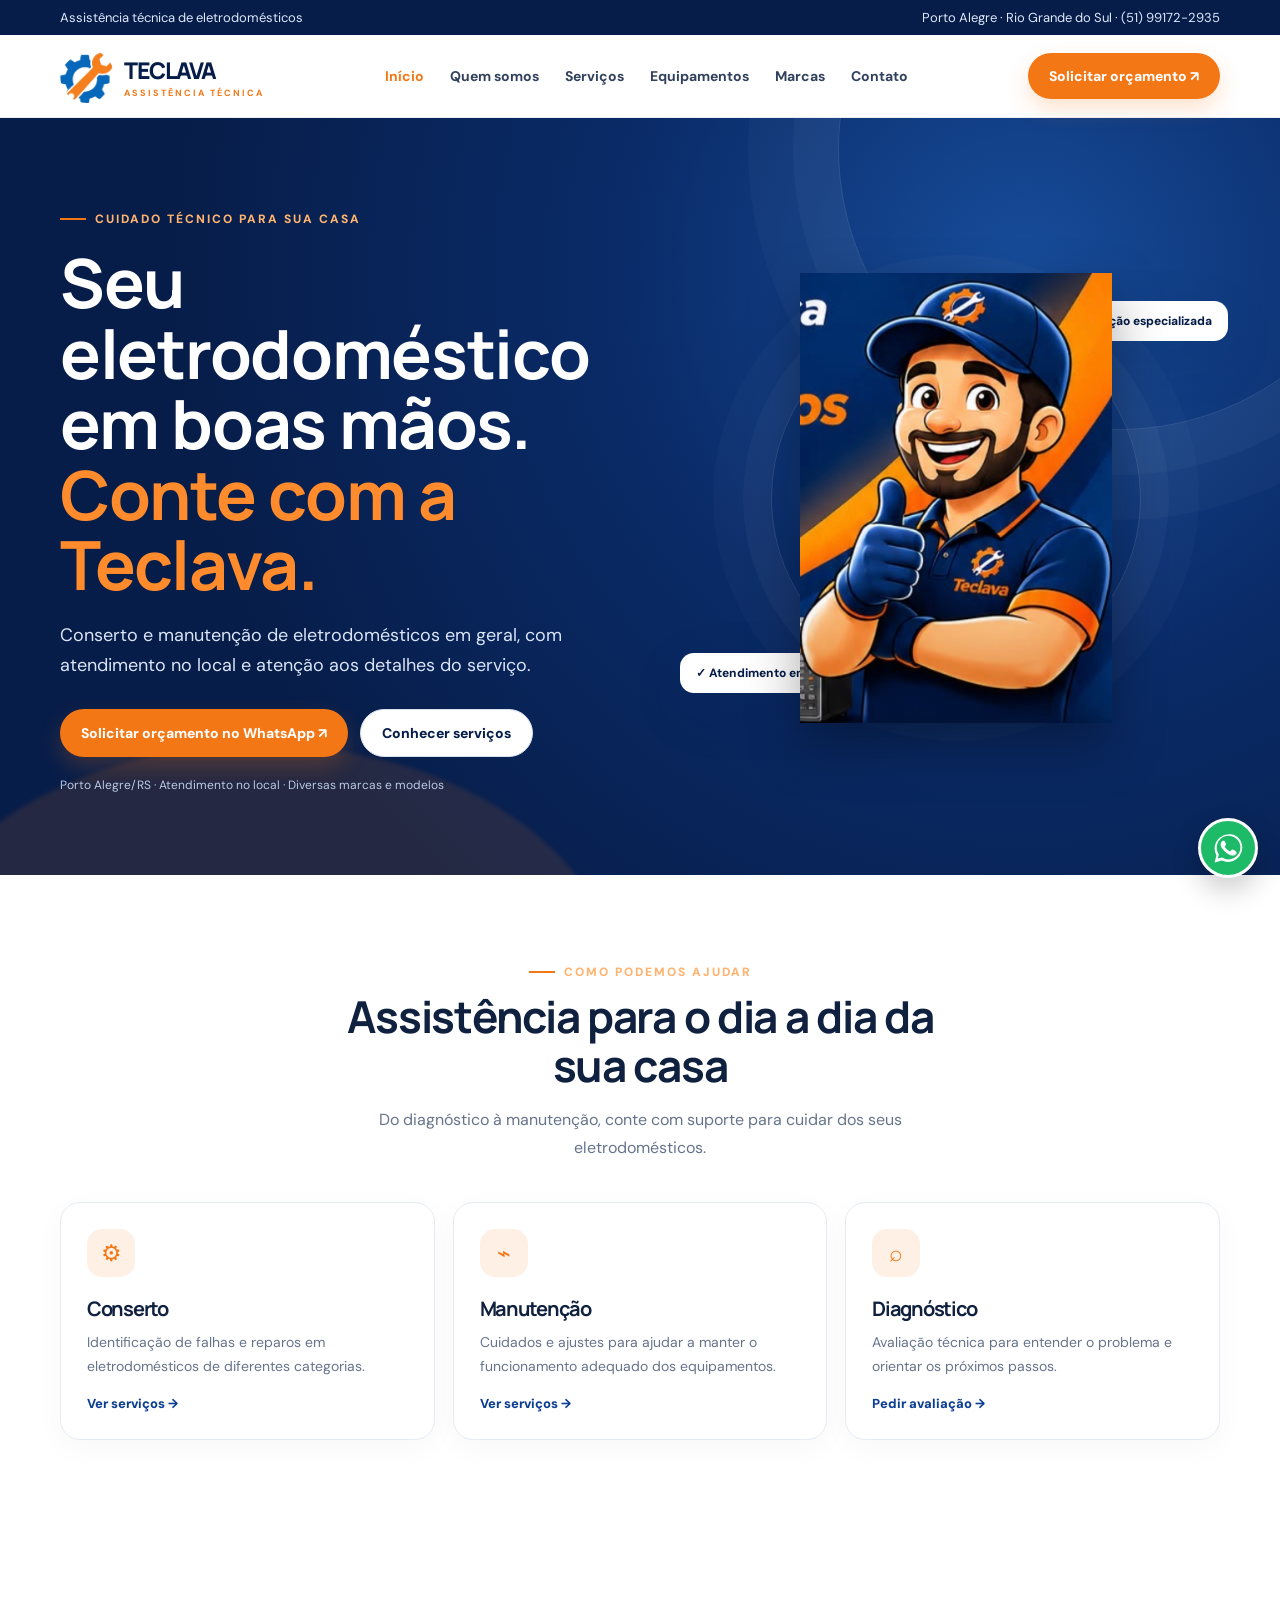
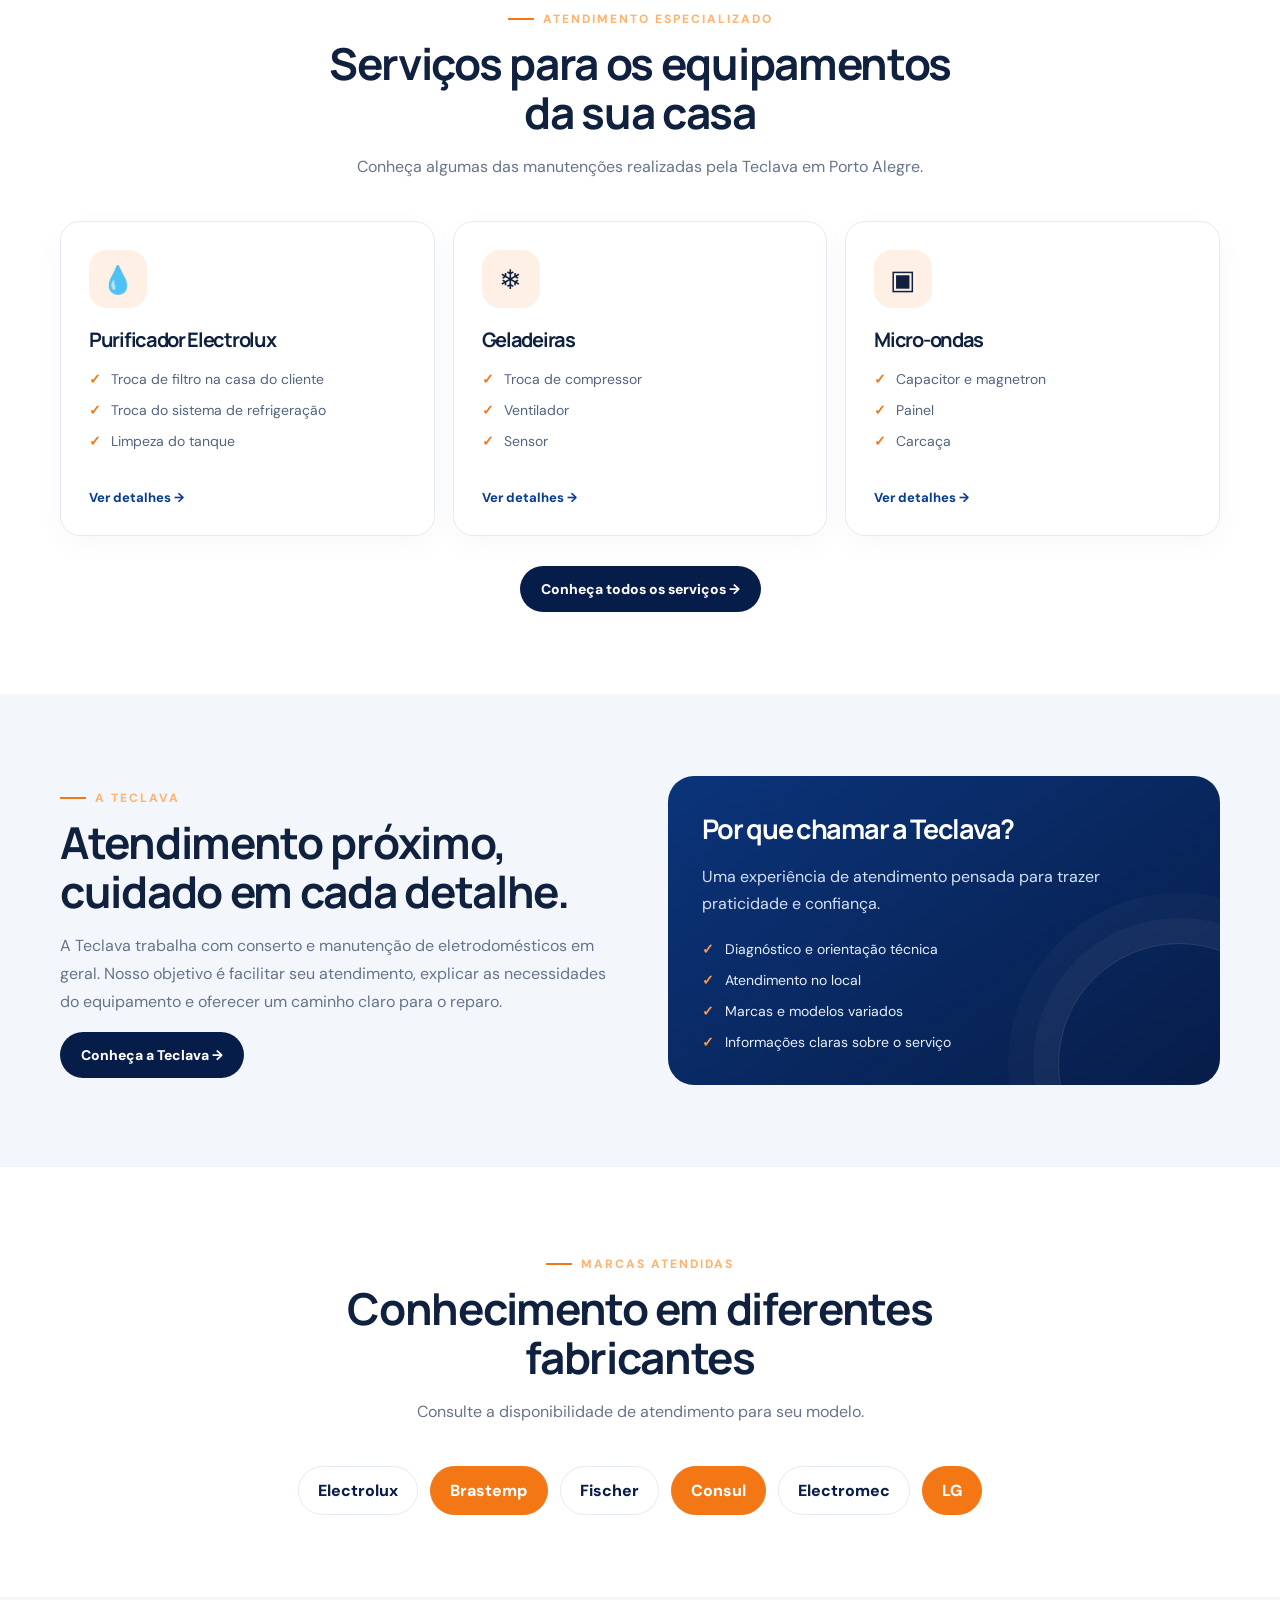
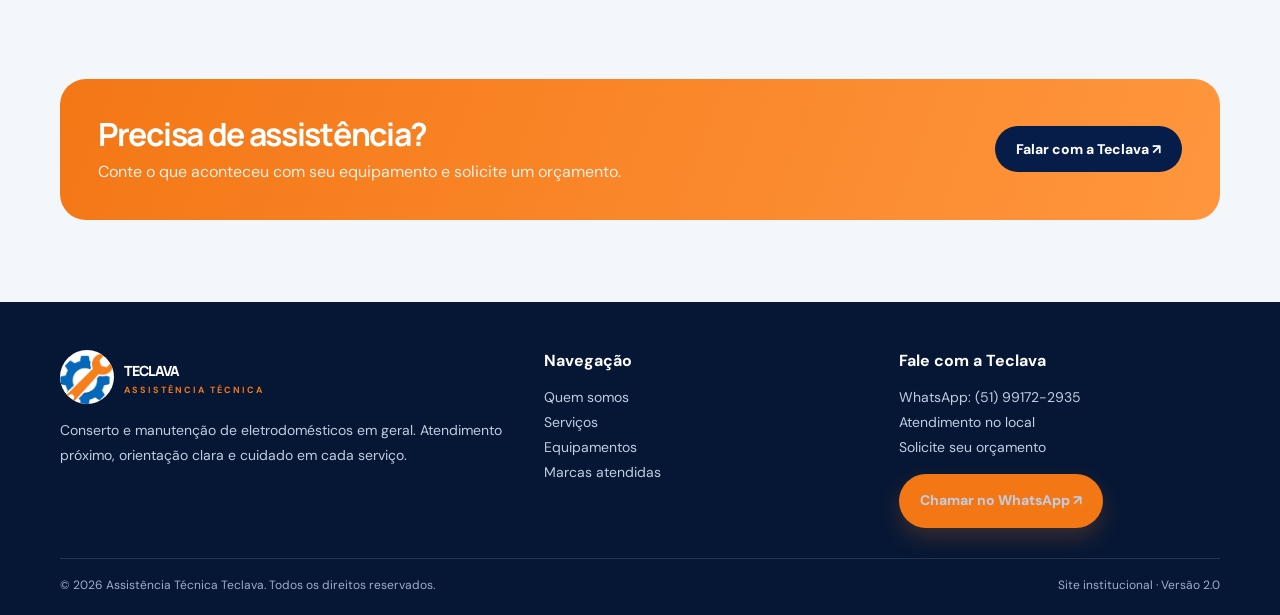
==== index.html @ 66a86588 "Atualização Teclava 2.0 - Identidade visual e melhorias" ====
<!doctype html><html lang="pt-BR"><head><meta charset="utf-8"><meta name="viewport" content="width=device-width, initial-scale=1"><meta name="description" content="Assistência Técnica Teclava: conserto e manutenção de eletrodomésticos. Solicite orçamento pelo WhatsApp."><title>Início | Assistência Técnica Teclava</title><link rel="stylesheet" href="assets/style.css"></head><body><div class="topbar"><div class="container"><span>Assistência técnica de eletrodomésticos</span><span>Porto Alegre · Rio Grande do Sul · (51) 99172-2935</span></div></div>
<header><div class="container nav"><a class="brand" href="index.html"><span class="brandmark"><img src="assets/teclava-simbolo.png" alt=""></span><span>TECLAVA<small>ASSISTÊNCIA TÉCNICA</small></span></a><nav class="links"><a class="active" href="index.html">Início</a><a class="" href="sobre.html">Quem somos</a><a class="" href="servicos.html">Serviços</a><a class="" href="equipamentos.html">Equipamentos</a><a class="" href="marcas.html">Marcas</a><a class="" href="contato.html">Contato</a></nav><a class="btn btn-orange" href="contato.html">Solicitar orçamento ↗</a><button class="menu-toggle" aria-label="Abrir menu">☰</button></div></header>
<main><section class="hero"><div class="container hero-grid"><div><span class="eyebrow">Cuidado técnico para sua casa</span><h1>Seu eletrodoméstico em boas mãos. <span>Conte com a Teclava.</span></h1><p>Conserto e manutenção de eletrodomésticos em geral, com atendimento no local e atenção aos detalhes do serviço.</p><div class="hero-actions"><a class="btn btn-orange" href="https://wa.me/5551991722935?text=Ol%C3%A1%21%20Quero%20solicitar%20um%20or%C3%A7amento." target="_blank">Solicitar orçamento no WhatsApp ↗</a><a class="btn btn-outline" href="servicos.html">Conhecer serviços</a></div><div class="hero-note">Porto Alegre/RS · Atendimento no local · Diversas marcas e modelos</div></div><div class="hero-art hero-mascot"><div class="mascot-glow"></div><img class="mascot-image" src="assets/mascote-teclava.png" alt="Mascote da Assistência Técnica Teclava sorrindo e fazendo sinal de positivo"><div class="floating-tag tag-one">⚙ Manutenção especializada</div><div class="floating-tag tag-two">✓ Atendimento em Porto Alegre/RS</div></div></div></section>
<section class="section"><div class="container"><div class="section-head center"><span class="eyebrow">Como podemos ajudar</span><h2>Assistência para o dia a dia da sua casa</h2><p>Do diagnóstico à manutenção, conte com suporte para cuidar dos seus eletrodomésticos.</p></div><div class="cards"><article class="card"><div class="card-icon">⚙</div><h3>Conserto</h3><p>Identificação de falhas e reparos em eletrodomésticos de diferentes categorias.</p><a class="card-link" href="servicos.html">Ver serviços →</a></article><article class="card"><div class="card-icon">⌁</div><h3>Manutenção</h3><p>Cuidados e ajustes para ajudar a manter o funcionamento adequado dos equipamentos.</p><a class="card-link" href="servicos.html">Ver serviços →</a></article><article class="card"><div class="card-icon">⌕</div><h3>Diagnóstico</h3><p>Avaliação técnica para entender o problema e orientar os próximos passos.</p><a class="card-link" href="contato.html">Pedir avaliação →</a></article></div></div></section>
<section class="section service-preview"><div class="container"><div class="section-head center"><span class="eyebrow">Atendimento especializado</span><h2>Serviços para os equipamentos da sua casa</h2><p>Conheça algumas das manutenções realizadas pela Teclava em Porto Alegre.</p></div><div class="cards service-cards"><article class="card service-card"><div class="service-symbol">💧</div><h3>Purificador Electrolux</h3><ul class="service-list"><li>Troca de filtro na casa do cliente</li><li>Troca do sistema de refrigeração</li><li>Limpeza do tanque</li></ul><a class="card-link" href="servicos.html#purificadores">Ver detalhes →</a></article><article class="card service-card"><div class="service-symbol">❄</div><h3>Geladeiras</h3><ul class="service-list"><li>Troca de compressor</li><li>Ventilador</li><li>Sensor</li></ul><a class="card-link" href="servicos.html#geladeiras">Ver detalhes →</a></article><article class="card service-card"><div class="service-symbol">▣</div><h3>Micro-ondas</h3><ul class="service-list"><li>Capacitor e magnetron</li><li>Painel</li><li>Carcaça</li></ul><a class="card-link" href="servicos.html#microondas">Ver detalhes →</a></article></div><div class="center-action"><a class="btn btn-blue" href="servicos.html">Conheça todos os serviços →</a></div></div></section>
<section class="section section-soft"><div class="container split"><div><span class="eyebrow">A Teclava</span><h2>Atendimento próximo, cuidado em cada detalhe.</h2><p class="lead">A Teclava trabalha com conserto e manutenção de eletrodomésticos em geral. Nosso objetivo é facilitar seu atendimento, explicar as necessidades do equipamento e oferecer um caminho claro para o reparo.</p><a class="btn btn-blue" href="sobre.html">Conheça a Teclava →</a></div><div class="feature-panel"><h3>Por que chamar a Teclava?</h3><p>Uma experiência de atendimento pensada para trazer praticidade e confiança.</p><ul class="check-list"><li><b>✓</b> Diagnóstico e orientação técnica</li><li><b>✓</b> Atendimento no local</li><li><b>✓</b> Marcas e modelos variados</li><li><b>✓</b> Informações claras sobre o serviço</li></ul></div></div></section>
<section class="section"><div class="container"><div class="section-head center"><span class="eyebrow">Marcas atendidas</span><h2>Conhecimento em diferentes fabricantes</h2><p>Consulte a disponibilidade de atendimento para seu modelo.</p></div><div class="brands"><span class="brand-pill">Electrolux</span><span class="brand-pill">Brastemp</span><span class="brand-pill">Fischer</span><span class="brand-pill">Consul</span><span class="brand-pill">Electromec</span><span class="brand-pill">LG</span></div></div></section>
<section class="section section-soft"><div class="container"><div class="cta"><div><h2>Precisa de assistência?</h2><p>Conte o que aconteceu com seu equipamento e solicite um orçamento.</p></div><a class="btn" href="https://wa.me/5551991722935?text=Ol%C3%A1%21%20Gostaria%20de%20solicitar%20um%20or%C3%A7amento." target="_blank">Falar com a Teclava ↗</a></div></div></section></main><footer><div class="container"><div class="footer-grid"><div><a class="brand" href="index.html" style="color:#fff"><span class="brandmark"><img src="assets/teclava-simbolo.png" alt=""></span><span>TECLAVA<small>ASSISTÊNCIA TÉCNICA</small></span></a><p>Conserto e manutenção de eletrodomésticos em geral. Atendimento próximo, orientação clara e cuidado em cada serviço.</p></div><div><h4>Navegação</h4><p><a href="sobre.html">Quem somos</a><br><a href="servicos.html">Serviços</a><br><a href="equipamentos.html">Equipamentos</a><br><a href="marcas.html">Marcas atendidas</a></p></div><div><h4>Fale com a Teclava</h4><p>WhatsApp: (51) 99172-2935<br>Atendimento no local<br>Solicite seu orçamento</p><a class="btn btn-orange" href="https://wa.me/5551991722935?text=Ol%C3%A1%21%20Gostaria%20de%20solicitar%20um%20or%C3%A7amento." target="_blank">Chamar no WhatsApp ↗</a></div></div><div class="footer-bottom"><span>© 2026 Assistência Técnica Teclava. Todos os direitos reservados.</span><span>Site institucional · Versão 2.0</span></div></div></footer><a class="whatsapp" aria-label="WhatsApp" href="https://wa.me/5551991722935?text=Ol%C3%A1%21%20Gostaria%20de%20solicitar%20um%20or%C3%A7amento." target="_blank"><svg viewBox="0 0 24 24" aria-hidden="true"><path fill="currentColor" d="M20.5 3.5A11.8 11.8 0 0 0 2 17.7L.5 23.5l6-1.6A11.8 11.8 0 0 0 20.5 3.5ZM12 21a9.8 9.8 0 0 1-5-1.4l-.4-.2-3.5.9.9-3.4-.2-.4A9.8 9.8 0 1 1 12 21Zm5.4-7.3c-.3-.2-1.7-.9-2-.9s-.5-.2-.7.2-.8.9-1 1.1-.4.2-.7.1a8 8 0 0 1-2.4-1.5 9 9 0 0 1-1.6-2c-.2-.3 0-.5.1-.6l.5-.6c.2-.2.2-.4.3-.6.1-.2 0-.4 0-.6s-.7-1.7-1-2.3c-.2-.5-.5-.5-.7-.5h-.6c-.2 0-.6.1-.9.4s-1.2 1.2-1.2 2.8 1.2 3.2 1.4 3.4c.2.2 2.4 3.7 5.8 5 .8.3 1.4.5 1.9.6.8.2 1.5.2 2 .1.6-.1 1.7-.7 1.9-1.4.2-.7.2-1.3.2-1.4s-.2-.2-.5-.4Z"/></svg></a><script src="assets/site.js"></script></body></html>
---- assets/style.css ----
@import url('https://fonts.googleapis.com/css2?family=DM+Sans:wght@400;500;600;700;800&family=Manrope:wght@400;500;600;700;800&display=swap');
:root{--navy:#071d49;--blue:#0b3d91;--orange:#f47716;--ink:#10213f;--muted:#66748b;--pale:#f3f7fc;--line:#e5ebf3;--white:#fff;--shadow:0 18px 55px rgba(7,29,73,.12)}
*{box-sizing:border-box}html{scroll-behavior:smooth}body{margin:0;font-family:'DM Sans',sans-serif;color:var(--ink);background:#fff}a{text-decoration:none;color:inherit}.container{width:min(1160px,calc(100% - 40px));margin:auto}
.topbar{background:var(--navy);color:#dce7fb;font-size:13px;padding:9px 0}.topbar .container{display:flex;justify-content:space-between;gap:16px;flex-wrap:wrap}
header{position:sticky;top:0;z-index:20;background:rgba(255,255,255,.94);backdrop-filter:blur(14px);border-bottom:1px solid rgba(229,235,243,.8)}
.nav{height:82px;display:flex;align-items:center;justify-content:space-between;gap:24px}.brand{display:flex;align-items:center;gap:12px;font-family:Manrope,sans-serif;font-weight:800;color:var(--navy);font-size:23px;letter-spacing:-1px}.brand small{display:block;font:700 9px 'DM Sans';letter-spacing:2px;color:var(--orange);margin-top:1px}.brandmark{width:46px;height:46px;border-radius:15px;background:linear-gradient(145deg,var(--orange),#ff9b37);display:grid;place-items:center;color:#fff;box-shadow:0 8px 20px #f4771640}.brandmark svg{width:29px}.links{display:flex;align-items:center;gap:26px;font-size:14px;font-weight:700;color:#31415d}.links a:hover,.links a.active{color:var(--orange)}.btn{display:inline-flex;align-items:center;justify-content:center;gap:9px;border:0;border-radius:999px;padding:14px 21px;font-weight:800;font-size:14px;cursor:pointer;transition:.2s}.btn:hover{transform:translateY(-2px);filter:brightness(1.04)}.btn-orange{background:var(--orange);color:#fff;box-shadow:0 10px 22px #f4771635}.btn-blue{background:var(--navy);color:#fff}.btn-outline{border:1px solid #d7e0ed;color:var(--navy);background:#fff}.menu-toggle{display:none;background:none;border:0;font-size:26px;color:var(--navy)}
.hero{position:relative;overflow:hidden;background:radial-gradient(circle at 80% 20%,#174c9a 0,#0a2b68 34%,#071d49 72%);color:#fff;padding:86px 0 82px}.hero:before{content:"";position:absolute;width:560px;height:560px;border:1px solid #ffffff20;border-radius:50%;right:-120px;top:-250px;box-shadow:0 0 0 45px #ffffff08,0 0 0 90px #ffffff06}.hero:after{content:"";position:absolute;left:-100px;bottom:-370px;width:720px;height:500px;border-radius:50%;background:var(--orange);opacity:.12;filter:blur(2px)}.hero-grid{display:grid;grid-template-columns:1.05fr .95fr;gap:48px;align-items:center;position:relative;z-index:1}.eyebrow{display:inline-flex;align-items:center;gap:9px;color:#ffb36f;font-size:12px;font-weight:800;letter-spacing:2px;text-transform:uppercase}.eyebrow:before{content:"";width:26px;height:2px;background:var(--orange)}h1,h2,h3{font-family:Manrope,sans-serif;letter-spacing:-1.3px}h1{font-size:clamp(42px,5.3vw,68px);line-height:1.04;margin:20px 0}.hero h1 span{color:#ff8b2c}.hero p{font-size:18px;line-height:1.7;color:#d9e4f7;max-width:560px}.hero-actions{display:flex;gap:12px;flex-wrap:wrap;margin-top:28px}.hero-note{font-size:12px;color:#b9c9e4;margin-top:20px}.hero-art{min-height:370px;position:relative;display:grid;place-items:center}.orb{width:min(390px,90%);aspect-ratio:1;border-radius:50%;background:linear-gradient(145deg,#174b91,#092354);border:1px solid #ffffff30;box-shadow:inset 0 0 60px #ffffff12,0 35px 80px #0005;display:grid;place-items:center;position:relative}.orb:before{content:"";position:absolute;inset:22px;border:1px solid #ffffff25;border-radius:50%}.appliance-stack{display:flex;align-items:end;gap:12px;z-index:1}.machine,.fridge,.micro{border:2px solid #dce8f6;background:linear-gradient(110deg,#aabbd0,#f4f7fa 40%,#71849b);box-shadow:0 18px 28px #0005;position:relative}.machine{width:116px;height:172px;border-radius:12px}.machine:before{content:"";position:absolute;width:74px;height:74px;border-radius:50%;border:9px solid #73849b;box-shadow:inset 0 0 0 5px #d8e3ef;background:radial-gradient(circle,#182b45,#53677e);left:12px;top:55px}.machine:after{content:"";position:absolute;left:12px;right:12px;top:15px;height:15px;border-radius:3px;background:#253955}.fridge{width:105px;height:220px;border-radius:10px;background:linear-gradient(90deg,#254b7d,#9db8d5,#315b8d)}.fridge:before{content:"";position:absolute;left:0;right:0;top:42%;height:3px;background:#d9e6f5}.fridge:after{content:"";position:absolute;right:12px;top:18px;width:4px;height:70px;background:#e2eaf4;border-radius:5px;box-shadow:0 103px 0 #e2eaf4}.micro{width:128px;height:104px;border-radius:9px;background:linear-gradient(110deg,#627b98,#e6edf5,#8498af);margin-bottom:3px}.micro:before{content:"";position:absolute;left:10px;top:12px;width:77px;height:77px;border-radius:5px;background:#24364d;box-shadow:inset 0 0 0 2px #b6c6d8}.micro:after{content:"";position:absolute;right:10px;top:15px;width:22px;height:70px;background:repeating-linear-gradient(#526a84 0 5px,#c2d1e1 5px 8px);border-radius:3px}.floating-tag{position:absolute;background:#fff;color:var(--navy);padding:12px 16px;border-radius:14px;box-shadow:var(--shadow);font-size:12px;font-weight:800}.tag-one{top:35px;right:0}.tag-two{bottom:35px;left:0}.section{padding:82px 0}.section-soft{background:var(--pale)}.section-head{max-width:650px;margin-bottom:36px}.section-head.center{text-align:center;margin:0 auto 40px}.section h2{font-size:clamp(30px,4vw,44px);line-height:1.12;margin:12px 0}.section-head p,.lead{color:var(--muted);font-size:16px;line-height:1.75}.cards{display:grid;grid-template-columns:repeat(3,1fr);gap:18px}.card{padding:26px;border:1px solid var(--line);border-radius:20px;background:#fff;box-shadow:0 8px 30px #071d4908}.card-icon{width:48px;height:48px;border-radius:15px;background:#fff0e5;color:var(--orange);display:grid;place-items:center;font-size:23px;margin-bottom:18px}.card h3{font-size:20px;margin:0 0 9px}.card p{color:var(--muted);font-size:14px;line-height:1.65;margin:0}.card-link{display:inline-block;margin-top:17px;color:var(--blue);font-weight:800;font-size:13px}.split{display:grid;grid-template-columns:1fr 1fr;gap:55px;align-items:center}.feature-panel{background:linear-gradient(145deg,#0b347a,#071d49);color:#fff;padding:34px;border-radius:26px;position:relative;overflow:hidden}.feature-panel:after{content:"";position:absolute;width:240px;height:240px;border:1px solid #ffffff22;border-radius:50%;right:-80px;bottom:-100px;box-shadow:0 0 0 25px #ffffff08,0 0 0 50px #ffffff06}.feature-panel h3{font-size:27px;margin:0 0 12px}.feature-panel p{color:#d5e1f3;line-height:1.7}.check-list{list-style:none;padding:0;margin:22px 0 0;display:grid;gap:13px}.check-list li{display:flex;gap:11px;align-items:flex-start;color:#e7eef9;font-size:14px}.check-list b{color:#ff9a48}.brands{display:flex;gap:12px;flex-wrap:wrap;justify-content:center}.brand-pill{padding:13px 19px;border-radius:999px;background:#fff;border:1px solid var(--line);font-weight:800;color:var(--navy)}.brand-pill:nth-child(even){background:var(--orange);color:#fff;border-color:var(--orange)}.cta{background:linear-gradient(110deg,#f47716,#ff963d);color:#fff;border-radius:26px;padding:38px;display:flex;align-items:center;justify-content:space-between;gap:24px}.cta h2{font-size:32px;margin:0 0 8px}.cta p{margin:0;color:#fff0e3}.cta .btn{background:var(--navy);color:#fff;white-space:nowrap}
.page-hero{background:linear-gradient(115deg,#071d49,#0b3d91);color:#fff;padding:62px 0}.page-hero h1{font-size:48px;margin:12px 0}.page-hero p{color:#d8e5f7;max-width:680px;line-height:1.7}.crumb{color:#ffb36f;font-size:12px;font-weight:800;letter-spacing:1.5px;text-transform:uppercase}
.form-grid{display:grid;grid-template-columns:1fr 1fr;gap:14px}.field{display:grid;gap:7px}.field.full{grid-column:1/-1}.field label{font-size:13px;font-weight:800;color:#34445f}.field input,.field select,.field textarea{width:100%;border:1px solid #dce4ef;border-radius:12px;padding:14px;font:inherit;color:var(--ink);background:#fff}.field textarea{min-height:125px;resize:vertical}.contact-grid{display:grid;grid-template-columns:.8fr 1.2fr;gap:28px}.contact-box{padding:26px;border-radius:20px;background:var(--navy);color:#fff}.contact-box p{color:#d5e1f3;line-height:1.7}.contact-line{padding:13px 0;border-bottom:1px solid #ffffff20;font-weight:700}
footer{background:#061735;color:#fff;padding:48px 0 22px}.footer-grid{display:grid;grid-template-columns:1.4fr 1fr 1fr;gap:35px}.footer-grid p,.footer-grid a{color:#c0cde1;font-size:14px;line-height:1.8}.footer-grid h4{margin:0 0 12px}.footer-bottom{border-top:1px solid #ffffff20;margin-top:30px;padding-top:18px;color:#9eafc9;font-size:12px;display:flex;justify-content:space-between;gap:15px;flex-wrap:wrap}
.whatsapp{position:fixed;right:22px;bottom:22px;z-index:30;width:60px;height:60px;border-radius:50%;display:grid;place-items:center;background:#1dbb68;color:#fff;font-size:26px;box-shadow:0 12px 28px #0003;border:3px solid #fff}.notice{font-size:12px;color:#7a879a;line-height:1.5;margin-top:12px}
@media(max-width:900px){.links{display:none;position:absolute;top:82px;left:0;right:0;background:#fff;padding:20px 24px;box-shadow:var(--shadow);flex-direction:column;align-items:flex-start}.links.open{display:flex}.menu-toggle{display:block}.nav>.btn{display:none}.hero-grid,.split,.contact-grid{grid-template-columns:1fr}.hero{padding:62px 0}.hero-art{min-height:300px}.cards{grid-template-columns:repeat(2,1fr)}.footer-grid{grid-template-columns:1fr 1fr}}
@media(max-width:600px){.container{width:min(100% - 30px,1160px)}.topbar .container{justify-content:center;text-align:center}.hero h1{font-size:43px}.hero p{font-size:16px}.hero-art{min-height:270px}.machine{width:90px;height:145px}.machine:before{width:58px;height:58px;left:10px;top:50px}.fridge{width:82px;height:185px}.micro{width:102px;height:88px}.cards{grid-template-columns:1fr}.section{padding:62px 0}.page-hero h1{font-size:38px}.cta{padding:27px;display:block}.cta .btn{margin-top:20px}.form-grid{grid-template-columns:1fr}.field.full{grid-column:auto}.footer-grid{grid-template-columns:1fr}.floating-tag{font-size:10px;padding:9px 11px}}

/* Teclava 2.0 — identidade oficial e experiência responsiva */
.brandmark{background:#fff;border-radius:50%;box-shadow:none;width:54px;height:54px;overflow:hidden;flex:0 0 54px}.brandmark img{width:100%;height:100%;object-fit:contain}.brand{gap:10px}.hero-mascot{min-height:430px}.mascot-glow{position:absolute;width:370px;height:370px;border-radius:50%;background:radial-gradient(circle,#ffffff20,transparent 68%);border:1px solid #ffffff22;box-shadow:0 0 0 28px #ffffff08,0 0 0 58px #ffffff05}.mascot-image{position:relative;z-index:1;width:min(100%,390px);height:450px;object-fit:contain;object-position:center bottom;filter:drop-shadow(0 22px 26px #0005);border-radius:18px}.hero-mascot .tag-one{top:28px;right:-8px}.hero-mascot .tag-two{bottom:30px;left:-12px}.service-preview{background:#fff}.service-cards{align-items:stretch}.service-card{padding:28px}.service-symbol,.detail-icon{width:58px;height:58px;border-radius:18px;background:#fff0e5;display:grid;place-items:center;font-size:27px;margin-bottom:18px}.service-list{padding:0;margin:16px 0 20px;list-style:none;display:grid;gap:10px}.service-list li{position:relative;padding-left:22px;color:#53647e;font-size:14px;line-height:1.5}.service-list li:before{content:'✓';position:absolute;left:0;color:var(--orange);font-weight:900}.center-action{text-align:center;margin-top:30px}.service-detail-grid{display:grid;gap:22px}.detail-card{display:grid;grid-template-columns:90px 1fr;gap:22px;padding:30px;border:1px solid var(--line);border-radius:24px;background:#fff;box-shadow:0 12px 35px #071d4908;scroll-margin-top:110px}.detail-icon{width:76px;height:76px;font-size:34px;margin:0}.detail-kicker{font-size:11px;letter-spacing:1.8px;text-transform:uppercase;color:var(--orange);font-weight:800}.detail-card h2{font-size:28px;margin:7px 0}.detail-card p{color:var(--muted);line-height:1.7;margin:0}.detail-card .btn{margin-top:4px}.mascot-about{display:grid;grid-template-columns:1fr 340px;align-items:center;gap:35px}.mascot-about img{width:100%;max-height:430px;object-fit:contain;border-radius:22px}.center{text-align:center}
html{scroll-padding-top:105px}section[id]{scroll-margin-top:110px}
.whatsapp svg{width:29px;height:29px}
@media(max-width:900px){.hero-mascot{min-height:350px}.mascot-image{height:390px;width:min(100%,340px)}.mascot-about{grid-template-columns:1fr 260px}.detail-card{grid-template-columns:70px 1fr}.detail-icon{width:64px;height:64px}}
@media(max-width:600px){.brandmark{width:46px;height:46px;flex-basis:46px}.hero-mascot{min-height:330px;margin-top:18px}.mascot-glow{width:270px;height:270px}.mascot-image{height:340px;width:100%;object-position:center bottom}.hero-mascot .tag-one{right:0;top:8px}.hero-mascot .tag-two{left:0;bottom:8px}.detail-card{grid-template-columns:1fr;padding:23px}.detail-icon{margin-bottom:0}.detail-card h2{font-size:25px}.mascot-about{grid-template-columns:1fr}.mascot-about img{max-height:360px;max-width:300px;margin:auto}.topbar{font-size:11px}.topbar .container{gap:4px}.links{top:82px}}
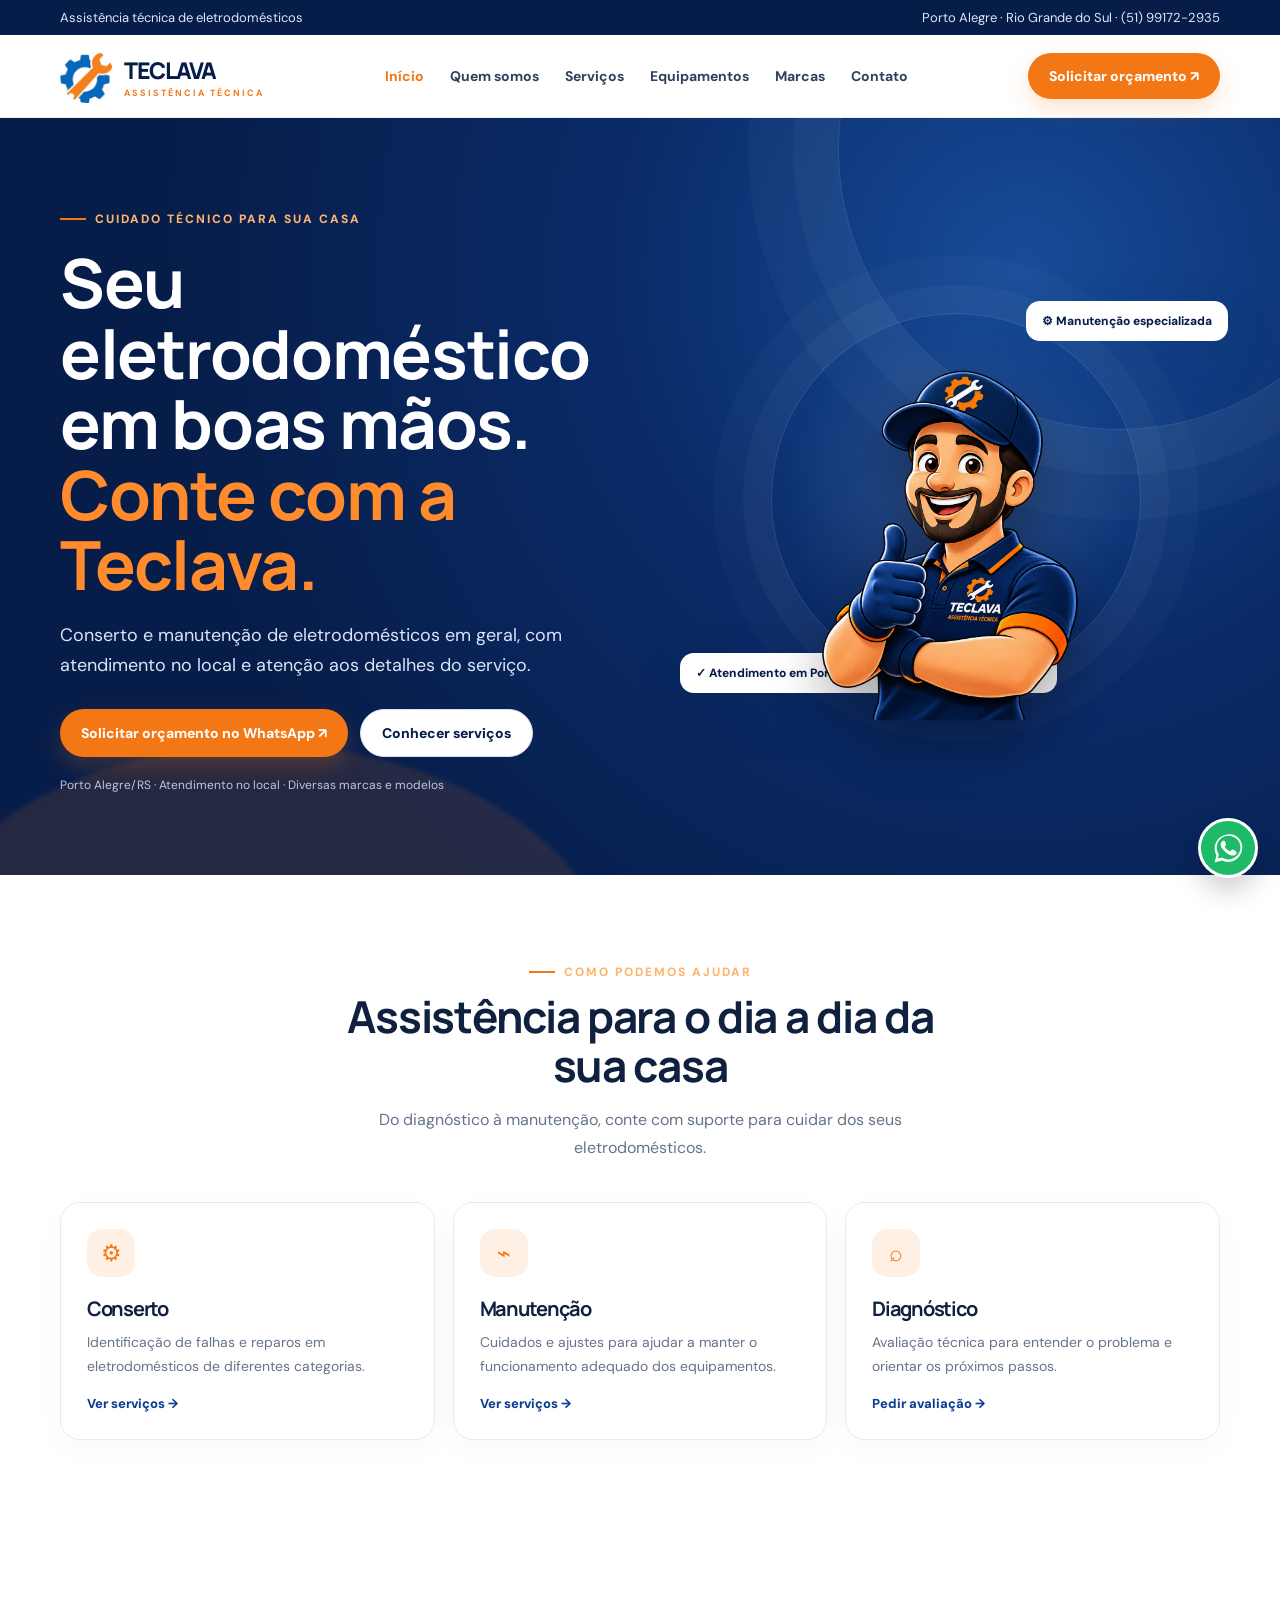
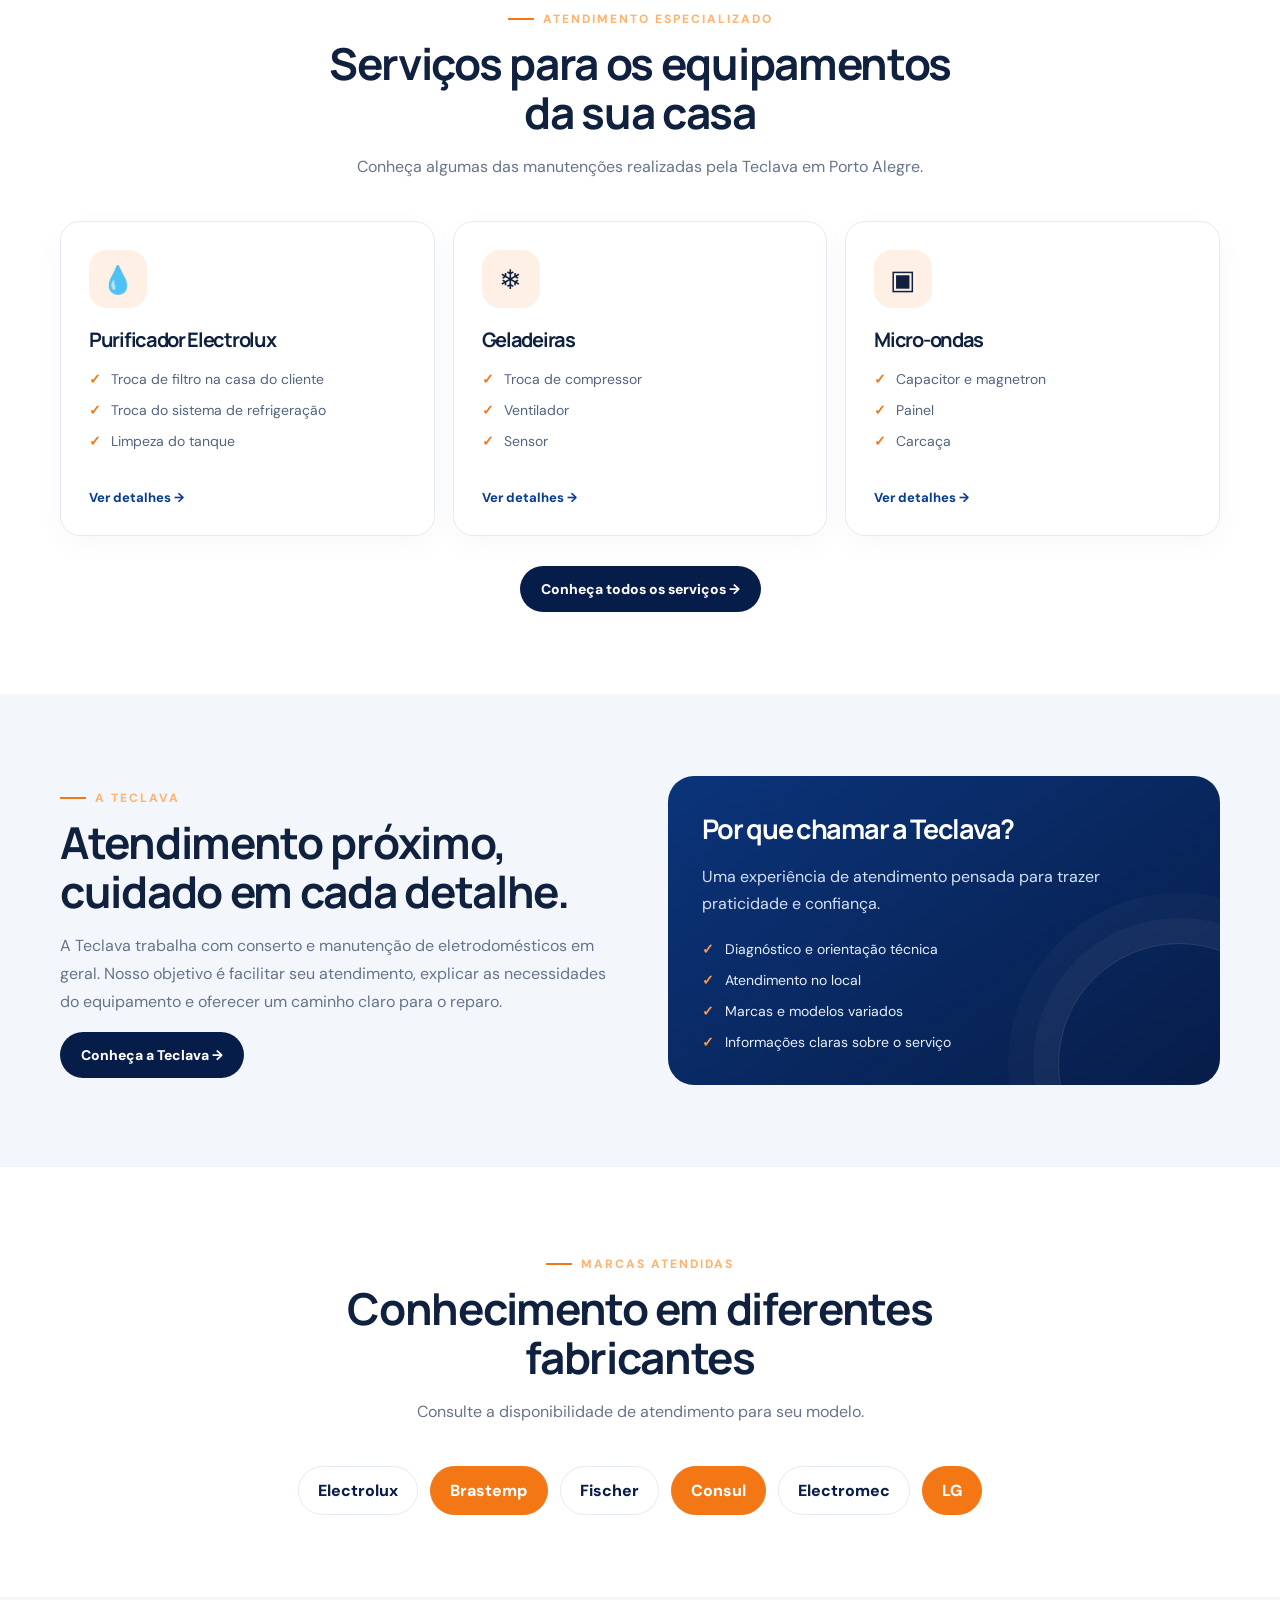
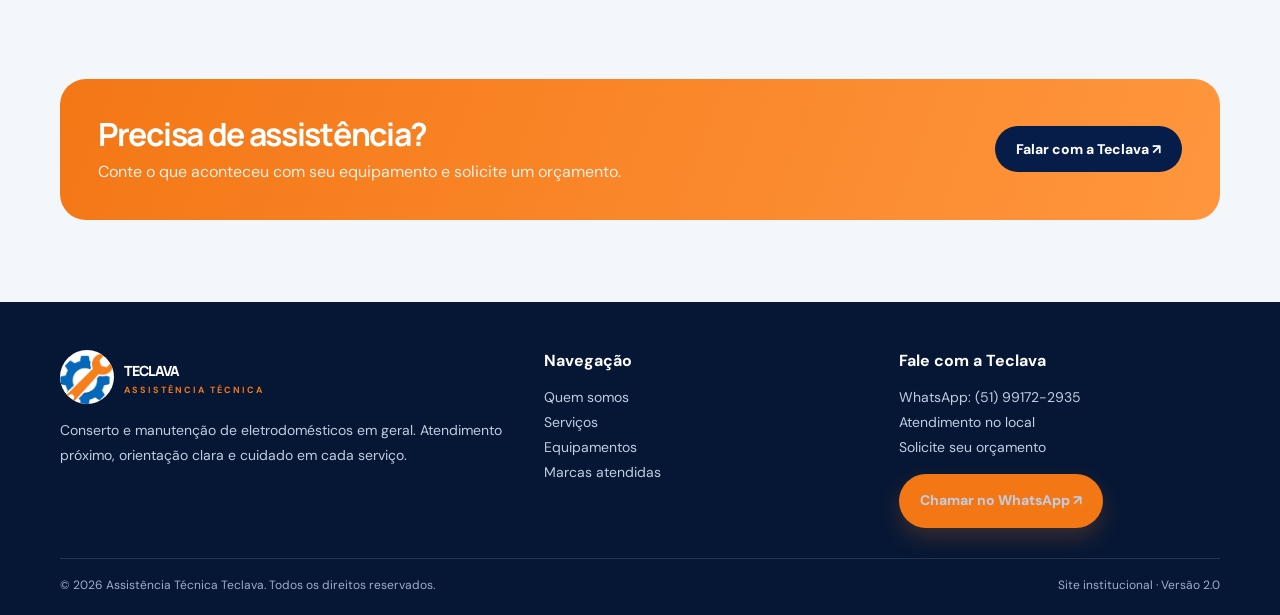
==== commit 0d6d8f5b: "Update index.html Atualiza região de atendimento" ====
--- a/index.html
+++ b/index.html
@@ -1,8 +1,8 @@
 <!doctype html><html lang="pt-BR"><head><meta charset="utf-8"><meta name="viewport" content="width=device-width, initial-scale=1"><meta name="description" content="Assistência Técnica Teclava: conserto e manutenção de eletrodomésticos. Solicite orçamento pelo WhatsApp."><title>Início | Assistência Técnica Teclava</title><link rel="stylesheet" href="assets/style.css"></head><body><div class="topbar"><div class="container"><span>Assistência técnica de eletrodomésticos</span><span>Porto Alegre · Rio Grande do Sul · (51) 99172-2935</span></div></div>
 <header><div class="container nav"><a class="brand" href="index.html"><span class="brandmark"><img src="assets/teclava-simbolo.png" alt=""></span><span>TECLAVA<small>ASSISTÊNCIA TÉCNICA</small></span></a><nav class="links"><a class="active" href="index.html">Início</a><a class="" href="sobre.html">Quem somos</a><a class="" href="servicos.html">Serviços</a><a class="" href="equipamentos.html">Equipamentos</a><a class="" href="marcas.html">Marcas</a><a class="" href="contato.html">Contato</a></nav><a class="btn btn-orange" href="contato.html">Solicitar orçamento ↗</a><button class="menu-toggle" aria-label="Abrir menu">☰</button></div></header>
-<main><section class="hero"><div class="container hero-grid"><div><span class="eyebrow">Cuidado técnico para sua casa</span><h1>Seu eletrodoméstico em boas mãos. <span>Conte com a Teclava.</span></h1><p>Conserto e manutenção de eletrodomésticos em geral, com atendimento no local e atenção aos detalhes do serviço.</p><div class="hero-actions"><a class="btn btn-orange" href="https://wa.me/5551991722935?text=Ol%C3%A1%21%20Quero%20solicitar%20um%20or%C3%A7amento." target="_blank">Solicitar orçamento no WhatsApp ↗</a><a class="btn btn-outline" href="servicos.html">Conhecer serviços</a></div><div class="hero-note">Porto Alegre/RS · Atendimento no local · Diversas marcas e modelos</div></div><div class="hero-art hero-mascot"><div class="mascot-glow"></div><img class="mascot-image" src="assets/mascote-teclava.png" alt="Mascote da Assistência Técnica Teclava sorrindo e fazendo sinal de positivo"><div class="floating-tag tag-one">⚙ Manutenção especializada</div><div class="floating-tag tag-two">✓ Atendimento em Porto Alegre/RS</div></div></div></section>
+<main><section class="hero"><div class="container hero-grid"><div><span class="eyebrow">Cuidado técnico para sua casa</span><h1>Seu eletrodoméstico em boas mãos. <span>Conte com a Teclava.</span></h1><p>Conserto e manutenção de eletrodomésticos em geral, com atendimento no local e atenção aos detalhes do serviço.</p><div class="hero-actions"><a class="btn btn-orange" href="https://wa.me/5551991722935?text=Ol%C3%A1%21%20Quero%20solicitar%20um%20or%C3%A7amento." target="_blank">Solicitar orçamento no WhatsApp ↗</a><a class="btn btn-outline" href="servicos.html">Conhecer serviços</a></div><div class="hero-note">Porto Alegre/RS · Atendimento no local · Diversas marcas e modelos</div></div><div class="hero-art hero-mascot"><div class="mascot-glow"></div><img class="mascot-image" src="assets/mascote-teclava.png" alt="Mascote da Assistência Técnica Teclava sorrindo e fazendo sinal de positivo"><div class="floating-tag tag-one">⚙ Manutenção especializada</div><div class="floating-tag tag-two">✓ Atendimento em Porto Alegre e Região Metropolitana/RS</div></div></div></section>
 <section class="section"><div class="container"><div class="section-head center"><span class="eyebrow">Como podemos ajudar</span><h2>Assistência para o dia a dia da sua casa</h2><p>Do diagnóstico à manutenção, conte com suporte para cuidar dos seus eletrodomésticos.</p></div><div class="cards"><article class="card"><div class="card-icon">⚙</div><h3>Conserto</h3><p>Identificação de falhas e reparos em eletrodomésticos de diferentes categorias.</p><a class="card-link" href="servicos.html">Ver serviços →</a></article><article class="card"><div class="card-icon">⌁</div><h3>Manutenção</h3><p>Cuidados e ajustes para ajudar a manter o funcionamento adequado dos equipamentos.</p><a class="card-link" href="servicos.html">Ver serviços →</a></article><article class="card"><div class="card-icon">⌕</div><h3>Diagnóstico</h3><p>Avaliação técnica para entender o problema e orientar os próximos passos.</p><a class="card-link" href="contato.html">Pedir avaliação →</a></article></div></div></section>
 <section class="section service-preview"><div class="container"><div class="section-head center"><span class="eyebrow">Atendimento especializado</span><h2>Serviços para os equipamentos da sua casa</h2><p>Conheça algumas das manutenções realizadas pela Teclava em Porto Alegre.</p></div><div class="cards service-cards"><article class="card service-card"><div class="service-symbol">💧</div><h3>Purificador Electrolux</h3><ul class="service-list"><li>Troca de filtro na casa do cliente</li><li>Troca do sistema de refrigeração</li><li>Limpeza do tanque</li></ul><a class="card-link" href="servicos.html#purificadores">Ver detalhes →</a></article><article class="card service-card"><div class="service-symbol">❄</div><h3>Geladeiras</h3><ul class="service-list"><li>Troca de compressor</li><li>Ventilador</li><li>Sensor</li></ul><a class="card-link" href="servicos.html#geladeiras">Ver detalhes →</a></article><article class="card service-card"><div class="service-symbol">▣</div><h3>Micro-ondas</h3><ul class="service-list"><li>Capacitor e magnetron</li><li>Painel</li><li>Carcaça</li></ul><a class="card-link" href="servicos.html#microondas">Ver detalhes →</a></article></div><div class="center-action"><a class="btn btn-blue" href="servicos.html">Conheça todos os serviços →</a></div></div></section>
 <section class="section section-soft"><div class="container split"><div><span class="eyebrow">A Teclava</span><h2>Atendimento próximo, cuidado em cada detalhe.</h2><p class="lead">A Teclava trabalha com conserto e manutenção de eletrodomésticos em geral. Nosso objetivo é facilitar seu atendimento, explicar as necessidades do equipamento e oferecer um caminho claro para o reparo.</p><a class="btn btn-blue" href="sobre.html">Conheça a Teclava →</a></div><div class="feature-panel"><h3>Por que chamar a Teclava?</h3><p>Uma experiência de atendimento pensada para trazer praticidade e confiança.</p><ul class="check-list"><li><b>✓</b> Diagnóstico e orientação técnica</li><li><b>✓</b> Atendimento no local</li><li><b>✓</b> Marcas e modelos variados</li><li><b>✓</b> Informações claras sobre o serviço</li></ul></div></div></section>
 <section class="section"><div class="container"><div class="section-head center"><span class="eyebrow">Marcas atendidas</span><h2>Conhecimento em diferentes fabricantes</h2><p>Consulte a disponibilidade de atendimento para seu modelo.</p></div><div class="brands"><span class="brand-pill">Electrolux</span><span class="brand-pill">Brastemp</span><span class="brand-pill">Fischer</span><span class="brand-pill">Consul</span><span class="brand-pill">Electromec</span><span class="brand-pill">LG</span></div></div></section>
-<section class="section section-soft"><div class="container"><div class="cta"><div><h2>Precisa de assistência?</h2><p>Conte o que aconteceu com seu equipamento e solicite um orçamento.</p></div><a class="btn" href="https://wa.me/5551991722935?text=Ol%C3%A1%21%20Gostaria%20de%20solicitar%20um%20or%C3%A7amento." target="_blank">Falar com a Teclava ↗</a></div></div></section></main><footer><div class="container"><div class="footer-grid"><div><a class="brand" href="index.html" style="color:#fff"><span class="brandmark"><img src="assets/teclava-simbolo.png" alt=""></span><span>TECLAVA<small>ASSISTÊNCIA TÉCNICA</small></span></a><p>Conserto e manutenção de eletrodomésticos em geral. Atendimento próximo, orientação clara e cuidado em cada serviço.</p></div><div><h4>Navegação</h4><p><a href="sobre.html">Quem somos</a><br><a href="servicos.html">Serviços</a><br><a href="equipamentos.html">Equipamentos</a><br><a href="marcas.html">Marcas atendidas</a></p></div><div><h4>Fale com a Teclava</h4><p>WhatsApp: (51) 99172-2935<br>Atendimento no local<br>Solicite seu orçamento</p><a class="btn btn-orange" href="https://wa.me/5551991722935?text=Ol%C3%A1%21%20Gostaria%20de%20solicitar%20um%20or%C3%A7amento." target="_blank">Chamar no WhatsApp ↗</a></div></div><div class="footer-bottom"><span>© 2026 Assistência Técnica Teclava. Todos os direitos reservados.</span><span>Site institucional · Versão 2.0</span></div></div></footer><a class="whatsapp" aria-label="WhatsApp" href="https://wa.me/5551991722935?text=Ol%C3%A1%21%20Gostaria%20de%20solicitar%20um%20or%C3%A7amento." target="_blank"><svg viewBox="0 0 24 24" aria-hidden="true"><path fill="currentColor" d="M20.5 3.5A11.8 11.8 0 0 0 2 17.7L.5 23.5l6-1.6A11.8 11.8 0 0 0 20.5 3.5ZM12 21a9.8 9.8 0 0 1-5-1.4l-.4-.2-3.5.9.9-3.4-.2-.4A9.8 9.8 0 1 1 12 21Zm5.4-7.3c-.3-.2-1.7-.9-2-.9s-.5-.2-.7.2-.8.9-1 1.1-.4.2-.7.1a8 8 0 0 1-2.4-1.5 9 9 0 0 1-1.6-2c-.2-.3 0-.5.1-.6l.5-.6c.2-.2.2-.4.3-.6.1-.2 0-.4 0-.6s-.7-1.7-1-2.3c-.2-.5-.5-.5-.7-.5h-.6c-.2 0-.6.1-.9.4s-1.2 1.2-1.2 2.8 1.2 3.2 1.4 3.4c.2.2 2.4 3.7 5.8 5 .8.3 1.4.5 1.9.6.8.2 1.5.2 2 .1.6-.1 1.7-.7 1.9-1.4.2-.7.2-1.3.2-1.4s-.2-.2-.5-.4Z"/></svg></a><script src="assets/site.js"></script></body></html>+<section class="section section-soft"><div class="container"><div class="cta"><div><h2>Precisa de assistência?</h2><p>Conte o que aconteceu com seu equipamento e solicite um orçamento.</p></div><a class="btn" href="https://wa.me/5551991722935?text=Ol%C3%A1%21%20Gostaria%20de%20solicitar%20um%20or%C3%A7amento." target="_blank">Falar com a Teclava ↗</a></div></div></section></main><footer><div class="container"><div class="footer-grid"><div><a class="brand" href="index.html" style="color:#fff"><span class="brandmark"><img src="assets/teclava-simbolo.png" alt=""></span><span>TECLAVA<small>ASSISTÊNCIA TÉCNICA</small></span></a><p>Conserto e manutenção de eletrodomésticos em geral. Atendimento próximo, orientação clara e cuidado em cada serviço.</p></div><div><h4>Navegação</h4><p><a href="sobre.html">Quem somos</a><br><a href="servicos.html">Serviços</a><br><a href="equipamentos.html">Equipamentos</a><br><a href="marcas.html">Marcas atendidas</a></p></div><div><h4>Fale com a Teclava</h4><p>WhatsApp: (51) 99172-2935<br>Atendimento no local<br>Solicite seu orçamento</p><a class="btn btn-orange" href="https://wa.me/5551991722935?text=Ol%C3%A1%21%20Gostaria%20de%20solicitar%20um%20or%C3%A7amento." target="_blank">Chamar no WhatsApp ↗</a></div></div><div class="footer-bottom"><span>© 2026 Assistência Técnica Teclava. Todos os direitos reservados.</span><span>Site institucional · Versão 2.0</span></div></div></footer><a class="whatsapp" aria-label="WhatsApp" href="https://wa.me/5551991722935?text=Ol%C3%A1%21%20Gostaria%20de%20solicitar%20um%20or%C3%A7amento." target="_blank"><svg viewBox="0 0 24 24" aria-hidden="true"><path fill="currentColor" d="M20.5 3.5A11.8 11.8 0 0 0 2 17.7L.5 23.5l6-1.6A11.8 11.8 0 0 0 20.5 3.5ZM12 21a9.8 9.8 0 0 1-5-1.4l-.4-.2-3.5.9.9-3.4-.2-.4A9.8 9.8 0 1 1 12 21Zm5.4-7.3c-.3-.2-1.7-.9-2-.9s-.5-.2-.7.2-.8.9-1 1.1-.4.2-.7.1a8 8 0 0 1-2.4-1.5 9 9 0 0 1-1.6-2c-.2-.3 0-.5.1-.6l.5-.6c.2-.2.2-.4.3-.6.1-.2 0-.4 0-.6s-.7-1.7-1-2.3c-.2-.5-.5-.5-.7-.5h-.6c-.2 0-.6.1-.9.4s-1.2 1.2-1.2 2.8 1.2 3.2 1.4 3.4c.2.2 2.4 3.7 5.8 5 .8.3 1.4.5 1.9.6.8.2 1.5.2 2 .1.6-.1 1.7-.7 1.9-1.4.2-.7.2-1.3.2-1.4s-.2-.2-.5-.4Z"/></svg></a><script src="assets/site.js"></script></body></html>
--- a/assets/style.css
+++ b/assets/style.css
@@ -19,3 +19,15 @@
 .whatsapp svg{width:29px;height:29px}
 @media(max-width:900px){.hero-mascot{min-height:350px}.mascot-image{height:390px;width:min(100%,340px)}.mascot-about{grid-template-columns:1fr 260px}.detail-card{grid-template-columns:70px 1fr}.detail-icon{width:64px;height:64px}}
 @media(max-width:600px){.brandmark{width:46px;height:46px;flex-basis:46px}.hero-mascot{min-height:330px;margin-top:18px}.mascot-glow{width:270px;height:270px}.mascot-image{height:340px;width:100%;object-position:center bottom}.hero-mascot .tag-one{right:0;top:8px}.hero-mascot .tag-two{left:0;bottom:8px}.detail-card{grid-template-columns:1fr;padding:23px}.detail-icon{margin-bottom:0}.detail-card h2{font-size:25px}.mascot-about{grid-template-columns:1fr}.mascot-about img{max-height:360px;max-width:300px;margin:auto}.topbar{font-size:11px}.topbar .container{gap:4px}.links{top:82px}}
+
+/* AJUSTE DE POSICIONAMENTO DO MASCOTE TECLAVA */
+.hero-mascote {
+    transform: translate(55px, 18px);
+}
+
+/* MANTER O POSICIONAMENTO ORIGINAL NO CELULAR */
+@media (max-width: 600px) {
+    .hero-mascote {
+        transform: none;
+    }
+}
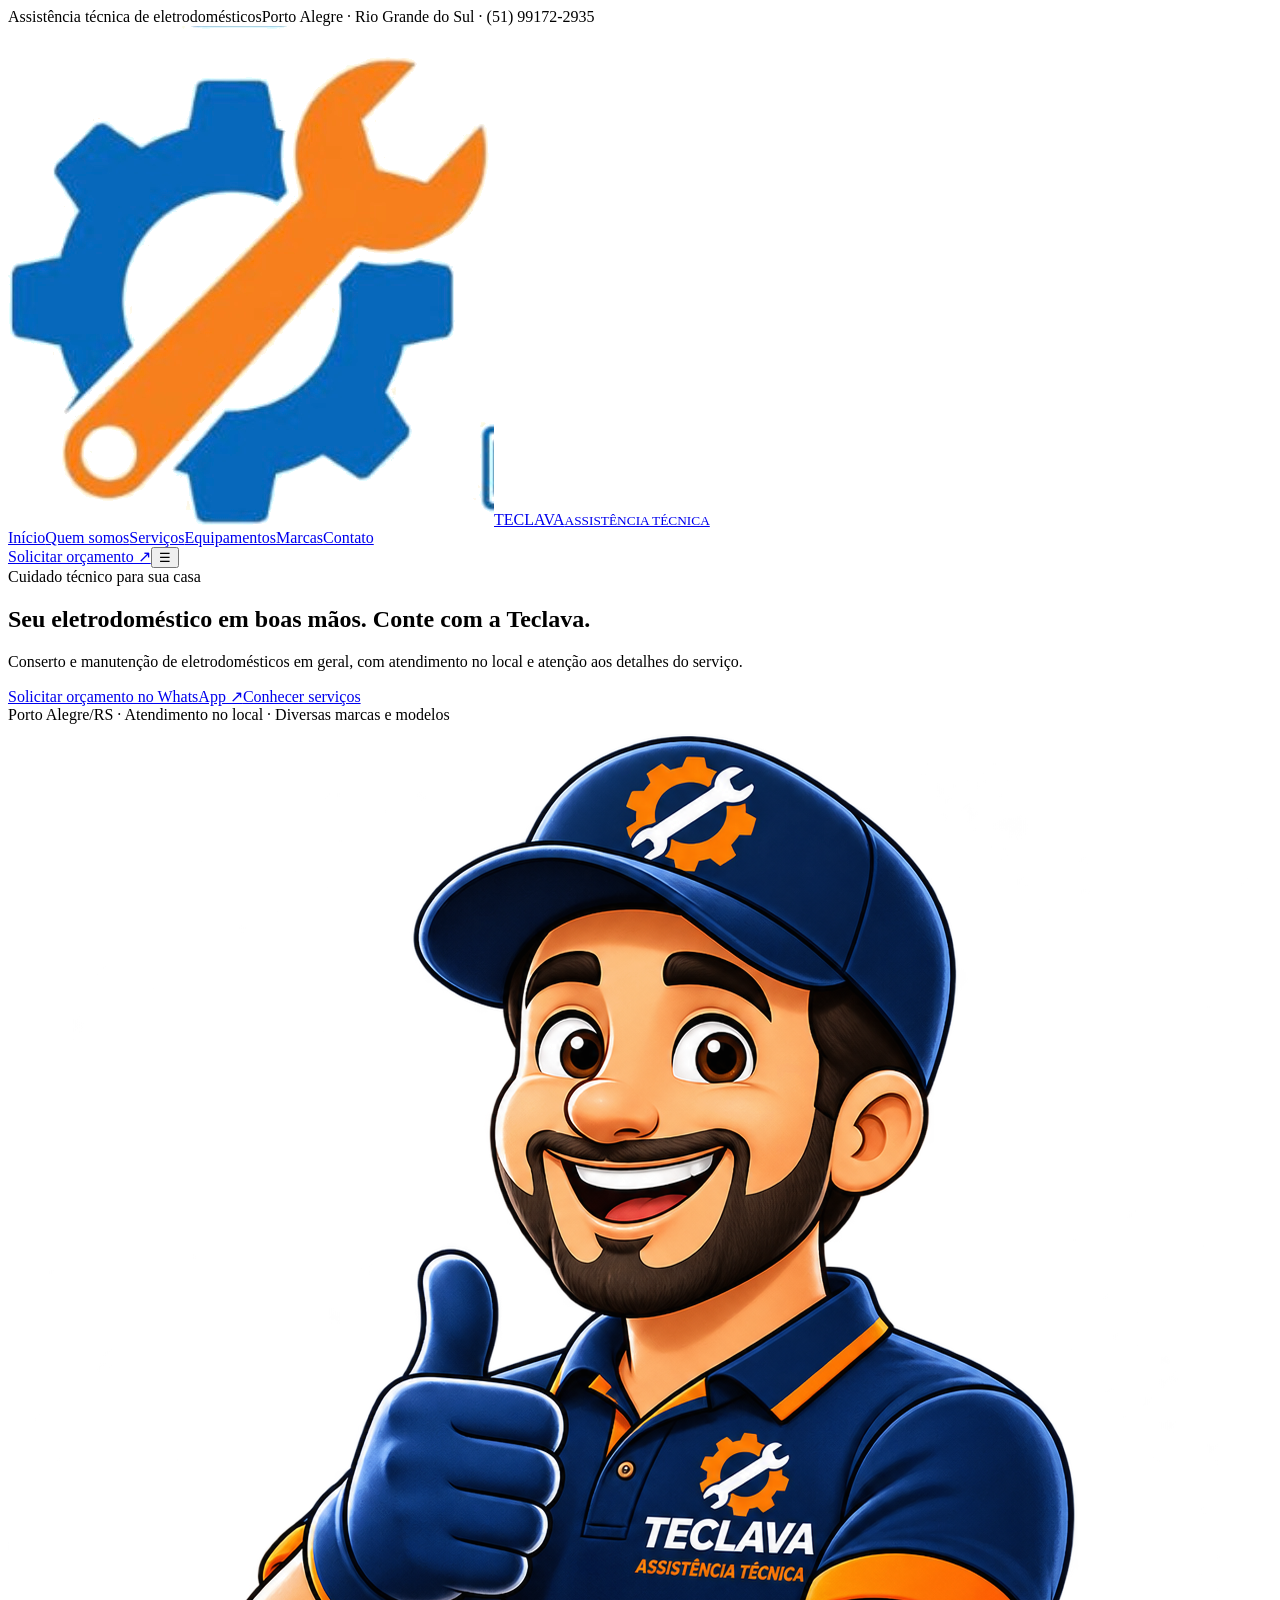
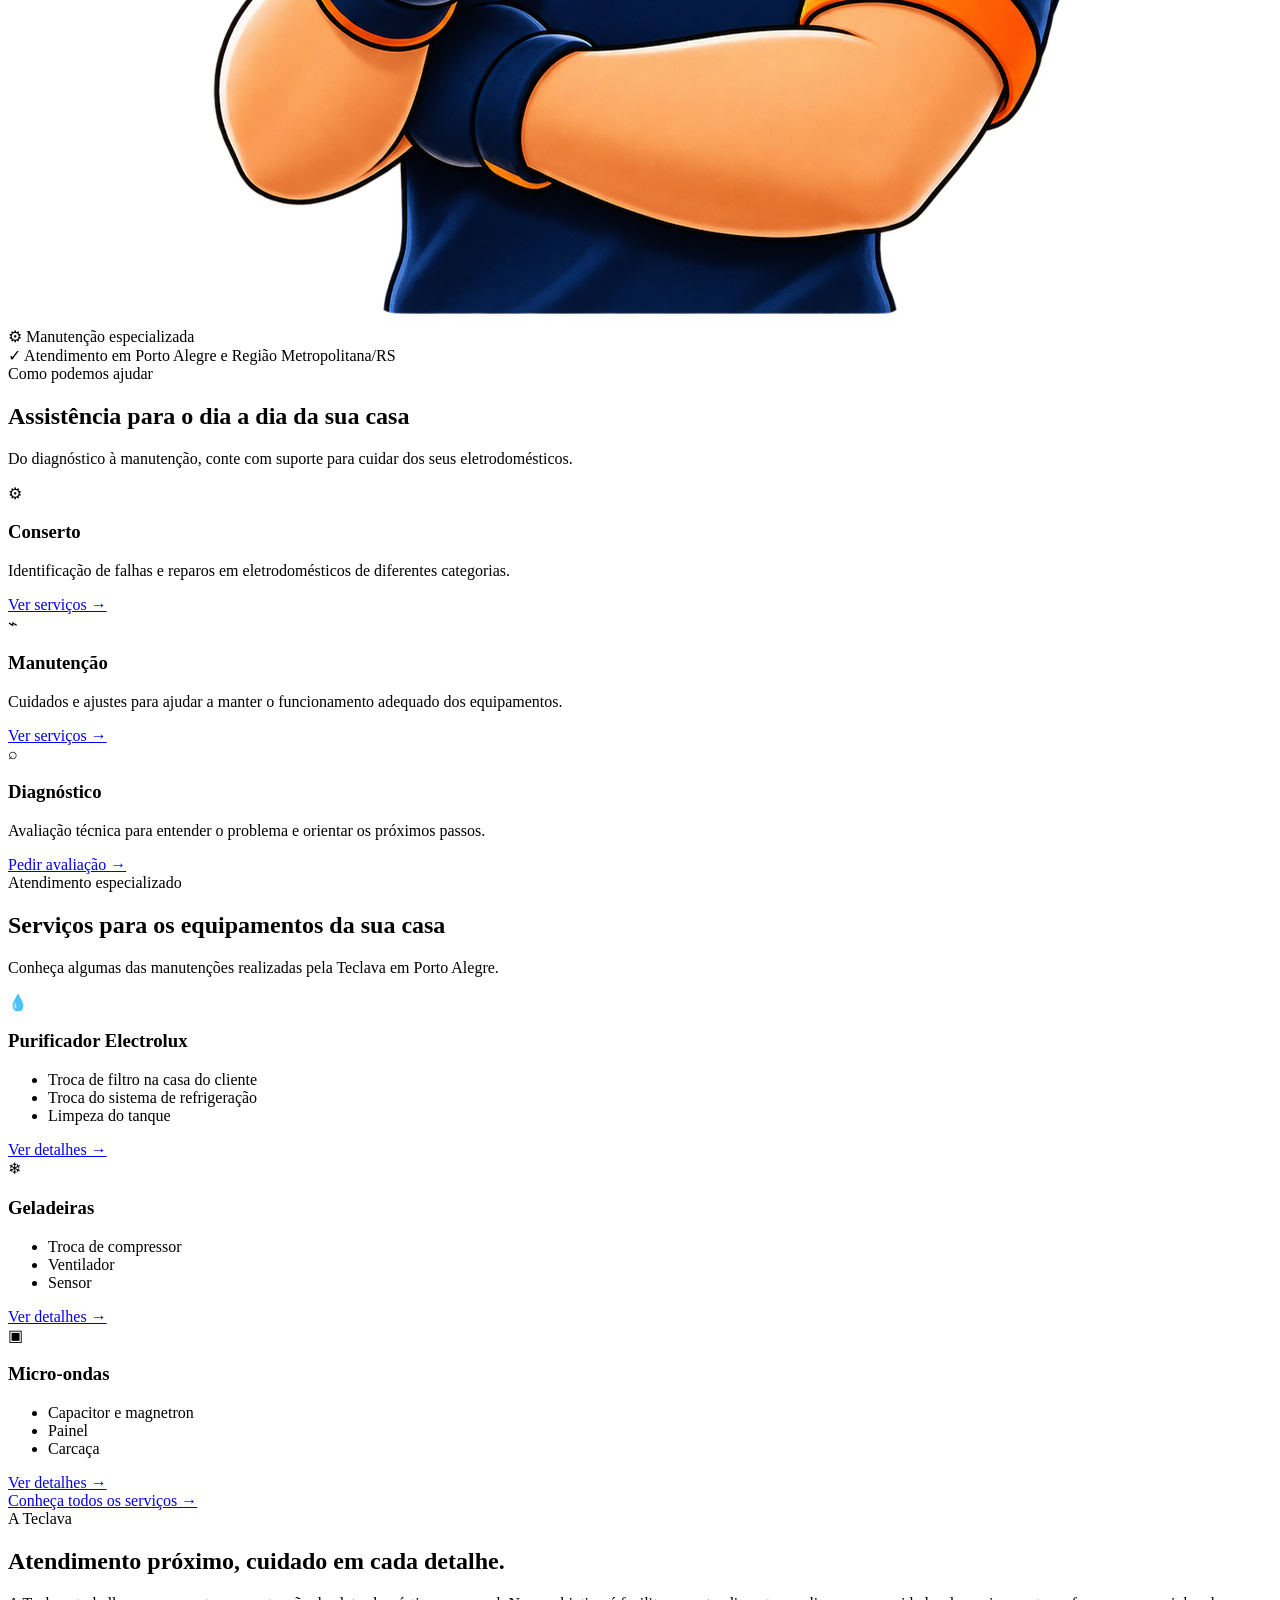
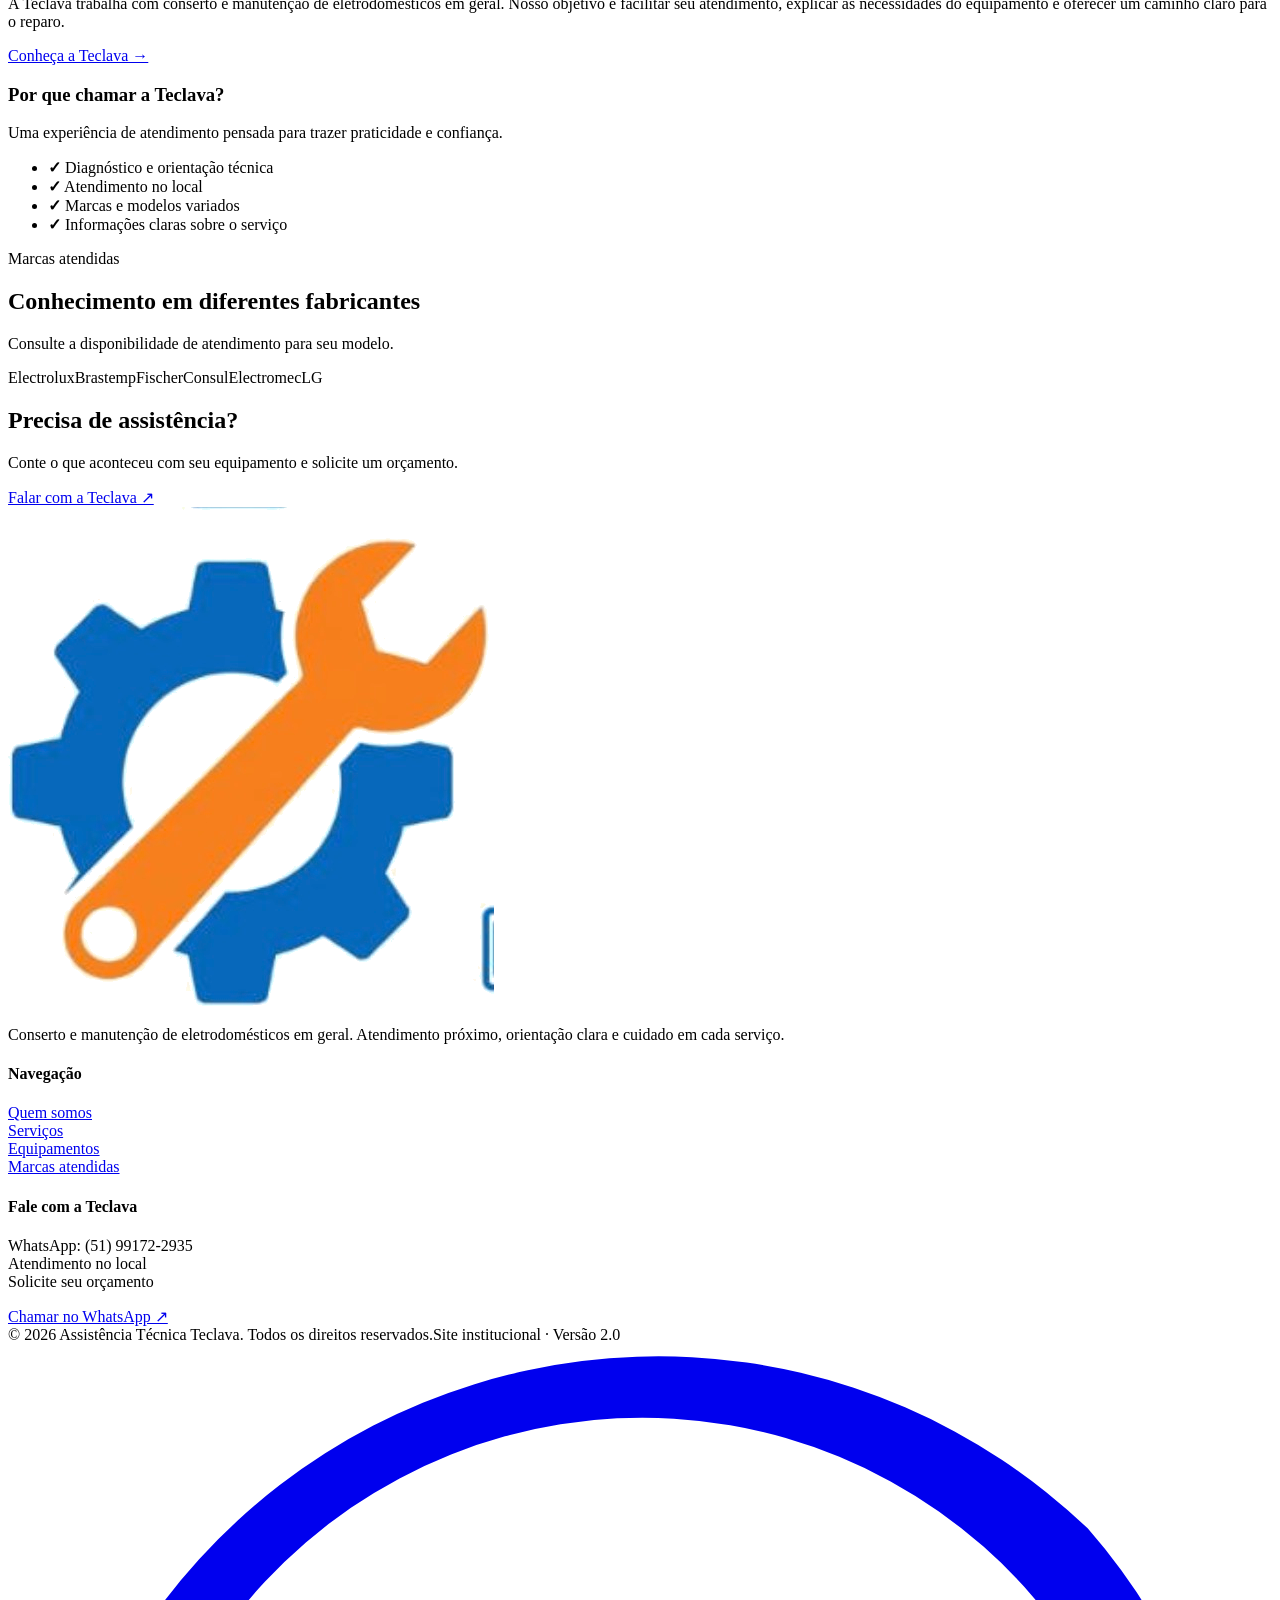
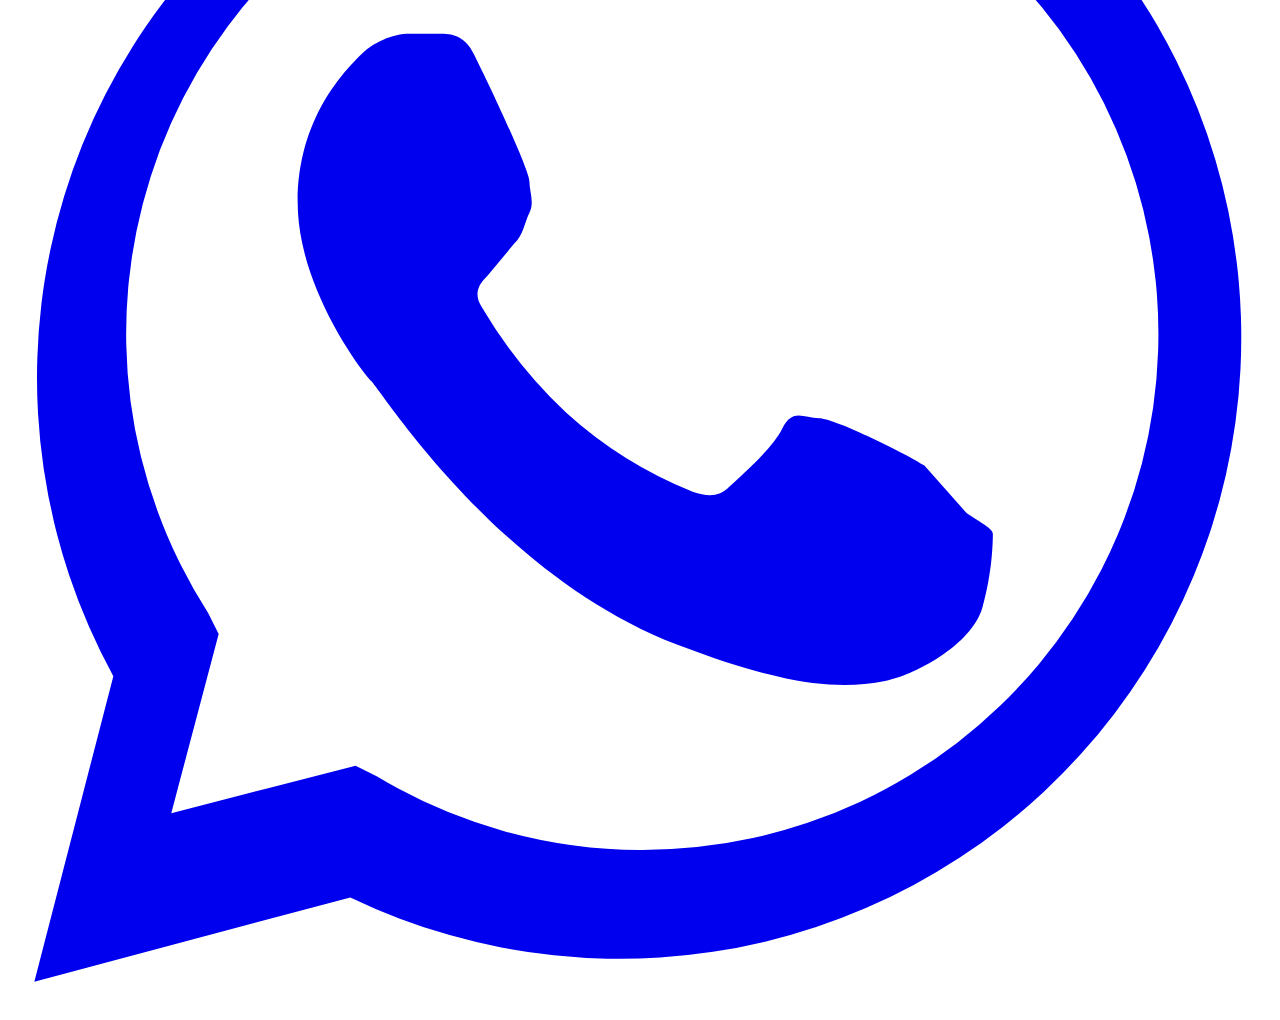
==== commit 0a024996: "Update index.html" ====
--- a/index.html
+++ b/index.html
@@ -1,8 +1,8 @@
-<!doctype html><html lang="pt-BR"><head><meta charset="utf-8"><meta name="viewport" content="width=device-width, initial-scale=1"><meta name="description" content="Assistência Técnica Teclava: conserto e manutenção de eletrodomésticos. Solicite orçamento pelo WhatsApp."><title>Início | Assistência Técnica Teclava</title><link rel="stylesheet" href="assets/style.css"></head><body><div class="topbar"><div class="container"><span>Assistência técnica de eletrodomésticos</span><span>Porto Alegre · Rio Grande do Sul · (51) 99172-2935</span></div></div>
+<!doctype html><html lang="pt-BR"><head><meta charset="utf-8"><meta name="viewport" content="width=device-width, initial-scale=1"><meta name="description" content="Assistência Técnica Teclava: conserto e manutenção de eletrodomésticos. Solicite orçamento pelo WhatsApp."><title>Início | Assistência Técnica Teclava</title><link rel="stylesheet" href="ativos/style.css"></head><body><div class="topbar"><div class="container"><span>Assistência técnica de eletrodomésticos</span><span>Porto Alegre · Rio Grande do Sul · (51) 99172-2935</span></div></div>
 <header><div class="container nav"><a class="brand" href="index.html"><span class="brandmark"><img src="assets/teclava-simbolo.png" alt=""></span><span>TECLAVA<small>ASSISTÊNCIA TÉCNICA</small></span></a><nav class="links"><a class="active" href="index.html">Início</a><a class="" href="sobre.html">Quem somos</a><a class="" href="servicos.html">Serviços</a><a class="" href="equipamentos.html">Equipamentos</a><a class="" href="marcas.html">Marcas</a><a class="" href="contato.html">Contato</a></nav><a class="btn btn-orange" href="contato.html">Solicitar orçamento ↗</a><button class="menu-toggle" aria-label="Abrir menu">☰</button></div></header>
 <main><section class="hero"><div class="container hero-grid"><div><span class="eyebrow">Cuidado técnico para sua casa</span><h1>Seu eletrodoméstico em boas mãos. <span>Conte com a Teclava.</span></h1><p>Conserto e manutenção de eletrodomésticos em geral, com atendimento no local e atenção aos detalhes do serviço.</p><div class="hero-actions"><a class="btn btn-orange" href="https://wa.me/5551991722935?text=Ol%C3%A1%21%20Quero%20solicitar%20um%20or%C3%A7amento." target="_blank">Solicitar orçamento no WhatsApp ↗</a><a class="btn btn-outline" href="servicos.html">Conhecer serviços</a></div><div class="hero-note">Porto Alegre/RS · Atendimento no local · Diversas marcas e modelos</div></div><div class="hero-art hero-mascot"><div class="mascot-glow"></div><img class="mascot-image" src="assets/mascote-teclava.png" alt="Mascote da Assistência Técnica Teclava sorrindo e fazendo sinal de positivo"><div class="floating-tag tag-one">⚙ Manutenção especializada</div><div class="floating-tag tag-two">✓ Atendimento em Porto Alegre e Região Metropolitana/RS</div></div></div></section>
 <section class="section"><div class="container"><div class="section-head center"><span class="eyebrow">Como podemos ajudar</span><h2>Assistência para o dia a dia da sua casa</h2><p>Do diagnóstico à manutenção, conte com suporte para cuidar dos seus eletrodomésticos.</p></div><div class="cards"><article class="card"><div class="card-icon">⚙</div><h3>Conserto</h3><p>Identificação de falhas e reparos em eletrodomésticos de diferentes categorias.</p><a class="card-link" href="servicos.html">Ver serviços →</a></article><article class="card"><div class="card-icon">⌁</div><h3>Manutenção</h3><p>Cuidados e ajustes para ajudar a manter o funcionamento adequado dos equipamentos.</p><a class="card-link" href="servicos.html">Ver serviços →</a></article><article class="card"><div class="card-icon">⌕</div><h3>Diagnóstico</h3><p>Avaliação técnica para entender o problema e orientar os próximos passos.</p><a class="card-link" href="contato.html">Pedir avaliação →</a></article></div></div></section>
 <section class="section service-preview"><div class="container"><div class="section-head center"><span class="eyebrow">Atendimento especializado</span><h2>Serviços para os equipamentos da sua casa</h2><p>Conheça algumas das manutenções realizadas pela Teclava em Porto Alegre.</p></div><div class="cards service-cards"><article class="card service-card"><div class="service-symbol">💧</div><h3>Purificador Electrolux</h3><ul class="service-list"><li>Troca de filtro na casa do cliente</li><li>Troca do sistema de refrigeração</li><li>Limpeza do tanque</li></ul><a class="card-link" href="servicos.html#purificadores">Ver detalhes →</a></article><article class="card service-card"><div class="service-symbol">❄</div><h3>Geladeiras</h3><ul class="service-list"><li>Troca de compressor</li><li>Ventilador</li><li>Sensor</li></ul><a class="card-link" href="servicos.html#geladeiras">Ver detalhes →</a></article><article class="card service-card"><div class="service-symbol">▣</div><h3>Micro-ondas</h3><ul class="service-list"><li>Capacitor e magnetron</li><li>Painel</li><li>Carcaça</li></ul><a class="card-link" href="servicos.html#microondas">Ver detalhes →</a></article></div><div class="center-action"><a class="btn btn-blue" href="servicos.html">Conheça todos os serviços →</a></div></div></section>
 <section class="section section-soft"><div class="container split"><div><span class="eyebrow">A Teclava</span><h2>Atendimento próximo, cuidado em cada detalhe.</h2><p class="lead">A Teclava trabalha com conserto e manutenção de eletrodomésticos em geral. Nosso objetivo é facilitar seu atendimento, explicar as necessidades do equipamento e oferecer um caminho claro para o reparo.</p><a class="btn btn-blue" href="sobre.html">Conheça a Teclava →</a></div><div class="feature-panel"><h3>Por que chamar a Teclava?</h3><p>Uma experiência de atendimento pensada para trazer praticidade e confiança.</p><ul class="check-list"><li><b>✓</b> Diagnóstico e orientação técnica</li><li><b>✓</b> Atendimento no local</li><li><b>✓</b> Marcas e modelos variados</li><li><b>✓</b> Informações claras sobre o serviço</li></ul></div></div></section>
 <section class="section"><div class="container"><div class="section-head center"><span class="eyebrow">Marcas atendidas</span><h2>Conhecimento em diferentes fabricantes</h2><p>Consulte a disponibilidade de atendimento para seu modelo.</p></div><div class="brands"><span class="brand-pill">Electrolux</span><span class="brand-pill">Brastemp</span><span class="brand-pill">Fischer</span><span class="brand-pill">Consul</span><span class="brand-pill">Electromec</span><span class="brand-pill">LG</span></div></div></section>
-<section class="section section-soft"><div class="container"><div class="cta"><div><h2>Precisa de assistência?</h2><p>Conte o que aconteceu com seu equipamento e solicite um orçamento.</p></div><a class="btn" href="https://wa.me/5551991722935?text=Ol%C3%A1%21%20Gostaria%20de%20solicitar%20um%20or%C3%A7amento." target="_blank">Falar com a Teclava ↗</a></div></div></section></main><footer><div class="container"><div class="footer-grid"><div><a class="brand" href="index.html" style="color:#fff"><span class="brandmark"><img src="assets/teclava-simbolo.png" alt=""></span><span>TECLAVA<small>ASSISTÊNCIA TÉCNICA</small></span></a><p>Conserto e manutenção de eletrodomésticos em geral. Atendimento próximo, orientação clara e cuidado em cada serviço.</p></div><div><h4>Navegação</h4><p><a href="sobre.html">Quem somos</a><br><a href="servicos.html">Serviços</a><br><a href="equipamentos.html">Equipamentos</a><br><a href="marcas.html">Marcas atendidas</a></p></div><div><h4>Fale com a Teclava</h4><p>WhatsApp: (51) 99172-2935<br>Atendimento no local<br>Solicite seu orçamento</p><a class="btn btn-orange" href="https://wa.me/5551991722935?text=Ol%C3%A1%21%20Gostaria%20de%20solicitar%20um%20or%C3%A7amento." target="_blank">Chamar no WhatsApp ↗</a></div></div><div class="footer-bottom"><span>© 2026 Assistência Técnica Teclava. Todos os direitos reservados.</span><span>Site institucional · Versão 2.0</span></div></div></footer><a class="whatsapp" aria-label="WhatsApp" href="https://wa.me/5551991722935?text=Ol%C3%A1%21%20Gostaria%20de%20solicitar%20um%20or%C3%A7amento." target="_blank"><svg viewBox="0 0 24 24" aria-hidden="true"><path fill="currentColor" d="M20.5 3.5A11.8 11.8 0 0 0 2 17.7L.5 23.5l6-1.6A11.8 11.8 0 0 0 20.5 3.5ZM12 21a9.8 9.8 0 0 1-5-1.4l-.4-.2-3.5.9.9-3.4-.2-.4A9.8 9.8 0 1 1 12 21Zm5.4-7.3c-.3-.2-1.7-.9-2-.9s-.5-.2-.7.2-.8.9-1 1.1-.4.2-.7.1a8 8 0 0 1-2.4-1.5 9 9 0 0 1-1.6-2c-.2-.3 0-.5.1-.6l.5-.6c.2-.2.2-.4.3-.6.1-.2 0-.4 0-.6s-.7-1.7-1-2.3c-.2-.5-.5-.5-.7-.5h-.6c-.2 0-.6.1-.9.4s-1.2 1.2-1.2 2.8 1.2 3.2 1.4 3.4c.2.2 2.4 3.7 5.8 5 .8.3 1.4.5 1.9.6.8.2 1.5.2 2 .1.6-.1 1.7-.7 1.9-1.4.2-.7.2-1.3.2-1.4s-.2-.2-.5-.4Z"/></svg></a><script src="assets/site.js"></script></body></html>
+<section class="section section-soft"><div class="container"><div class="cta"><div><h2>Precisa de assistência?</h2><p>Conte o que aconteceu com seu equipamento e solicite um orçamento.</p></div><a class="btn" href="https://wa.me/5551991722935?text=Ol%C3%A1%21%20Gostaria%20de%20solicitar%20um%20or%C3%A7amento." target="_blank">Falar com a Teclava ↗</a></div></div></section></main><footer><div class="container"><div class="footer-grid"><div><a class="brand" href="index.html" style="color:#fff"><span class="brandmark"><img src="assets/teclava-simbolo.png" alt=""></span><span>TECLAVA<small>ASSISTÊNCIA TÉCNICA</small></span></a><p>Conserto e manutenção de eletrodomésticos em geral. Atendimento próximo, orientação clara e cuidado em cada serviço.</p></div><div><h4>Navegação</h4><p><a href="sobre.html">Quem somos</a><br><a href="servicos.html">Serviços</a><br><a href="equipamentos.html">Equipamentos</a><br><a href="marcas.html">Marcas atendidas</a></p></div><div><h4>Fale com a Teclava</h4><p>WhatsApp: (51) 99172-2935<br>Atendimento no local<br>Solicite seu orçamento</p><a class="btn btn-orange" href="https://wa.me/5551991722935?text=Ol%C3%A1%21%20Gostaria%20de%20solicitar%20um%20or%C3%A7amento." target="_blank">Chamar no WhatsApp ↗</a></div></div><div class="footer-bottom"><span>© 2026 Assistência Técnica Teclava. Todos os direitos reservados.</span><span>Site institucional · Versão 2.0</span></div></div></footer><a class="whatsapp" aria-label="WhatsApp" href="https://wa.me/5551991722935?text=Ol%C3%A1%21%20Gostaria%20de%20solicitar%20um%20or%C3%A7amento." target="_blank"><svg viewBox="0 0 24 24" aria-hidden="true"><path fill="currentColor" d="M20.5 3.5A11.8 11.8 0 0 0 2 17.7L.5 23.5l6-1.6A11.8 11.8 0 0 0 20.5 3.5ZM12 21a9.8 9.8 0 0 1-5-1.4l-.4-.2-3.5.9.9-3.4-.2-.4A9.8 9.8 0 1 1 12 21Zm5.4-7.3c-.3-.2-1.7-.9-2-.9s-.5-.2-.7.2-.8.9-1 1.1-.4.2-.7.1a8 8 0 0 1-2.4-1.5 9 9 0 0 1-1.6-2c-.2-.3 0-.5.1-.6l.5-.6c.2-.2.2-.4.3-.6.1-.2 0-.4 0-.6s-.7-1.7-1-2.3c-.2-.5-.5-.5-.7-.5h-.6c-.2 0-.6.1-.9.4s-1.2 1.2-1.2 2.8 1.2 3.2 1.4 3.4c.2.2 2.4 3.7 5.8 5 .8.3 1.4.5 1.9.6.8.2 1.5.2 2 .1.6-.1 1.7-.7 1.9-1.4.2-.7.2-1.3.2-1.4s-.2-.2-.5-.4Z"/></svg></a><script src="ativos/site.js"></script></body></html>
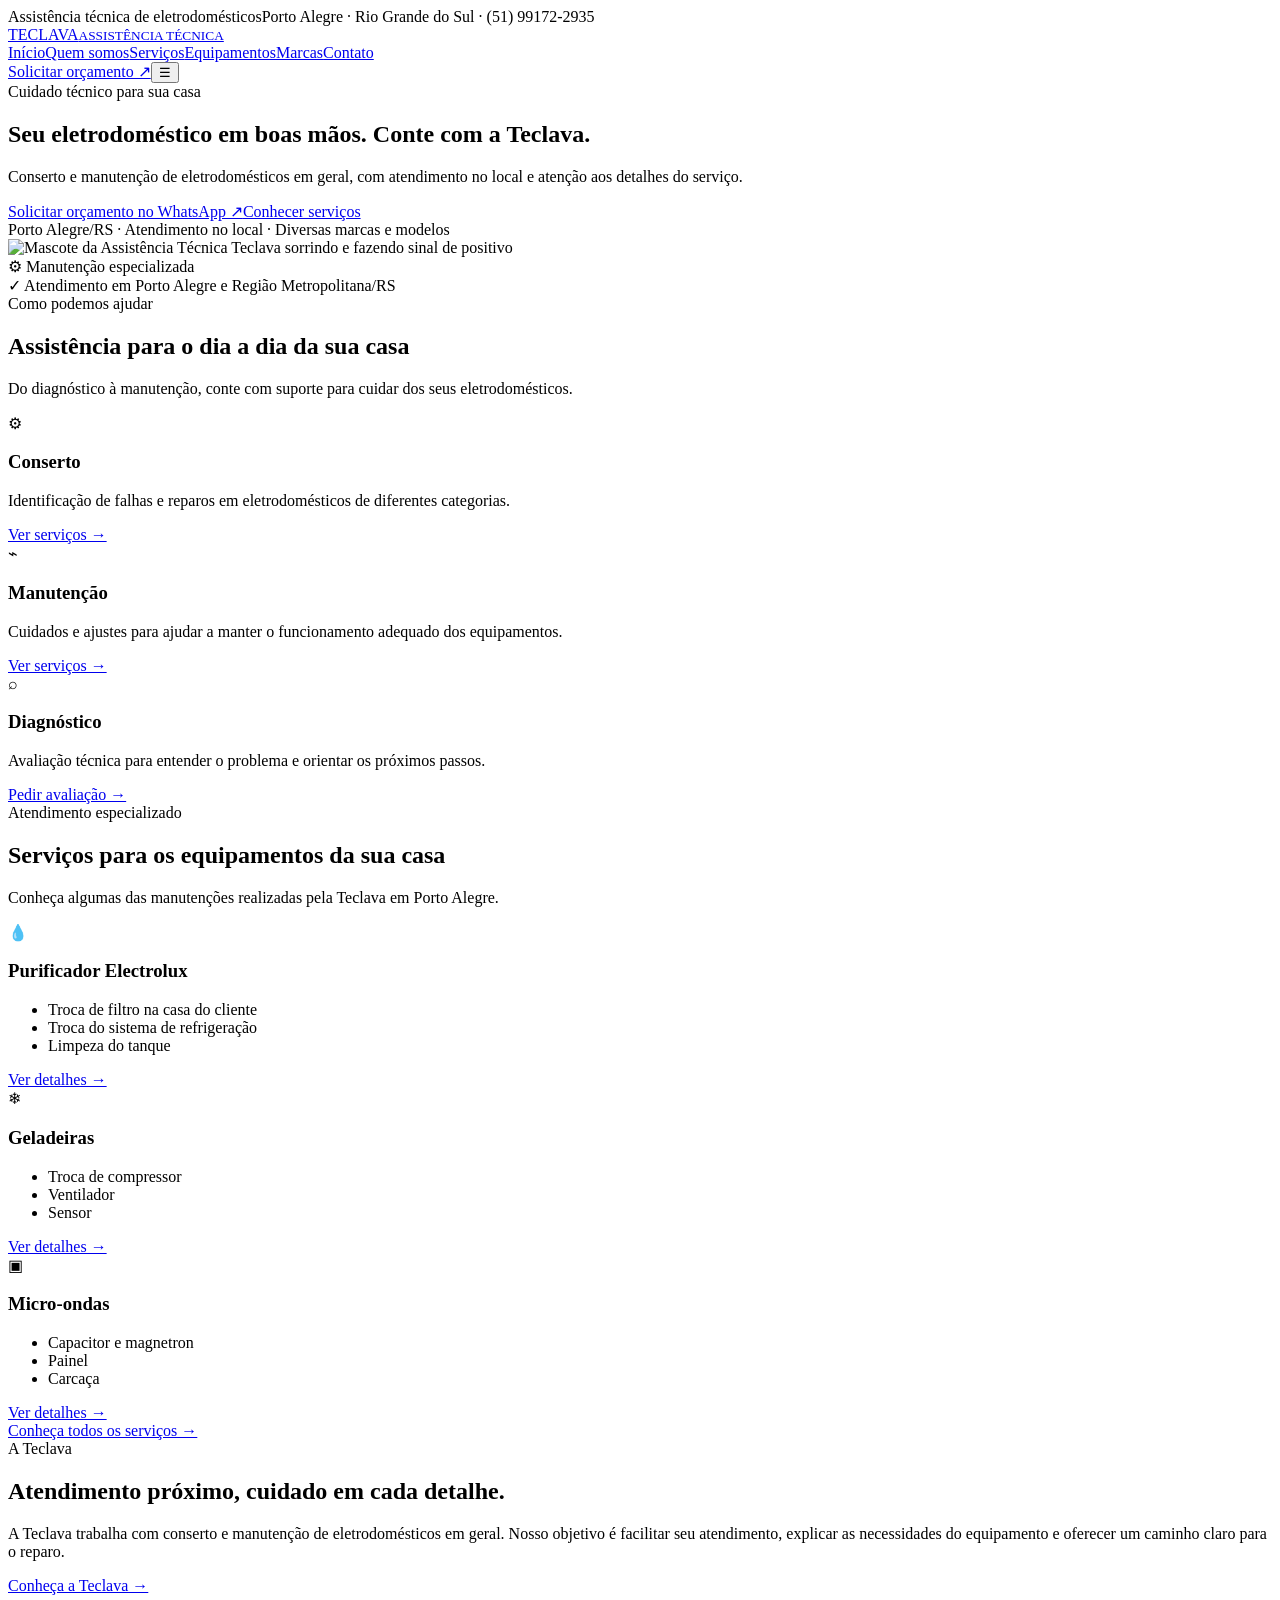
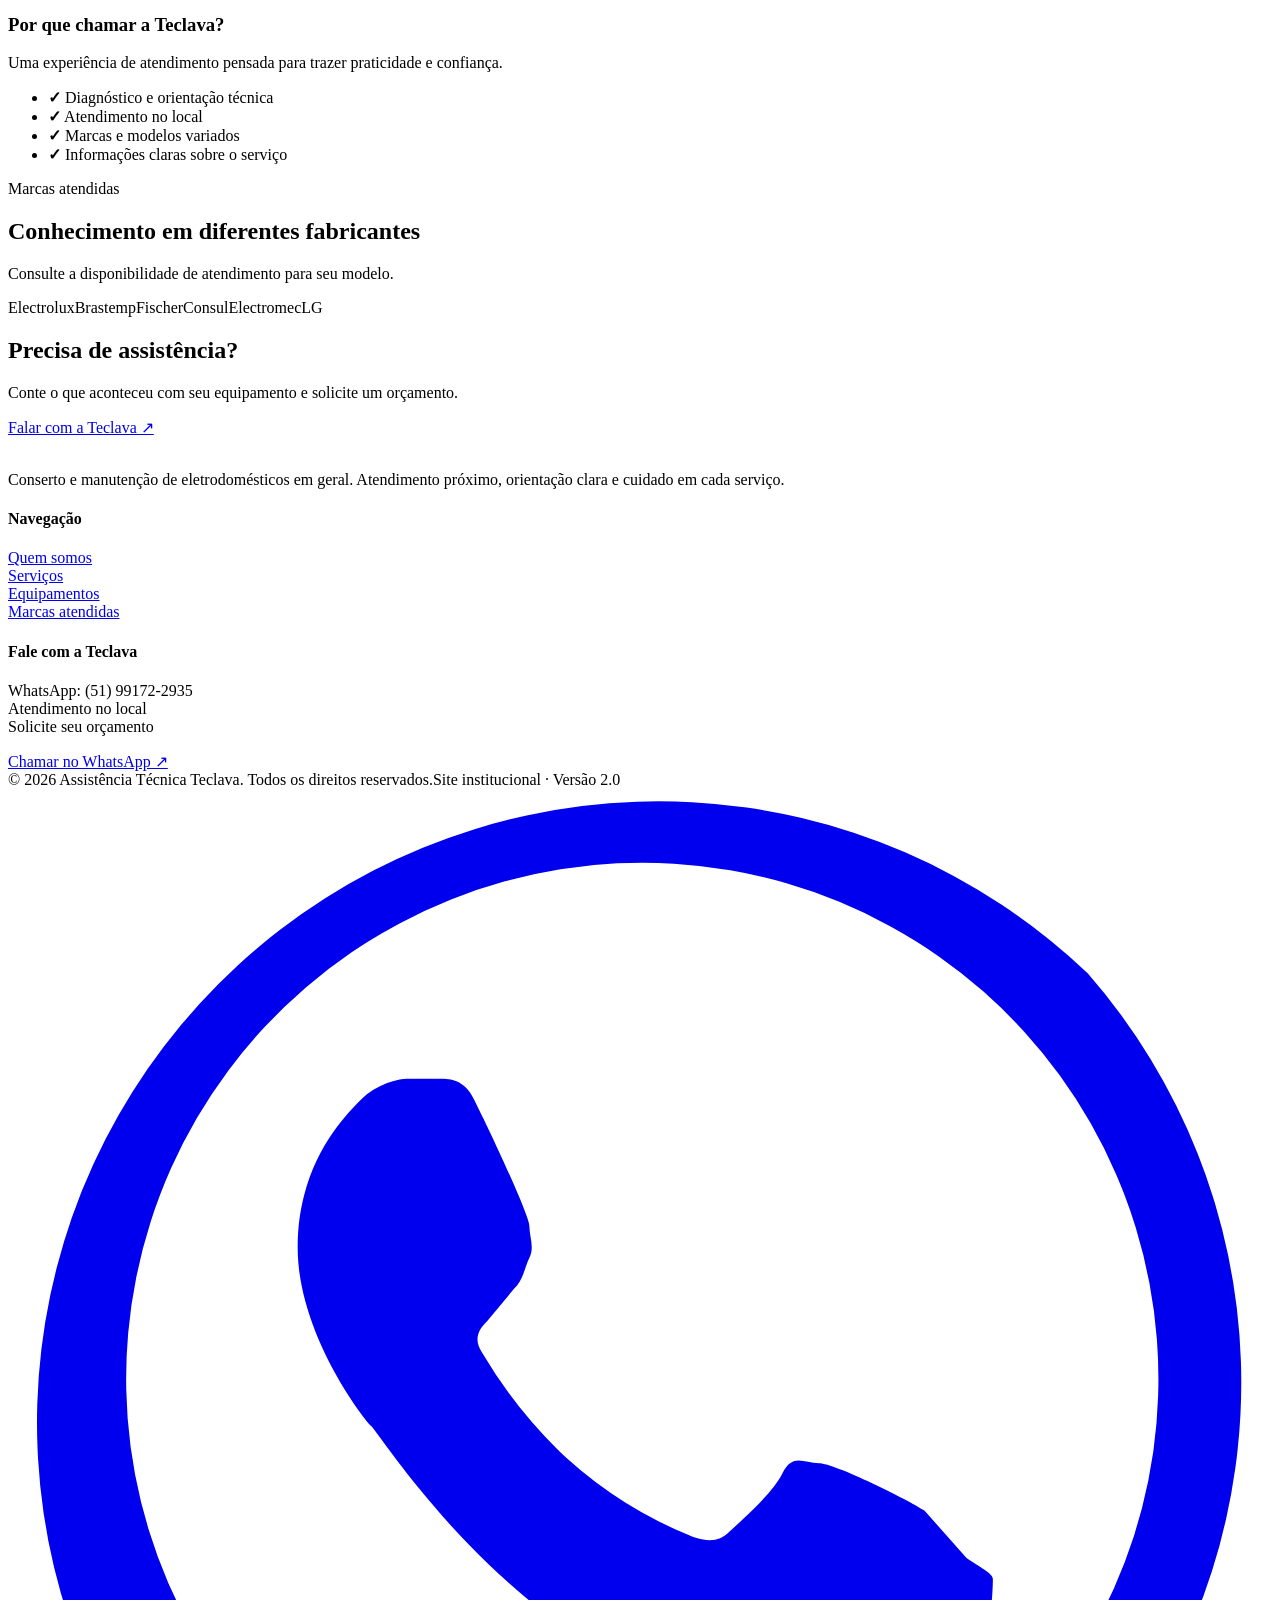
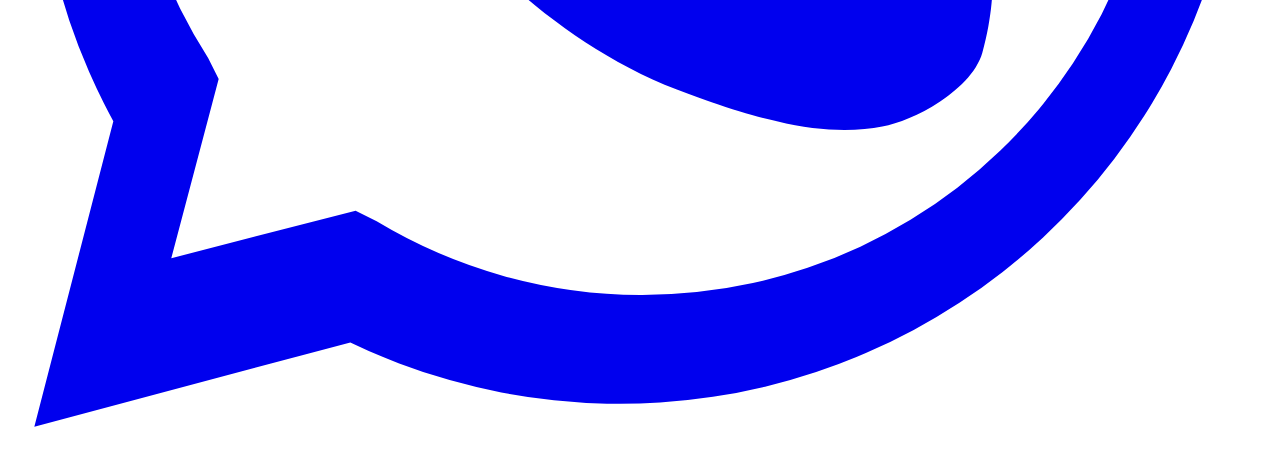
==== commit 7e4c4e72: "Update index.html" ====
--- a/index.html
+++ b/index.html
@@ -1,8 +1,8 @@
 <!doctype html><html lang="pt-BR"><head><meta charset="utf-8"><meta name="viewport" content="width=device-width, initial-scale=1"><meta name="description" content="Assistência Técnica Teclava: conserto e manutenção de eletrodomésticos. Solicite orçamento pelo WhatsApp."><title>Início | Assistência Técnica Teclava</title><link rel="stylesheet" href="ativos/style.css"></head><body><div class="topbar"><div class="container"><span>Assistência técnica de eletrodomésticos</span><span>Porto Alegre · Rio Grande do Sul · (51) 99172-2935</span></div></div>
-<header><div class="container nav"><a class="brand" href="index.html"><span class="brandmark"><img src="assets/teclava-simbolo.png" alt=""></span><span>TECLAVA<small>ASSISTÊNCIA TÉCNICA</small></span></a><nav class="links"><a class="active" href="index.html">Início</a><a class="" href="sobre.html">Quem somos</a><a class="" href="servicos.html">Serviços</a><a class="" href="equipamentos.html">Equipamentos</a><a class="" href="marcas.html">Marcas</a><a class="" href="contato.html">Contato</a></nav><a class="btn btn-orange" href="contato.html">Solicitar orçamento ↗</a><button class="menu-toggle" aria-label="Abrir menu">☰</button></div></header>
-<main><section class="hero"><div class="container hero-grid"><div><span class="eyebrow">Cuidado técnico para sua casa</span><h1>Seu eletrodoméstico em boas mãos. <span>Conte com a Teclava.</span></h1><p>Conserto e manutenção de eletrodomésticos em geral, com atendimento no local e atenção aos detalhes do serviço.</p><div class="hero-actions"><a class="btn btn-orange" href="https://wa.me/5551991722935?text=Ol%C3%A1%21%20Quero%20solicitar%20um%20or%C3%A7amento." target="_blank">Solicitar orçamento no WhatsApp ↗</a><a class="btn btn-outline" href="servicos.html">Conhecer serviços</a></div><div class="hero-note">Porto Alegre/RS · Atendimento no local · Diversas marcas e modelos</div></div><div class="hero-art hero-mascot"><div class="mascot-glow"></div><img class="mascot-image" src="assets/mascote-teclava.png" alt="Mascote da Assistência Técnica Teclava sorrindo e fazendo sinal de positivo"><div class="floating-tag tag-one">⚙ Manutenção especializada</div><div class="floating-tag tag-two">✓ Atendimento em Porto Alegre e Região Metropolitana/RS</div></div></div></section>
+<header><div class="container nav"><a class="brand" href="index.html"><span class="brandmark"><img src="ativos/teclava-simbolo.png" alt=""></span><span>TECLAVA<small>ASSISTÊNCIA TÉCNICA</small></span></a><nav class="links"><a class="active" href="index.html">Início</a><a class="" href="sobre.html">Quem somos</a><a class="" href="servicos.html">Serviços</a><a class="" href="equipamentos.html">Equipamentos</a><a class="" href="marcas.html">Marcas</a><a class="" href="contato.html">Contato</a></nav><a class="btn btn-orange" href="contato.html">Solicitar orçamento ↗</a><button class="menu-toggle" aria-label="Abrir menu">☰</button></div></header>
+<main><section class="hero"><div class="container hero-grid"><div><span class="eyebrow">Cuidado técnico para sua casa</span><h1>Seu eletrodoméstico em boas mãos. <span>Conte com a Teclava.</span></h1><p>Conserto e manutenção de eletrodomésticos em geral, com atendimento no local e atenção aos detalhes do serviço.</p><div class="hero-actions"><a class="btn btn-orange" href="https://wa.me/5551991722935?text=Ol%C3%A1%21%20Quero%20solicitar%20um%20or%C3%A7amento." target="_blank">Solicitar orçamento no WhatsApp ↗</a><a class="btn btn-outline" href="servicos.html">Conhecer serviços</a></div><div class="hero-note">Porto Alegre/RS · Atendimento no local · Diversas marcas e modelos</div></div><div class="hero-art hero-mascot"><div class="mascot-glow"></div><img class="mascot-image" src="ativos/mascote-teclava.png" alt="Mascote da Assistência Técnica Teclava sorrindo e fazendo sinal de positivo"><div class="floating-tag tag-one">⚙ Manutenção especializada</div><div class="floating-tag tag-two">✓ Atendimento em Porto Alegre e Região Metropolitana/RS</div></div></div></section>
 <section class="section"><div class="container"><div class="section-head center"><span class="eyebrow">Como podemos ajudar</span><h2>Assistência para o dia a dia da sua casa</h2><p>Do diagnóstico à manutenção, conte com suporte para cuidar dos seus eletrodomésticos.</p></div><div class="cards"><article class="card"><div class="card-icon">⚙</div><h3>Conserto</h3><p>Identificação de falhas e reparos em eletrodomésticos de diferentes categorias.</p><a class="card-link" href="servicos.html">Ver serviços →</a></article><article class="card"><div class="card-icon">⌁</div><h3>Manutenção</h3><p>Cuidados e ajustes para ajudar a manter o funcionamento adequado dos equipamentos.</p><a class="card-link" href="servicos.html">Ver serviços →</a></article><article class="card"><div class="card-icon">⌕</div><h3>Diagnóstico</h3><p>Avaliação técnica para entender o problema e orientar os próximos passos.</p><a class="card-link" href="contato.html">Pedir avaliação →</a></article></div></div></section>
 <section class="section service-preview"><div class="container"><div class="section-head center"><span class="eyebrow">Atendimento especializado</span><h2>Serviços para os equipamentos da sua casa</h2><p>Conheça algumas das manutenções realizadas pela Teclava em Porto Alegre.</p></div><div class="cards service-cards"><article class="card service-card"><div class="service-symbol">💧</div><h3>Purificador Electrolux</h3><ul class="service-list"><li>Troca de filtro na casa do cliente</li><li>Troca do sistema de refrigeração</li><li>Limpeza do tanque</li></ul><a class="card-link" href="servicos.html#purificadores">Ver detalhes →</a></article><article class="card service-card"><div class="service-symbol">❄</div><h3>Geladeiras</h3><ul class="service-list"><li>Troca de compressor</li><li>Ventilador</li><li>Sensor</li></ul><a class="card-link" href="servicos.html#geladeiras">Ver detalhes →</a></article><article class="card service-card"><div class="service-symbol">▣</div><h3>Micro-ondas</h3><ul class="service-list"><li>Capacitor e magnetron</li><li>Painel</li><li>Carcaça</li></ul><a class="card-link" href="servicos.html#microondas">Ver detalhes →</a></article></div><div class="center-action"><a class="btn btn-blue" href="servicos.html">Conheça todos os serviços →</a></div></div></section>
 <section class="section section-soft"><div class="container split"><div><span class="eyebrow">A Teclava</span><h2>Atendimento próximo, cuidado em cada detalhe.</h2><p class="lead">A Teclava trabalha com conserto e manutenção de eletrodomésticos em geral. Nosso objetivo é facilitar seu atendimento, explicar as necessidades do equipamento e oferecer um caminho claro para o reparo.</p><a class="btn btn-blue" href="sobre.html">Conheça a Teclava →</a></div><div class="feature-panel"><h3>Por que chamar a Teclava?</h3><p>Uma experiência de atendimento pensada para trazer praticidade e confiança.</p><ul class="check-list"><li><b>✓</b> Diagnóstico e orientação técnica</li><li><b>✓</b> Atendimento no local</li><li><b>✓</b> Marcas e modelos variados</li><li><b>✓</b> Informações claras sobre o serviço</li></ul></div></div></section>
 <section class="section"><div class="container"><div class="section-head center"><span class="eyebrow">Marcas atendidas</span><h2>Conhecimento em diferentes fabricantes</h2><p>Consulte a disponibilidade de atendimento para seu modelo.</p></div><div class="brands"><span class="brand-pill">Electrolux</span><span class="brand-pill">Brastemp</span><span class="brand-pill">Fischer</span><span class="brand-pill">Consul</span><span class="brand-pill">Electromec</span><span class="brand-pill">LG</span></div></div></section>
-<section class="section section-soft"><div class="container"><div class="cta"><div><h2>Precisa de assistência?</h2><p>Conte o que aconteceu com seu equipamento e solicite um orçamento.</p></div><a class="btn" href="https://wa.me/5551991722935?text=Ol%C3%A1%21%20Gostaria%20de%20solicitar%20um%20or%C3%A7amento." target="_blank">Falar com a Teclava ↗</a></div></div></section></main><footer><div class="container"><div class="footer-grid"><div><a class="brand" href="index.html" style="color:#fff"><span class="brandmark"><img src="assets/teclava-simbolo.png" alt=""></span><span>TECLAVA<small>ASSISTÊNCIA TÉCNICA</small></span></a><p>Conserto e manutenção de eletrodomésticos em geral. Atendimento próximo, orientação clara e cuidado em cada serviço.</p></div><div><h4>Navegação</h4><p><a href="sobre.html">Quem somos</a><br><a href="servicos.html">Serviços</a><br><a href="equipamentos.html">Equipamentos</a><br><a href="marcas.html">Marcas atendidas</a></p></div><div><h4>Fale com a Teclava</h4><p>WhatsApp: (51) 99172-2935<br>Atendimento no local<br>Solicite seu orçamento</p><a class="btn btn-orange" href="https://wa.me/5551991722935?text=Ol%C3%A1%21%20Gostaria%20de%20solicitar%20um%20or%C3%A7amento." target="_blank">Chamar no WhatsApp ↗</a></div></div><div class="footer-bottom"><span>© 2026 Assistência Técnica Teclava. Todos os direitos reservados.</span><span>Site institucional · Versão 2.0</span></div></div></footer><a class="whatsapp" aria-label="WhatsApp" href="https://wa.me/5551991722935?text=Ol%C3%A1%21%20Gostaria%20de%20solicitar%20um%20or%C3%A7amento." target="_blank"><svg viewBox="0 0 24 24" aria-hidden="true"><path fill="currentColor" d="M20.5 3.5A11.8 11.8 0 0 0 2 17.7L.5 23.5l6-1.6A11.8 11.8 0 0 0 20.5 3.5ZM12 21a9.8 9.8 0 0 1-5-1.4l-.4-.2-3.5.9.9-3.4-.2-.4A9.8 9.8 0 1 1 12 21Zm5.4-7.3c-.3-.2-1.7-.9-2-.9s-.5-.2-.7.2-.8.9-1 1.1-.4.2-.7.1a8 8 0 0 1-2.4-1.5 9 9 0 0 1-1.6-2c-.2-.3 0-.5.1-.6l.5-.6c.2-.2.2-.4.3-.6.1-.2 0-.4 0-.6s-.7-1.7-1-2.3c-.2-.5-.5-.5-.7-.5h-.6c-.2 0-.6.1-.9.4s-1.2 1.2-1.2 2.8 1.2 3.2 1.4 3.4c.2.2 2.4 3.7 5.8 5 .8.3 1.4.5 1.9.6.8.2 1.5.2 2 .1.6-.1 1.7-.7 1.9-1.4.2-.7.2-1.3.2-1.4s-.2-.2-.5-.4Z"/></svg></a><script src="ativos/site.js"></script></body></html>
+<section class="section section-soft"><div class="container"><div class="cta"><div><h2>Precisa de assistência?</h2><p>Conte o que aconteceu com seu equipamento e solicite um orçamento.</p></div><a class="btn" href="https://wa.me/5551991722935?text=Ol%C3%A1%21%20Gostaria%20de%20solicitar%20um%20or%C3%A7amento." target="_blank">Falar com a Teclava ↗</a></div></div></section></main><footer><div class="container"><div class="footer-grid"><div><a class="brand" href="index.html" style="color:#fff"><span class="brandmark"><img src="ativos/teclava-simbolo.png" alt=""></span><span>TECLAVA<small>ASSISTÊNCIA TÉCNICA</small></span></a><p>Conserto e manutenção de eletrodomésticos em geral. Atendimento próximo, orientação clara e cuidado em cada serviço.</p></div><div><h4>Navegação</h4><p><a href="sobre.html">Quem somos</a><br><a href="servicos.html">Serviços</a><br><a href="equipamentos.html">Equipamentos</a><br><a href="marcas.html">Marcas atendidas</a></p></div><div><h4>Fale com a Teclava</h4><p>WhatsApp: (51) 99172-2935<br>Atendimento no local<br>Solicite seu orçamento</p><a class="btn btn-orange" href="https://wa.me/5551991722935?text=Ol%C3%A1%21%20Gostaria%20de%20solicitar%20um%20or%C3%A7amento." target="_blank">Chamar no WhatsApp ↗</a></div></div><div class="footer-bottom"><span>© 2026 Assistência Técnica Teclava. Todos os direitos reservados.</span><span>Site institucional · Versão 2.0</span></div></div></footer><a class="whatsapp" aria-label="WhatsApp" href="https://wa.me/5551991722935?text=Ol%C3%A1%21%20Gostaria%20de%20solicitar%20um%20or%C3%A7amento." target="_blank"><svg viewBox="0 0 24 24" aria-hidden="true"><path fill="currentColor" d="M20.5 3.5A11.8 11.8 0 0 0 2 17.7L.5 23.5l6-1.6A11.8 11.8 0 0 0 20.5 3.5ZM12 21a9.8 9.8 0 0 1-5-1.4l-.4-.2-3.5.9.9-3.4-.2-.4A9.8 9.8 0 1 1 12 21Zm5.4-7.3c-.3-.2-1.7-.9-2-.9s-.5-.2-.7.2-.8.9-1 1.1-.4.2-.7.1a8 8 0 0 1-2.4-1.5 9 9 0 0 1-1.6-2c-.2-.3 0-.5.1-.6l.5-.6c.2-.2.2-.4.3-.6.1-.2 0-.4 0-.6s-.7-1.7-1-2.3c-.2-.5-.5-.5-.7-.5h-.6c-.2 0-.6.1-.9.4s-1.2 1.2-1.2 2.8 1.2 3.2 1.4 3.4c.2.2 2.4 3.7 5.8 5 .8.3 1.4.5 1.9.6.8.2 1.5.2 2 .1.6-.1 1.7-.7 1.9-1.4.2-.7.2-1.3.2-1.4s-.2-.2-.5-.4Z"/></svg></a><script src="ativos/site.js"></script></body></html>
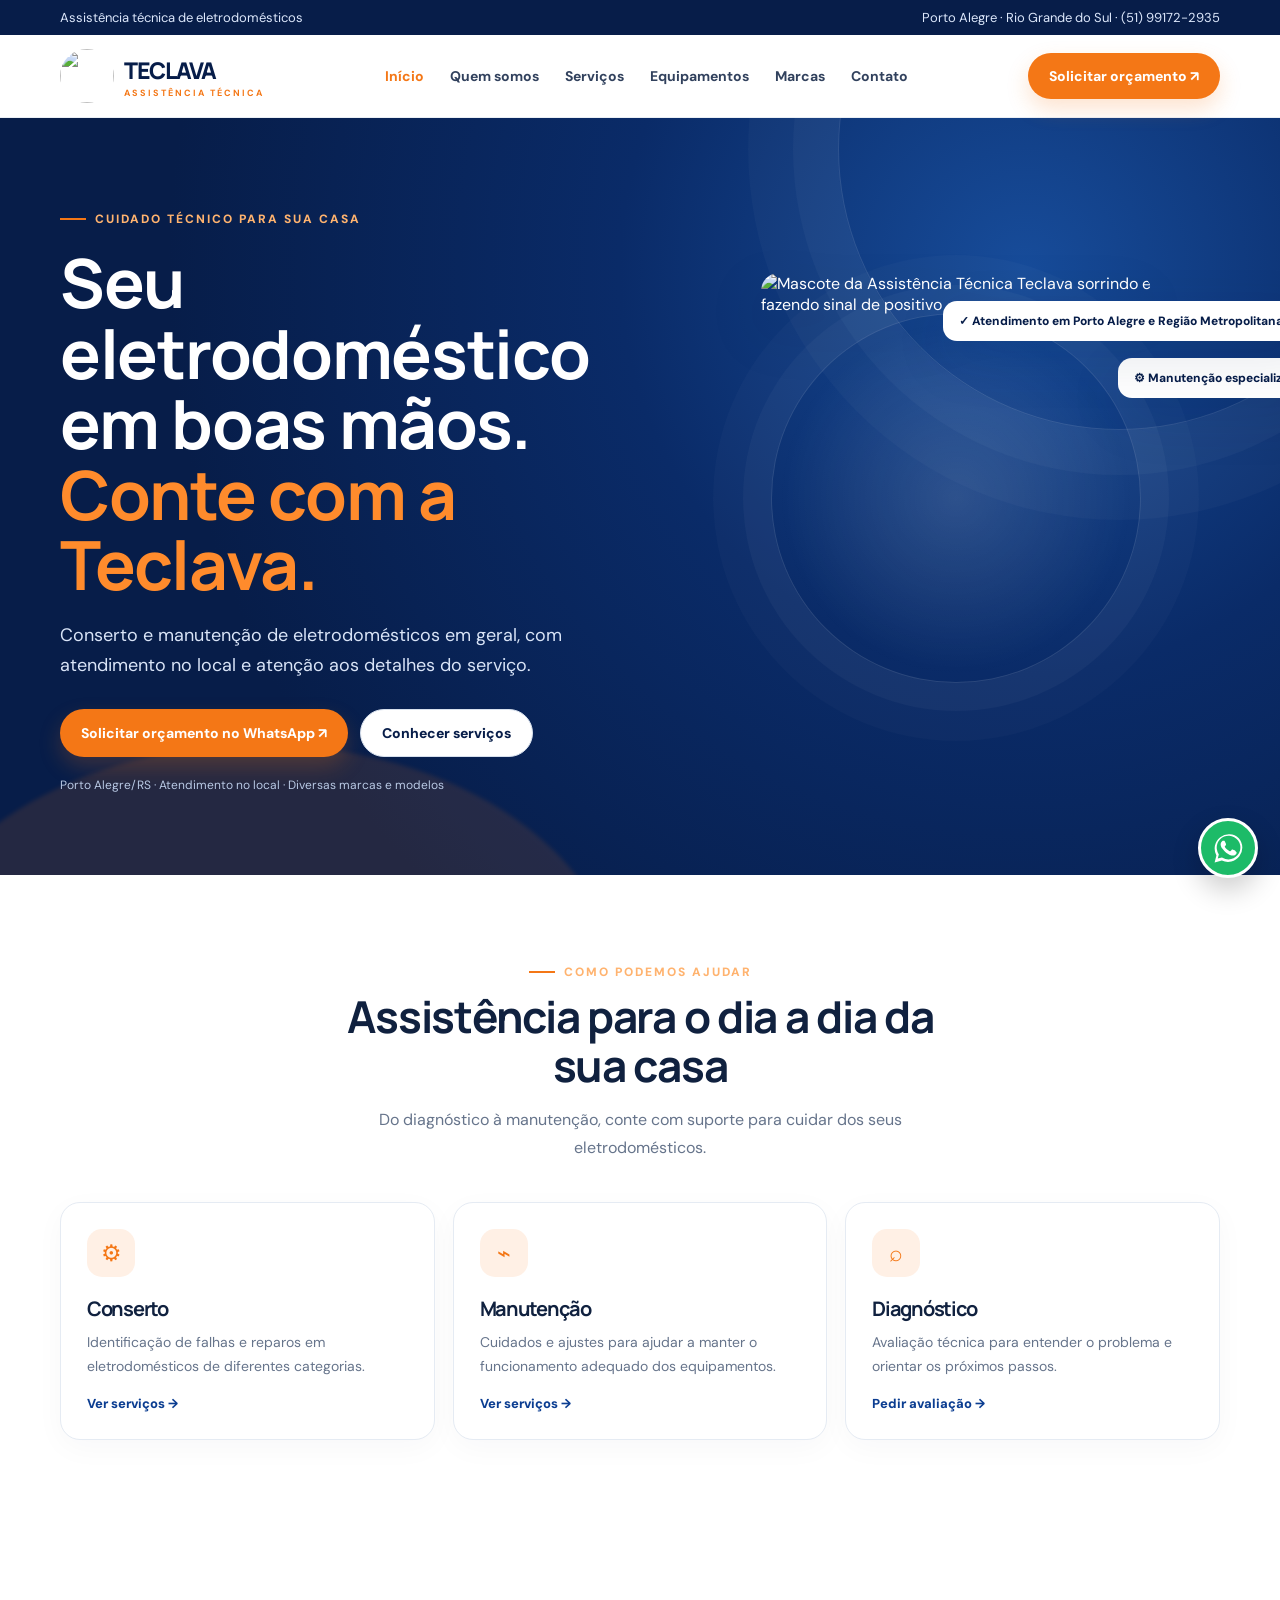
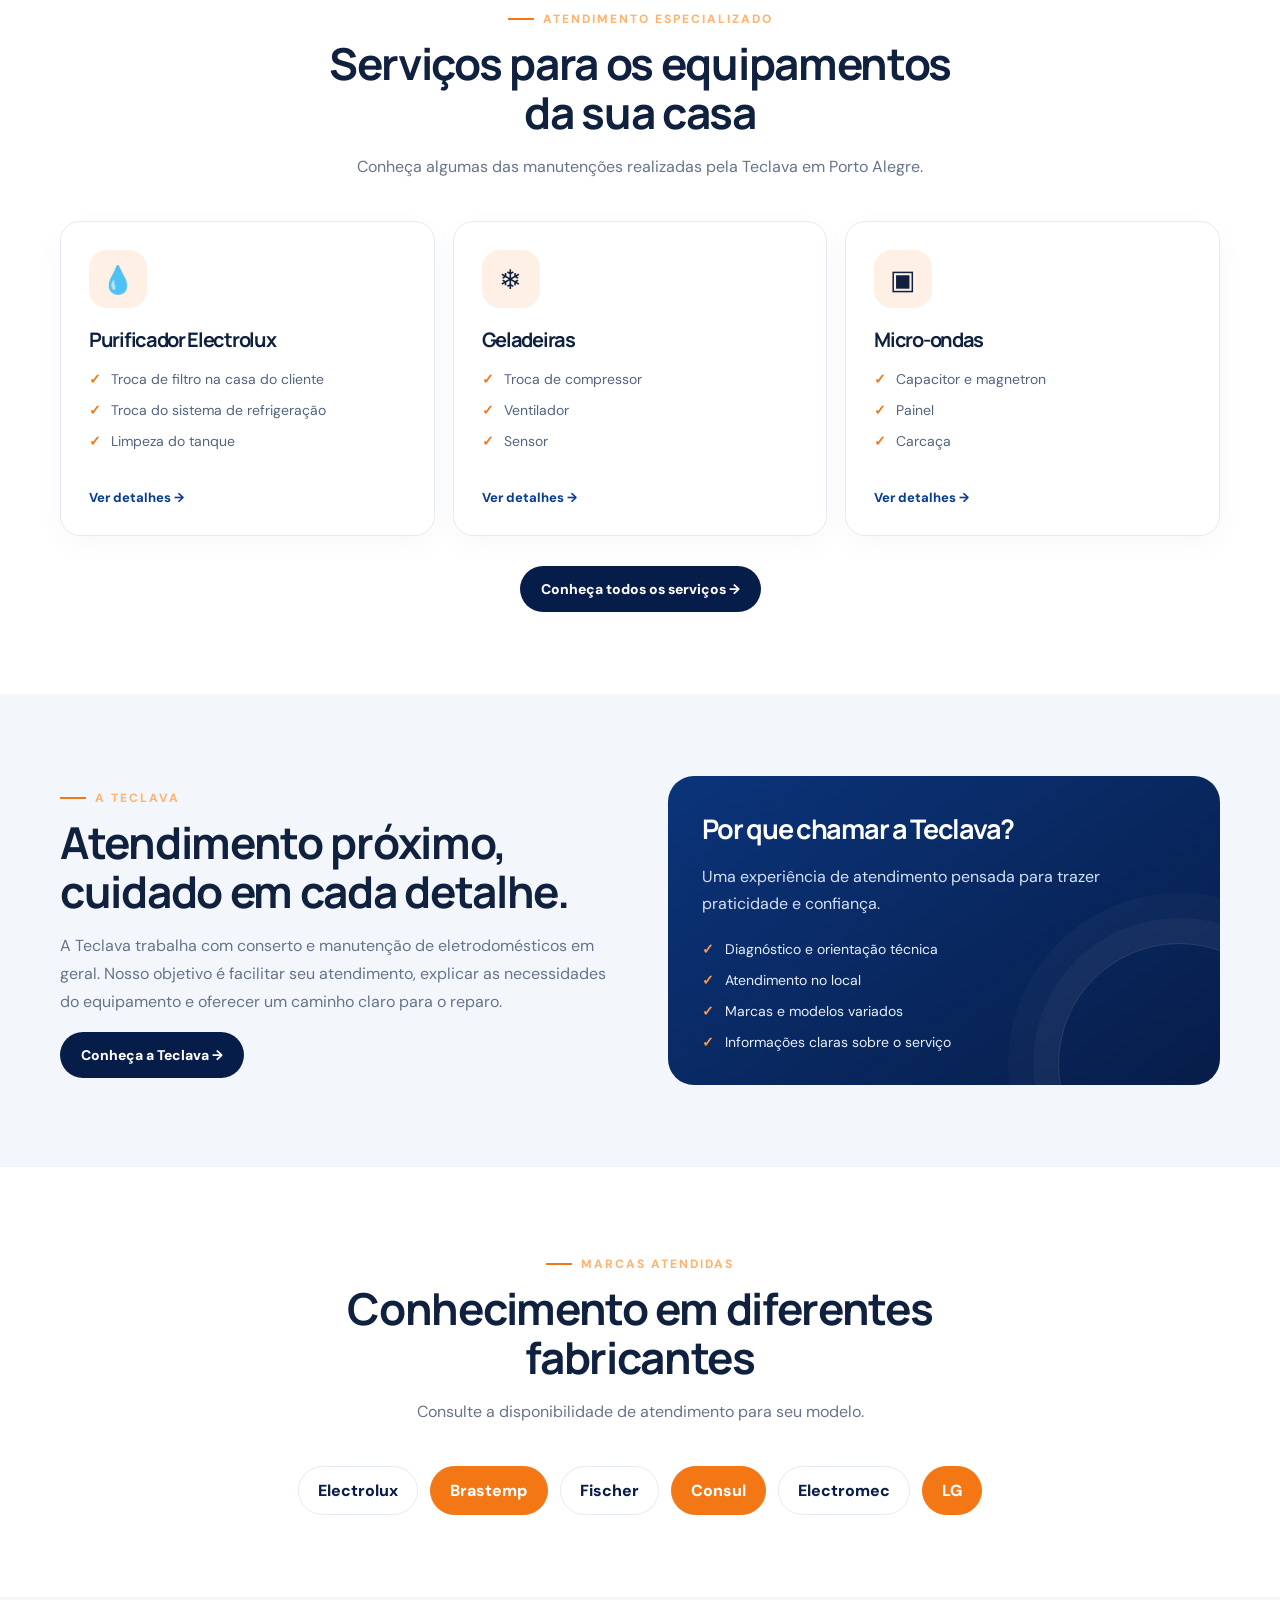
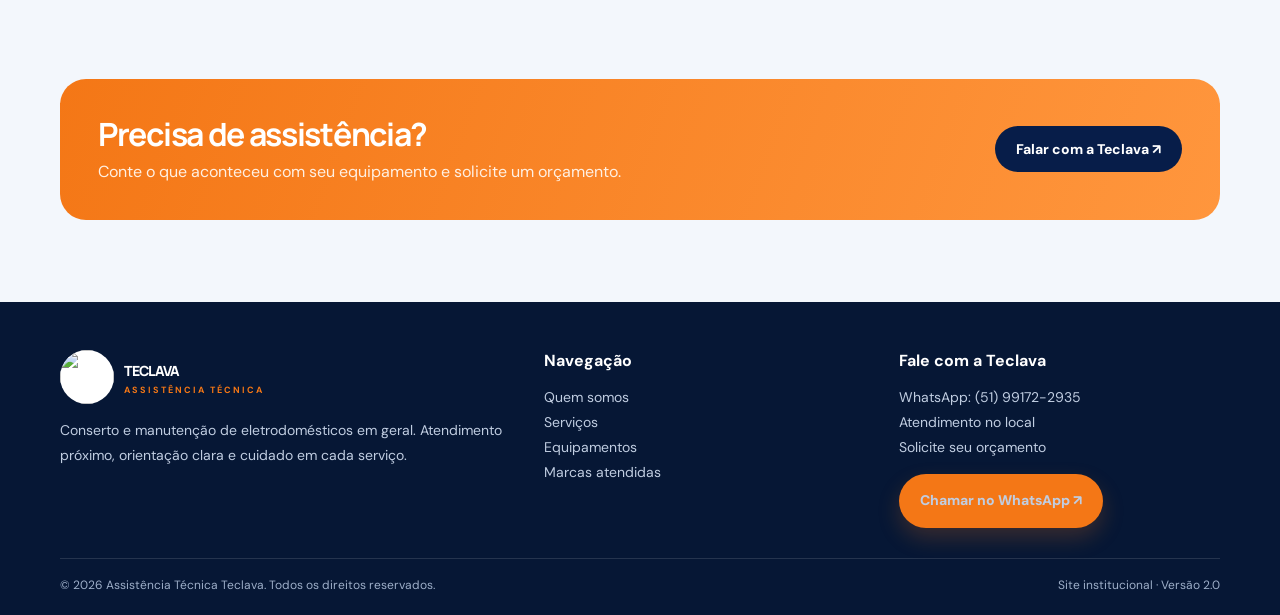
==== commit 5c957e27: "Update index.html" ====
--- a/index.html
+++ b/index.html
@@ -1,8 +1,8 @@
-<!doctype html><html lang="pt-BR"><head><meta charset="utf-8"><meta name="viewport" content="width=device-width, initial-scale=1"><meta name="description" content="Assistência Técnica Teclava: conserto e manutenção de eletrodomésticos. Solicite orçamento pelo WhatsApp."><title>Início | Assistência Técnica Teclava</title><link rel="stylesheet" href="ativos/style.css"></head><body><div class="topbar"><div class="container"><span>Assistência técnica de eletrodomésticos</span><span>Porto Alegre · Rio Grande do Sul · (51) 99172-2935</span></div></div>
+<!doctype html><html lang="pt-BR"><head><meta charset="utf-8"><meta name="viewport" content="width=device-width, initial-scale=1"><meta name="description" content="Assistência Técnica Teclava: conserto e manutenção de eletrodomésticos. Solicite orçamento pelo WhatsApp."><title>Início | Assistência Técnica Teclava</title><link rel="stylesheet" href="assets/style.css"></head><body><div class="topbar"><div class="container"><span>Assistência técnica de eletrodomésticos</span><span>Porto Alegre · Rio Grande do Sul · (51) 99172-2935</span></div></div>
 <header><div class="container nav"><a class="brand" href="index.html"><span class="brandmark"><img src="ativos/teclava-simbolo.png" alt=""></span><span>TECLAVA<small>ASSISTÊNCIA TÉCNICA</small></span></a><nav class="links"><a class="active" href="index.html">Início</a><a class="" href="sobre.html">Quem somos</a><a class="" href="servicos.html">Serviços</a><a class="" href="equipamentos.html">Equipamentos</a><a class="" href="marcas.html">Marcas</a><a class="" href="contato.html">Contato</a></nav><a class="btn btn-orange" href="contato.html">Solicitar orçamento ↗</a><button class="menu-toggle" aria-label="Abrir menu">☰</button></div></header>
 <main><section class="hero"><div class="container hero-grid"><div><span class="eyebrow">Cuidado técnico para sua casa</span><h1>Seu eletrodoméstico em boas mãos. <span>Conte com a Teclava.</span></h1><p>Conserto e manutenção de eletrodomésticos em geral, com atendimento no local e atenção aos detalhes do serviço.</p><div class="hero-actions"><a class="btn btn-orange" href="https://wa.me/5551991722935?text=Ol%C3%A1%21%20Quero%20solicitar%20um%20or%C3%A7amento." target="_blank">Solicitar orçamento no WhatsApp ↗</a><a class="btn btn-outline" href="servicos.html">Conhecer serviços</a></div><div class="hero-note">Porto Alegre/RS · Atendimento no local · Diversas marcas e modelos</div></div><div class="hero-art hero-mascot"><div class="mascot-glow"></div><img class="mascot-image" src="ativos/mascote-teclava.png" alt="Mascote da Assistência Técnica Teclava sorrindo e fazendo sinal de positivo"><div class="floating-tag tag-one">⚙ Manutenção especializada</div><div class="floating-tag tag-two">✓ Atendimento em Porto Alegre e Região Metropolitana/RS</div></div></div></section>
 <section class="section"><div class="container"><div class="section-head center"><span class="eyebrow">Como podemos ajudar</span><h2>Assistência para o dia a dia da sua casa</h2><p>Do diagnóstico à manutenção, conte com suporte para cuidar dos seus eletrodomésticos.</p></div><div class="cards"><article class="card"><div class="card-icon">⚙</div><h3>Conserto</h3><p>Identificação de falhas e reparos em eletrodomésticos de diferentes categorias.</p><a class="card-link" href="servicos.html">Ver serviços →</a></article><article class="card"><div class="card-icon">⌁</div><h3>Manutenção</h3><p>Cuidados e ajustes para ajudar a manter o funcionamento adequado dos equipamentos.</p><a class="card-link" href="servicos.html">Ver serviços →</a></article><article class="card"><div class="card-icon">⌕</div><h3>Diagnóstico</h3><p>Avaliação técnica para entender o problema e orientar os próximos passos.</p><a class="card-link" href="contato.html">Pedir avaliação →</a></article></div></div></section>
 <section class="section service-preview"><div class="container"><div class="section-head center"><span class="eyebrow">Atendimento especializado</span><h2>Serviços para os equipamentos da sua casa</h2><p>Conheça algumas das manutenções realizadas pela Teclava em Porto Alegre.</p></div><div class="cards service-cards"><article class="card service-card"><div class="service-symbol">💧</div><h3>Purificador Electrolux</h3><ul class="service-list"><li>Troca de filtro na casa do cliente</li><li>Troca do sistema de refrigeração</li><li>Limpeza do tanque</li></ul><a class="card-link" href="servicos.html#purificadores">Ver detalhes →</a></article><article class="card service-card"><div class="service-symbol">❄</div><h3>Geladeiras</h3><ul class="service-list"><li>Troca de compressor</li><li>Ventilador</li><li>Sensor</li></ul><a class="card-link" href="servicos.html#geladeiras">Ver detalhes →</a></article><article class="card service-card"><div class="service-symbol">▣</div><h3>Micro-ondas</h3><ul class="service-list"><li>Capacitor e magnetron</li><li>Painel</li><li>Carcaça</li></ul><a class="card-link" href="servicos.html#microondas">Ver detalhes →</a></article></div><div class="center-action"><a class="btn btn-blue" href="servicos.html">Conheça todos os serviços →</a></div></div></section>
 <section class="section section-soft"><div class="container split"><div><span class="eyebrow">A Teclava</span><h2>Atendimento próximo, cuidado em cada detalhe.</h2><p class="lead">A Teclava trabalha com conserto e manutenção de eletrodomésticos em geral. Nosso objetivo é facilitar seu atendimento, explicar as necessidades do equipamento e oferecer um caminho claro para o reparo.</p><a class="btn btn-blue" href="sobre.html">Conheça a Teclava →</a></div><div class="feature-panel"><h3>Por que chamar a Teclava?</h3><p>Uma experiência de atendimento pensada para trazer praticidade e confiança.</p><ul class="check-list"><li><b>✓</b> Diagnóstico e orientação técnica</li><li><b>✓</b> Atendimento no local</li><li><b>✓</b> Marcas e modelos variados</li><li><b>✓</b> Informações claras sobre o serviço</li></ul></div></div></section>
 <section class="section"><div class="container"><div class="section-head center"><span class="eyebrow">Marcas atendidas</span><h2>Conhecimento em diferentes fabricantes</h2><p>Consulte a disponibilidade de atendimento para seu modelo.</p></div><div class="brands"><span class="brand-pill">Electrolux</span><span class="brand-pill">Brastemp</span><span class="brand-pill">Fischer</span><span class="brand-pill">Consul</span><span class="brand-pill">Electromec</span><span class="brand-pill">LG</span></div></div></section>
-<section class="section section-soft"><div class="container"><div class="cta"><div><h2>Precisa de assistência?</h2><p>Conte o que aconteceu com seu equipamento e solicite um orçamento.</p></div><a class="btn" href="https://wa.me/5551991722935?text=Ol%C3%A1%21%20Gostaria%20de%20solicitar%20um%20or%C3%A7amento." target="_blank">Falar com a Teclava ↗</a></div></div></section></main><footer><div class="container"><div class="footer-grid"><div><a class="brand" href="index.html" style="color:#fff"><span class="brandmark"><img src="ativos/teclava-simbolo.png" alt=""></span><span>TECLAVA<small>ASSISTÊNCIA TÉCNICA</small></span></a><p>Conserto e manutenção de eletrodomésticos em geral. Atendimento próximo, orientação clara e cuidado em cada serviço.</p></div><div><h4>Navegação</h4><p><a href="sobre.html">Quem somos</a><br><a href="servicos.html">Serviços</a><br><a href="equipamentos.html">Equipamentos</a><br><a href="marcas.html">Marcas atendidas</a></p></div><div><h4>Fale com a Teclava</h4><p>WhatsApp: (51) 99172-2935<br>Atendimento no local<br>Solicite seu orçamento</p><a class="btn btn-orange" href="https://wa.me/5551991722935?text=Ol%C3%A1%21%20Gostaria%20de%20solicitar%20um%20or%C3%A7amento." target="_blank">Chamar no WhatsApp ↗</a></div></div><div class="footer-bottom"><span>© 2026 Assistência Técnica Teclava. Todos os direitos reservados.</span><span>Site institucional · Versão 2.0</span></div></div></footer><a class="whatsapp" aria-label="WhatsApp" href="https://wa.me/5551991722935?text=Ol%C3%A1%21%20Gostaria%20de%20solicitar%20um%20or%C3%A7amento." target="_blank"><svg viewBox="0 0 24 24" aria-hidden="true"><path fill="currentColor" d="M20.5 3.5A11.8 11.8 0 0 0 2 17.7L.5 23.5l6-1.6A11.8 11.8 0 0 0 20.5 3.5ZM12 21a9.8 9.8 0 0 1-5-1.4l-.4-.2-3.5.9.9-3.4-.2-.4A9.8 9.8 0 1 1 12 21Zm5.4-7.3c-.3-.2-1.7-.9-2-.9s-.5-.2-.7.2-.8.9-1 1.1-.4.2-.7.1a8 8 0 0 1-2.4-1.5 9 9 0 0 1-1.6-2c-.2-.3 0-.5.1-.6l.5-.6c.2-.2.2-.4.3-.6.1-.2 0-.4 0-.6s-.7-1.7-1-2.3c-.2-.5-.5-.5-.7-.5h-.6c-.2 0-.6.1-.9.4s-1.2 1.2-1.2 2.8 1.2 3.2 1.4 3.4c.2.2 2.4 3.7 5.8 5 .8.3 1.4.5 1.9.6.8.2 1.5.2 2 .1.6-.1 1.7-.7 1.9-1.4.2-.7.2-1.3.2-1.4s-.2-.2-.5-.4Z"/></svg></a><script src="ativos/site.js"></script></body></html>
+<section class="section section-soft"><div class="container"><div class="cta"><div><h2>Precisa de assistência?</h2><p>Conte o que aconteceu com seu equipamento e solicite um orçamento.</p></div><a class="btn" href="https://wa.me/5551991722935?text=Ol%C3%A1%21%20Gostaria%20de%20solicitar%20um%20or%C3%A7amento." target="_blank">Falar com a Teclava ↗</a></div></div></section></main><footer><div class="container"><div class="footer-grid"><div><a class="brand" href="index.html" style="color:#fff"><span class="brandmark"><img src="ativos/teclava-simbolo.png" alt=""></span><span>TECLAVA<small>ASSISTÊNCIA TÉCNICA</small></span></a><p>Conserto e manutenção de eletrodomésticos em geral. Atendimento próximo, orientação clara e cuidado em cada serviço.</p></div><div><h4>Navegação</h4><p><a href="sobre.html">Quem somos</a><br><a href="servicos.html">Serviços</a><br><a href="equipamentos.html">Equipamentos</a><br><a href="marcas.html">Marcas atendidas</a></p></div><div><h4>Fale com a Teclava</h4><p>WhatsApp: (51) 99172-2935<br>Atendimento no local<br>Solicite seu orçamento</p><a class="btn btn-orange" href="https://wa.me/5551991722935?text=Ol%C3%A1%21%20Gostaria%20de%20solicitar%20um%20or%C3%A7amento." target="_blank">Chamar no WhatsApp ↗</a></div></div><div class="footer-bottom"><span>© 2026 Assistência Técnica Teclava. Todos os direitos reservados.</span><span>Site institucional · Versão 2.0</span></div></div></footer><a class="whatsapp" aria-label="WhatsApp" href="https://wa.me/5551991722935?text=Ol%C3%A1%21%20Gostaria%20de%20solicitar%20um%20or%C3%A7amento." target="_blank"><svg viewBox="0 0 24 24" aria-hidden="true"><path fill="currentColor" d="M20.5 3.5A11.8 11.8 0 0 0 2 17.7L.5 23.5l6-1.6A11.8 11.8 0 0 0 20.5 3.5ZM12 21a9.8 9.8 0 0 1-5-1.4l-.4-.2-3.5.9.9-3.4-.2-.4A9.8 9.8 0 1 1 12 21Zm5.4-7.3c-.3-.2-1.7-.9-2-.9s-.5-.2-.7.2-.8.9-1 1.1-.4.2-.7.1a8 8 0 0 1-2.4-1.5 9 9 0 0 1-1.6-2c-.2-.3 0-.5.1-.6l.5-.6c.2-.2.2-.4.3-.6.1-.2 0-.4 0-.6s-.7-1.7-1-2.3c-.2-.5-.5-.5-.7-.5h-.6c-.2 0-.6.1-.9.4s-1.2 1.2-1.2 2.8 1.2 3.2 1.4 3.4c.2.2 2.4 3.7 5.8 5 .8.3 1.4.5 1.9.6.8.2 1.5.2 2 .1.6-.1 1.7-.7 1.9-1.4.2-.7.2-1.3.2-1.4s-.2-.2-.5-.4Z"/></svg></a><script src="assets/site.js"></script></body></html>
--- a/assets/style.css
+++ b/assets/style.css
@@ -0,0 +1,73 @@
+
+@import url('https://fonts.googleapis.com/css2?family=DM+Sans:wght@400;500;600;700;800&family=Manrope:wght@400;500;600;700;800&display=swap');
+:root{--navy:#071d49;--blue:#0b3d91;--orange:#f47716;--ink:#10213f;--muted:#66748b;--pale:#f3f7fc;--line:#e5ebf3;--white:#fff;--shadow:0 18px 55px rgba(7,29,73,.12)}
+*{box-sizing:border-box}html{scroll-behavior:smooth}body{margin:0;font-family:'DM Sans',sans-serif;color:var(--ink);background:#fff}a{text-decoration:none;color:inherit}.container{width:min(1160px,calc(100% - 40px));margin:auto}
+.topbar{background:var(--navy);color:#dce7fb;font-size:13px;padding:9px 0}.topbar .container{display:flex;justify-content:space-between;gap:16px;flex-wrap:wrap}
+header{position:sticky;top:0;z-index:20;background:rgba(255,255,255,.94);backdrop-filter:blur(14px);border-bottom:1px solid rgba(229,235,243,.8)}
+.nav{height:82px;display:flex;align-items:center;justify-content:space-between;gap:24px}.brand{display:flex;align-items:center;gap:12px;font-family:Manrope,sans-serif;font-weight:800;color:var(--navy);font-size:23px;letter-spacing:-1px}.brand small{display:block;font:700 9px 'DM Sans';letter-spacing:2px;color:var(--orange);margin-top:1px}.brandmark{width:46px;height:46px;border-radius:15px;background:linear-gradient(145deg,var(--orange),#ff9b37);display:grid;place-items:center;color:#fff;box-shadow:0 8px 20px #f4771640}.brandmark svg{width:29px}.links{display:flex;align-items:center;gap:26px;font-size:14px;font-weight:700;color:#31415d}.links a:hover,.links a.active{color:var(--orange)}.btn{display:inline-flex;align-items:center;justify-content:center;gap:9px;border:0;border-radius:999px;padding:14px 21px;font-weight:800;font-size:14px;cursor:pointer;transition:.2s}.btn:hover{transform:translateY(-2px);filter:brightness(1.04)}.btn-orange{background:var(--orange);color:#fff;box-shadow:0 10px 22px #f4771635}.btn-blue{background:var(--navy);color:#fff}.btn-outline{border:1px solid #d7e0ed;color:var(--navy);background:#fff}.menu-toggle{display:none;background:none;border:0;font-size:26px;color:var(--navy)}
+.hero{position:relative;overflow:hidden;background:radial-gradient(circle at 80% 20%,#174c9a 0,#0a2b68 34%,#071d49 72%);color:#fff;padding:86px 0 82px}.hero:before{content:"";position:absolute;width:560px;height:560px;border:1px solid #ffffff20;border-radius:50%;right:-120px;top:-250px;box-shadow:0 0 0 45px #ffffff08,0 0 0 90px #ffffff06}.hero:after{content:"";position:absolute;left:-100px;bottom:-370px;width:720px;height:500px;border-radius:50%;background:var(--orange);opacity:.12;filter:blur(2px)}.hero-grid{display:grid;grid-template-columns:1.05fr .95fr;gap:48px;align-items:center;position:relative;z-index:1}.eyebrow{display:inline-flex;align-items:center;gap:9px;color:#ffb36f;font-size:12px;font-weight:800;letter-spacing:2px;text-transform:uppercase}.eyebrow:before{content:"";width:26px;height:2px;background:var(--orange)}h1,h2,h3{font-family:Manrope,sans-serif;letter-spacing:-1.3px}h1{font-size:clamp(42px,5.3vw,68px);line-height:1.04;margin:20px 0}.hero h1 span{color:#ff8b2c}.hero p{font-size:18px;line-height:1.7;color:#d9e4f7;max-width:560px}.hero-actions{display:flex;gap:12px;flex-wrap:wrap;margin-top:28px}.hero-note{font-size:12px;color:#b9c9e4;margin-top:20px}.hero-art{min-height:370px;position:relative;display:grid;place-items:center}.orb{width:min(390px,90%);aspect-ratio:1;border-radius:50%;background:linear-gradient(145deg,#174b91,#092354);border:1px solid #ffffff30;box-shadow:inset 0 0 60px #ffffff12,0 35px 80px #0005;display:grid;place-items:center;position:relative}.orb:before{content:"";position:absolute;inset:22px;border:1px solid #ffffff25;border-radius:50%}.appliance-stack{display:flex;align-items:end;gap:12px;z-index:1}.machine,.fridge,.micro{border:2px solid #dce8f6;background:linear-gradient(110deg,#aabbd0,#f4f7fa 40%,#71849b);box-shadow:0 18px 28px #0005;position:relative}.machine{width:116px;height:172px;border-radius:12px}.machine:before{content:"";position:absolute;width:74px;height:74px;border-radius:50%;border:9px solid #73849b;box-shadow:inset 0 0 0 5px #d8e3ef;background:radial-gradient(circle,#182b45,#53677e);left:12px;top:55px}.machine:after{content:"";position:absolute;left:12px;right:12px;top:15px;height:15px;border-radius:3px;background:#253955}.fridge{width:105px;height:220px;border-radius:10px;background:linear-gradient(90deg,#254b7d,#9db8d5,#315b8d)}.fridge:before{content:"";position:absolute;left:0;right:0;top:42%;height:3px;background:#d9e6f5}.fridge:after{content:"";position:absolute;right:12px;top:18px;width:4px;height:70px;background:#e2eaf4;border-radius:5px;box-shadow:0 103px 0 #e2eaf4}.micro{width:128px;height:104px;border-radius:9px;background:linear-gradient(110deg,#627b98,#e6edf5,#8498af);margin-bottom:3px}.micro:before{content:"";position:absolute;left:10px;top:12px;width:77px;height:77px;border-radius:5px;background:#24364d;box-shadow:inset 0 0 0 2px #b6c6d8}.micro:after{content:"";position:absolute;right:10px;top:15px;width:22px;height:70px;background:repeating-linear-gradient(#526a84 0 5px,#c2d1e1 5px 8px);border-radius:3px}.floating-tag{position:absolute;background:#fff;color:var(--navy);padding:12px 16px;border-radius:14px;box-shadow:var(--shadow);font-size:12px;font-weight:800}.tag-one{top:35px;right:0}.tag-two{bottom:35px;left:0}.section{padding:82px 0}.section-soft{background:var(--pale)}.section-head{max-width:650px;margin-bottom:36px}.section-head.center{text-align:center;margin:0 auto 40px}.section h2{font-size:clamp(30px,4vw,44px);line-height:1.12;margin:12px 0}.section-head p,.lead{color:var(--muted);font-size:16px;line-height:1.75}.cards{display:grid;grid-template-columns:repeat(3,1fr);gap:18px}.card{padding:26px;border:1px solid var(--line);border-radius:20px;background:#fff;box-shadow:0 8px 30px #071d4908}.card-icon{width:48px;height:48px;border-radius:15px;background:#fff0e5;color:var(--orange);display:grid;place-items:center;font-size:23px;margin-bottom:18px}.card h3{font-size:20px;margin:0 0 9px}.card p{color:var(--muted);font-size:14px;line-height:1.65;margin:0}.card-link{display:inline-block;margin-top:17px;color:var(--blue);font-weight:800;font-size:13px}.split{display:grid;grid-template-columns:1fr 1fr;gap:55px;align-items:center}.feature-panel{background:linear-gradient(145deg,#0b347a,#071d49);color:#fff;padding:34px;border-radius:26px;position:relative;overflow:hidden}.feature-panel:after{content:"";position:absolute;width:240px;height:240px;border:1px solid #ffffff22;border-radius:50%;right:-80px;bottom:-100px;box-shadow:0 0 0 25px #ffffff08,0 0 0 50px #ffffff06}.feature-panel h3{font-size:27px;margin:0 0 12px}.feature-panel p{color:#d5e1f3;line-height:1.7}.check-list{list-style:none;padding:0;margin:22px 0 0;display:grid;gap:13px}.check-list li{display:flex;gap:11px;align-items:flex-start;color:#e7eef9;font-size:14px}.check-list b{color:#ff9a48}.brands{display:flex;gap:12px;flex-wrap:wrap;justify-content:center}.brand-pill{padding:13px 19px;border-radius:999px;background:#fff;border:1px solid var(--line);font-weight:800;color:var(--navy)}.brand-pill:nth-child(even){background:var(--orange);color:#fff;border-color:var(--orange)}.cta{background:linear-gradient(110deg,#f47716,#ff963d);color:#fff;border-radius:26px;padding:38px;display:flex;align-items:center;justify-content:space-between;gap:24px}.cta h2{font-size:32px;margin:0 0 8px}.cta p{margin:0;color:#fff0e3}.cta .btn{background:var(--navy);color:#fff;white-space:nowrap}
+.page-hero{background:linear-gradient(115deg,#071d49,#0b3d91);color:#fff;padding:62px 0}.page-hero h1{font-size:48px;margin:12px 0}.page-hero p{color:#d8e5f7;max-width:680px;line-height:1.7}.crumb{color:#ffb36f;font-size:12px;font-weight:800;letter-spacing:1.5px;text-transform:uppercase}
+.form-grid{display:grid;grid-template-columns:1fr 1fr;gap:14px}.field{display:grid;gap:7px}.field.full{grid-column:1/-1}.field label{font-size:13px;font-weight:800;color:#34445f}.field input,.field select,.field textarea{width:100%;border:1px solid #dce4ef;border-radius:12px;padding:14px;font:inherit;color:var(--ink);background:#fff}.field textarea{min-height:125px;resize:vertical}.contact-grid{display:grid;grid-template-columns:.8fr 1.2fr;gap:28px}.contact-box{padding:26px;border-radius:20px;background:var(--navy);color:#fff}.contact-box p{color:#d5e1f3;line-height:1.7}.contact-line{padding:13px 0;border-bottom:1px solid #ffffff20;font-weight:700}
+footer{background:#061735;color:#fff;padding:48px 0 22px}.footer-grid{display:grid;grid-template-columns:1.4fr 1fr 1fr;gap:35px}.footer-grid p,.footer-grid a{color:#c0cde1;font-size:14px;line-height:1.8}.footer-grid h4{margin:0 0 12px}.footer-bottom{border-top:1px solid #ffffff20;margin-top:30px;padding-top:18px;color:#9eafc9;font-size:12px;display:flex;justify-content:space-between;gap:15px;flex-wrap:wrap}
+.whatsapp{position:fixed;right:22px;bottom:22px;z-index:30;width:60px;height:60px;border-radius:50%;display:grid;place-items:center;background:#1dbb68;color:#fff;font-size:26px;box-shadow:0 12px 28px #0003;border:3px solid #fff}.notice{font-size:12px;color:#7a879a;line-height:1.5;margin-top:12px}
+@media(max-width:900px){.links{display:none;position:absolute;top:82px;left:0;right:0;background:#fff;padding:20px 24px;box-shadow:var(--shadow);flex-direction:column;align-items:flex-start}.links.open{display:flex}.menu-toggle{display:block}.nav>.btn{display:none}.hero-grid,.split,.contact-grid{grid-template-columns:1fr}.hero{padding:62px 0}.hero-art{min-height:300px}.cards{grid-template-columns:repeat(2,1fr)}.footer-grid{grid-template-columns:1fr 1fr}}
+@media(max-width:600px){.container{width:min(100% - 30px,1160px)}.topbar .container{justify-content:center;text-align:center}.hero h1{font-size:43px}.hero p{font-size:16px}.hero-art{min-height:270px}.machine{width:90px;height:145px}.machine:before{width:58px;height:58px;left:10px;top:50px}.fridge{width:82px;height:185px}.micro{width:102px;height:88px}.cards{grid-template-columns:1fr}.section{padding:62px 0}.page-hero h1{font-size:38px}.cta{padding:27px;display:block}.cta .btn{margin-top:20px}.form-grid{grid-template-columns:1fr}.field.full{grid-column:auto}.footer-grid{grid-template-columns:1fr}.floating-tag{font-size:10px;padding:9px 11px}}
+
+/* Teclava 2.0 — identidade oficial e experiência responsiva */
+.brandmark{background:#fff;border-radius:50%;box-shadow:none;width:54px;height:54px;overflow:hidden;flex:0 0 54px}.brandmark img{width:100%;height:100%;object-fit:contain}.brand{gap:10px}.hero-mascot{min-height:430px}.mascot-glow{position:absolute;width:370px;height:370px;border-radius:50%;background:radial-gradient(circle,#ffffff20,transparent 68%);border:1px solid #ffffff22;box-shadow:0 0 0 28px #ffffff08,0 0 0 58px #ffffff05}.mascot-image{position:relative;z-index:1;width:min(100%,390px);height:450px;object-fit:contain;object-position:center bottom;filter:drop-shadow(0 22px 26px #0005);border-radius:18px}.hero-mascot .tag-one{top:28px;right:-8px}.hero-mascot .tag-two{bottom:30px;left:-12px}.service-preview{background:#fff}.service-cards{align-items:stretch}.service-card{padding:28px}.service-symbol,.detail-icon{width:58px;height:58px;border-radius:18px;background:#fff0e5;display:grid;place-items:center;font-size:27px;margin-bottom:18px}.service-list{padding:0;margin:16px 0 20px;list-style:none;display:grid;gap:10px}.service-list li{position:relative;padding-left:22px;color:#53647e;font-size:14px;line-height:1.5}.service-list li:before{content:'✓';position:absolute;left:0;color:var(--orange);font-weight:900}.center-action{text-align:center;margin-top:30px}.service-detail-grid{display:grid;gap:22px}.detail-card{display:grid;grid-template-columns:90px 1fr;gap:22px;padding:30px;border:1px solid var(--line);border-radius:24px;background:#fff;box-shadow:0 12px 35px #071d4908;scroll-margin-top:110px}.detail-icon{width:76px;height:76px;font-size:34px;margin:0}.detail-kicker{font-size:11px;letter-spacing:1.8px;text-transform:uppercase;color:var(--orange);font-weight:800}.detail-card h2{font-size:28px;margin:7px 0}.detail-card p{color:var(--muted);line-height:1.7;margin:0}.detail-card .btn{margin-top:4px}.mascot-about{display:grid;grid-template-columns:1fr 340px;align-items:center;gap:35px}.mascot-about img{width:100%;max-height:430px;object-fit:contain;border-radius:22px}.center{text-align:center}
+html{scroll-padding-top:105px}section[id]{scroll-margin-top:110px}
+.whatsapp svg{width:29px;height:29px}
+@media(max-width:900px){.hero-mascot{min-height:350px}.mascot-image{height:390px;width:min(100%,340px)}.mascot-about{grid-template-columns:1fr 260px}.detail-card{grid-template-columns:70px 1fr}.detail-icon{width:64px;height:64px}}
+@media(max-width:600px){.brandmark{width:46px;height:46px;flex-basis:46px}.hero-mascot{min-height:330px;margin-top:18px}.mascot-glow{width:270px;height:270px}.mascot-image{height:340px;width:100%;object-position:center bottom}.hero-mascot .tag-one{right:0;top:8px}.hero-mascot .tag-two{left:0;bottom:8px}.detail-card{grid-template-columns:1fr;padding:23px}.detail-icon{margin-bottom:0}.detail-card h2{font-size:25px}.mascot-about{grid-template-columns:1fr}.mascot-about img{max-height:360px;max-width:300px;margin:auto}.topbar{font-size:11px}.topbar .container{gap:4px}.links{top:82px}}
+
+/* AJUSTE DE POSICIONAMENTO DO MASCOTE TECLAVA */
+.hero-mascote {
+    transform: translate(55px, 18px);
+}
+
+/* MANTER O POSICIONAMENTO ORIGINAL NO CELULAR */
+@media (max-width: 600px) {
+    .hero-mascote {
+        transform: none;
+    }
+}
+
+/* POSICIONAMENTO DOS SELOS DO MASCOTE */
+.hero-art .floating-tag.tag-two {
+    left: auto;
+    right: -100px;
+    top: 28px;
+    bottom: auto;
+    z-index: 10;
+}
+
+.hero-art .floating-tag.tag-one {
+    left: auto;
+    right: -100px;
+    top: 85px;
+    bottom: auto;
+    z-index: 10;
+}
+
+/* AJUSTE FINAL DOS SELOS NO MOBILE */
+@media (max-width: 600px) {
+
+    .hero-art .floating-tag {
+        position: relative !important;
+        left: auto !important;
+        right: auto !important;
+        top: auto !important;
+        bottom: auto !important;
+        transform: none !important;
+
+        display: table;
+        width: fit-content;
+        max-width: calc(100vw - 40px);
+        white-space: normal;
+        text-align: center;
+        margin: 12px auto;
+        font-size: 11px;
+        z-index: 10;
+    }
+
+}
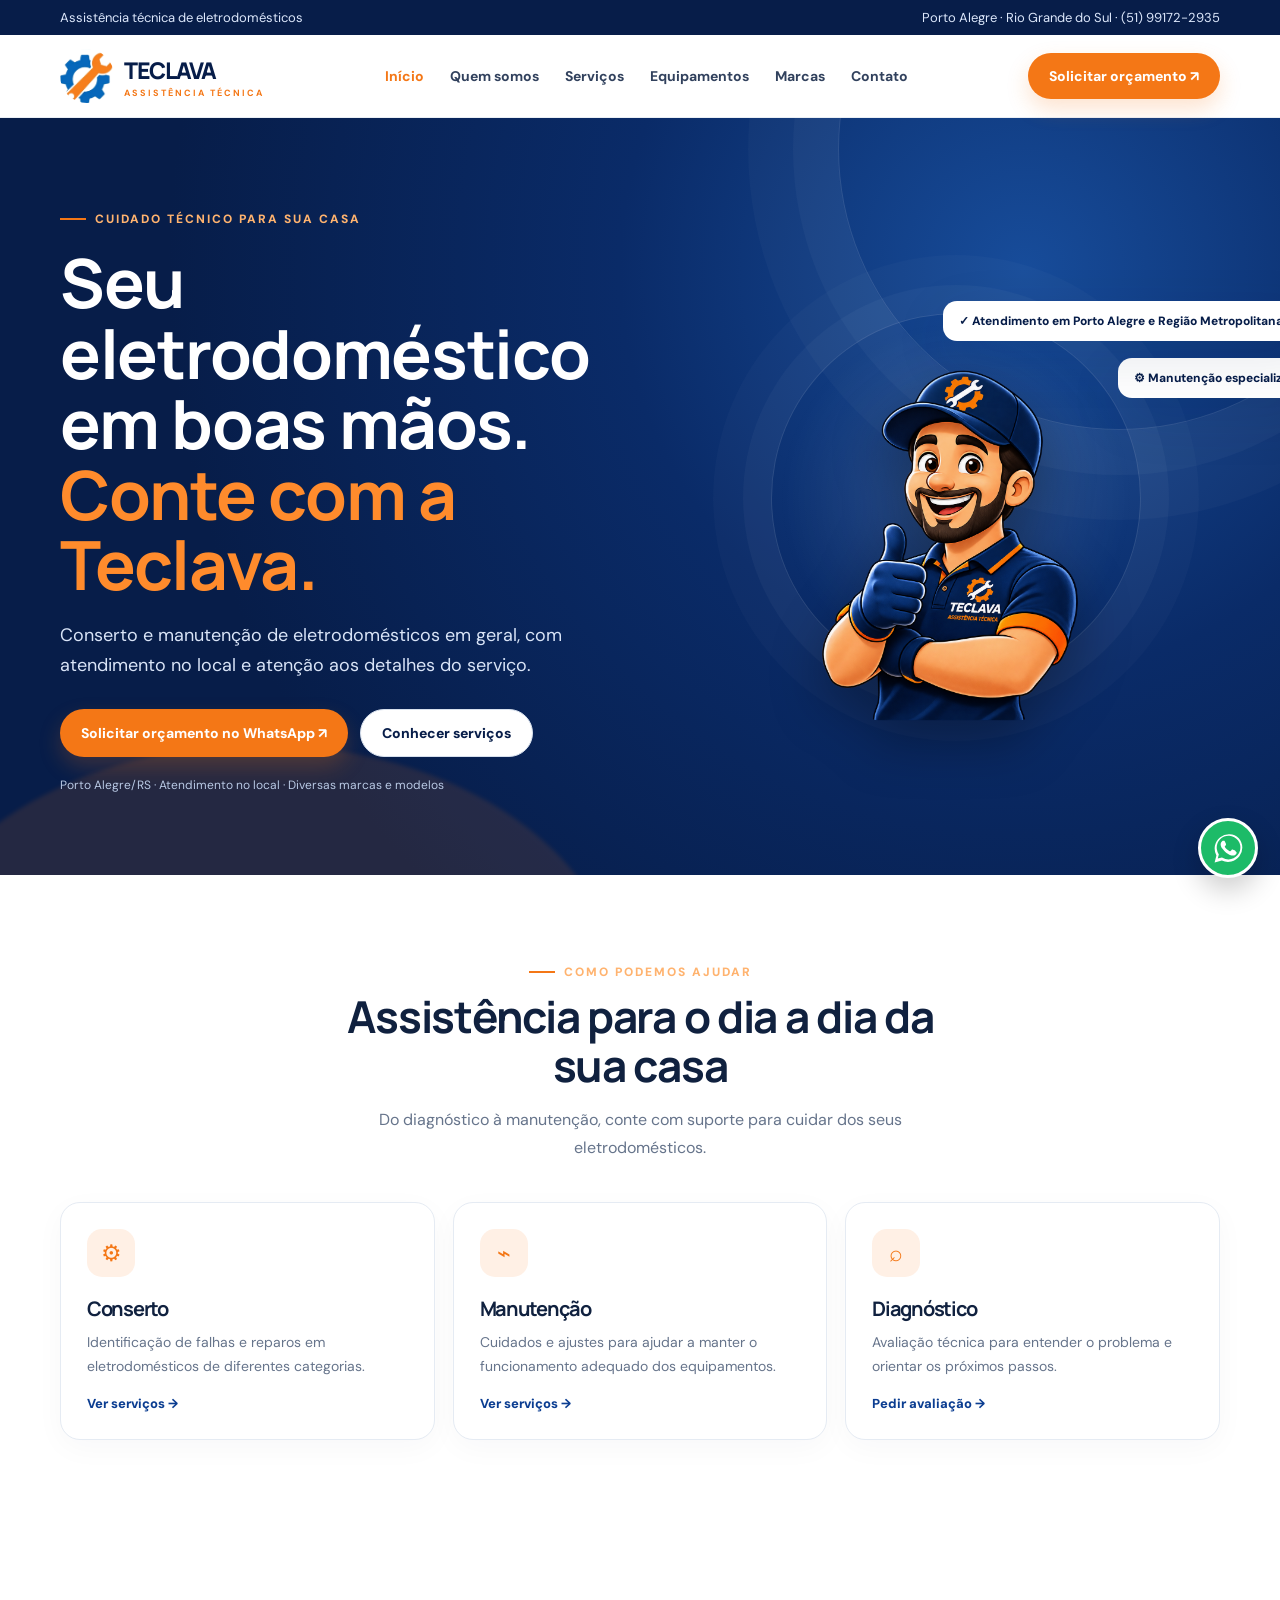
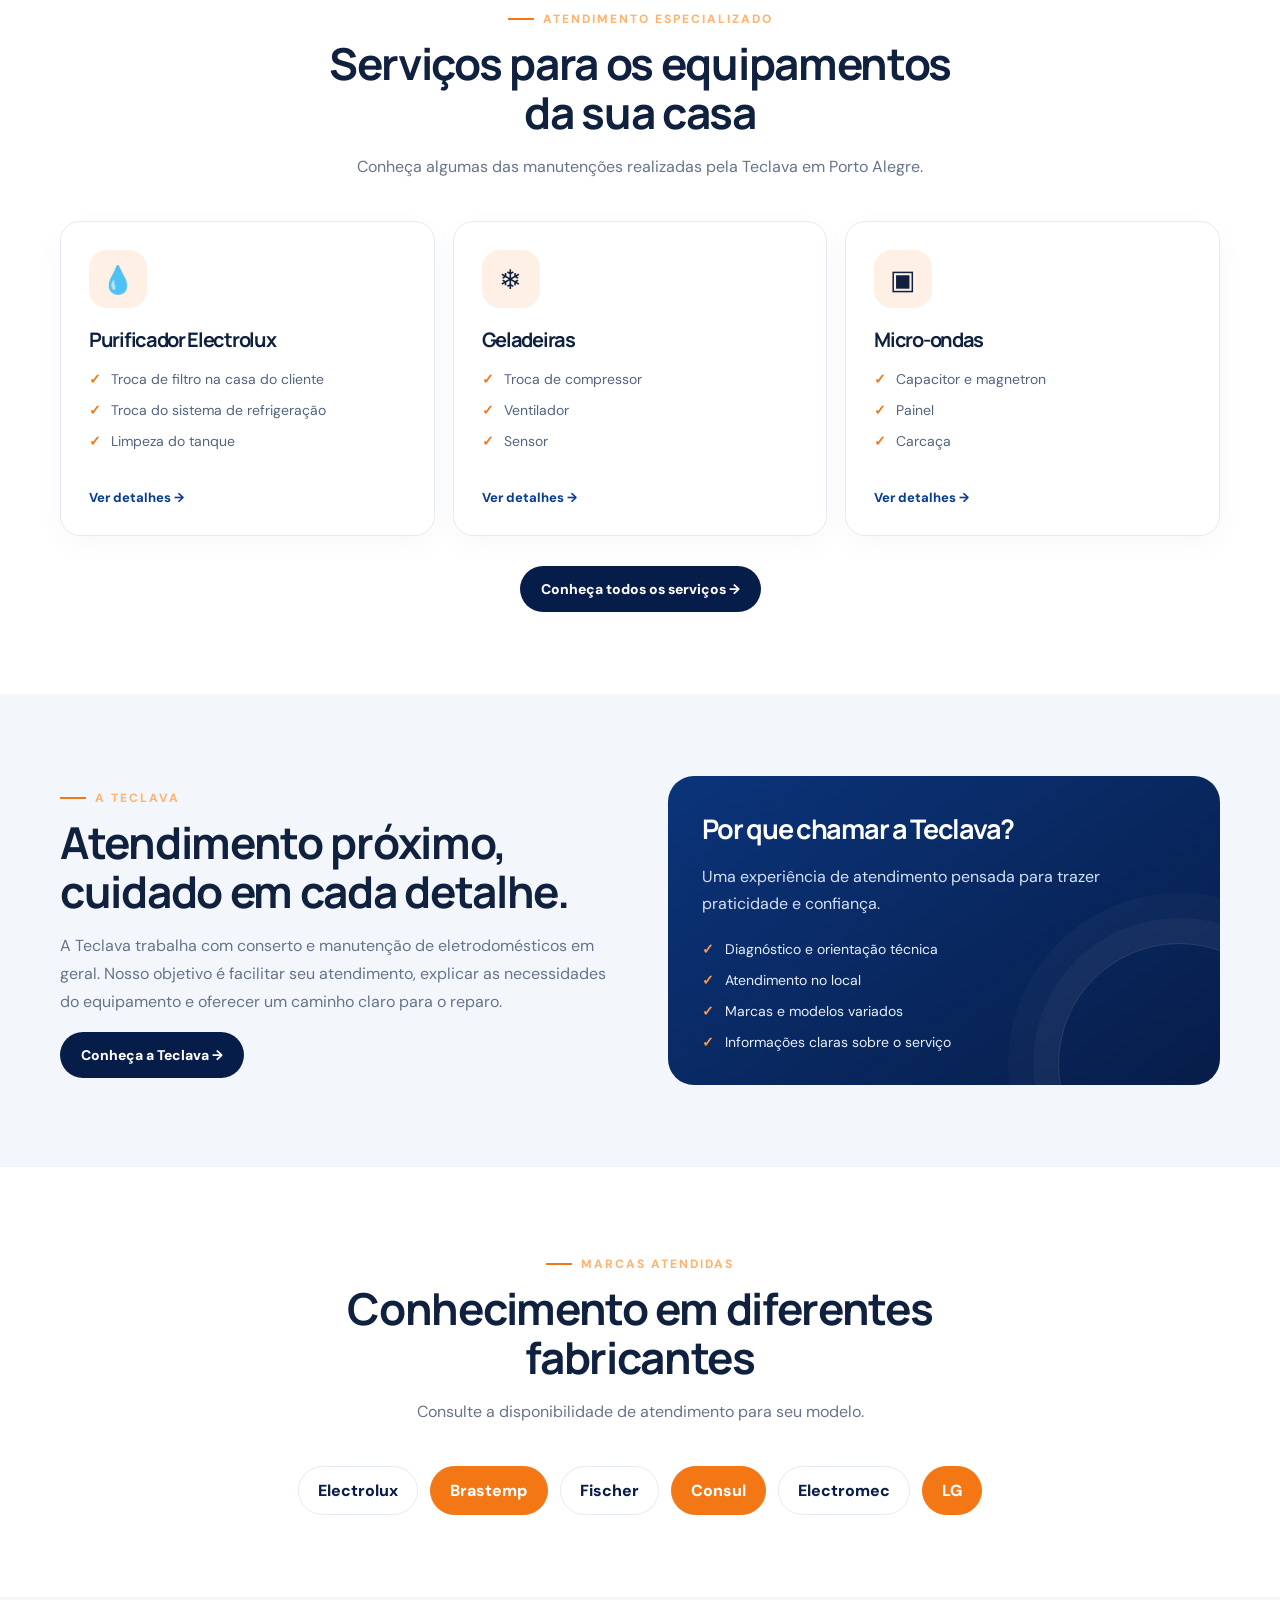
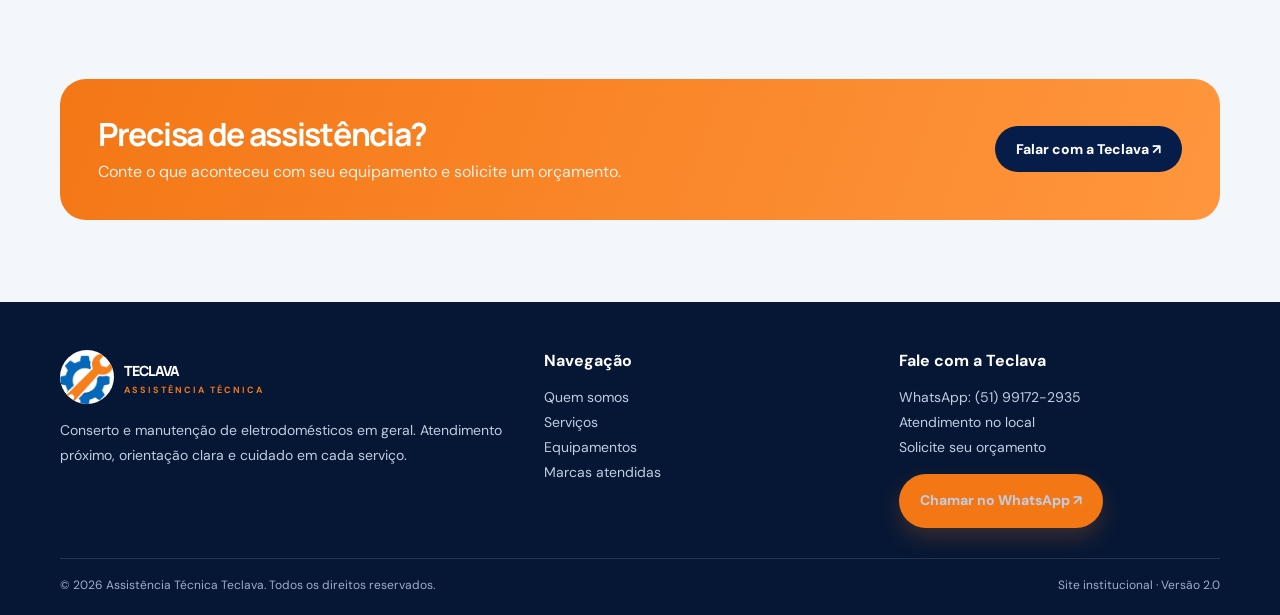
==== commit bdd1efe4: "Update index.html" ====
--- a/index.html
+++ b/index.html
@@ -1,8 +1,8 @@
 <!doctype html><html lang="pt-BR"><head><meta charset="utf-8"><meta name="viewport" content="width=device-width, initial-scale=1"><meta name="description" content="Assistência Técnica Teclava: conserto e manutenção de eletrodomésticos. Solicite orçamento pelo WhatsApp."><title>Início | Assistência Técnica Teclava</title><link rel="stylesheet" href="assets/style.css"></head><body><div class="topbar"><div class="container"><span>Assistência técnica de eletrodomésticos</span><span>Porto Alegre · Rio Grande do Sul · (51) 99172-2935</span></div></div>
-<header><div class="container nav"><a class="brand" href="index.html"><span class="brandmark"><img src="ativos/teclava-simbolo.png" alt=""></span><span>TECLAVA<small>ASSISTÊNCIA TÉCNICA</small></span></a><nav class="links"><a class="active" href="index.html">Início</a><a class="" href="sobre.html">Quem somos</a><a class="" href="servicos.html">Serviços</a><a class="" href="equipamentos.html">Equipamentos</a><a class="" href="marcas.html">Marcas</a><a class="" href="contato.html">Contato</a></nav><a class="btn btn-orange" href="contato.html">Solicitar orçamento ↗</a><button class="menu-toggle" aria-label="Abrir menu">☰</button></div></header>
-<main><section class="hero"><div class="container hero-grid"><div><span class="eyebrow">Cuidado técnico para sua casa</span><h1>Seu eletrodoméstico em boas mãos. <span>Conte com a Teclava.</span></h1><p>Conserto e manutenção de eletrodomésticos em geral, com atendimento no local e atenção aos detalhes do serviço.</p><div class="hero-actions"><a class="btn btn-orange" href="https://wa.me/5551991722935?text=Ol%C3%A1%21%20Quero%20solicitar%20um%20or%C3%A7amento." target="_blank">Solicitar orçamento no WhatsApp ↗</a><a class="btn btn-outline" href="servicos.html">Conhecer serviços</a></div><div class="hero-note">Porto Alegre/RS · Atendimento no local · Diversas marcas e modelos</div></div><div class="hero-art hero-mascot"><div class="mascot-glow"></div><img class="mascot-image" src="ativos/mascote-teclava.png" alt="Mascote da Assistência Técnica Teclava sorrindo e fazendo sinal de positivo"><div class="floating-tag tag-one">⚙ Manutenção especializada</div><div class="floating-tag tag-two">✓ Atendimento em Porto Alegre e Região Metropolitana/RS</div></div></div></section>
+<header><div class="container nav"><a class="brand" href="index.html"><span class="brandmark"><img src="assets/teclava-simbolo.png" alt=""></span><span>TECLAVA<small>ASSISTÊNCIA TÉCNICA</small></span></a><nav class="links"><a class="active" href="index.html">Início</a><a class="" href="sobre.html">Quem somos</a><a class="" href="servicos.html">Serviços</a><a class="" href="equipamentos.html">Equipamentos</a><a class="" href="marcas.html">Marcas</a><a class="" href="contato.html">Contato</a></nav><a class="btn btn-orange" href="contato.html">Solicitar orçamento ↗</a><button class="menu-toggle" aria-label="Abrir menu">☰</button></div></header>
+<main><section class="hero"><div class="container hero-grid"><div><span class="eyebrow">Cuidado técnico para sua casa</span><h1>Seu eletrodoméstico em boas mãos. <span>Conte com a Teclava.</span></h1><p>Conserto e manutenção de eletrodomésticos em geral, com atendimento no local e atenção aos detalhes do serviço.</p><div class="hero-actions"><a class="btn btn-orange" href="https://wa.me/5551991722935?text=Ol%C3%A1%21%20Quero%20solicitar%20um%20or%C3%A7amento." target="_blank">Solicitar orçamento no WhatsApp ↗</a><a class="btn btn-outline" href="servicos.html">Conhecer serviços</a></div><div class="hero-note">Porto Alegre/RS · Atendimento no local · Diversas marcas e modelos</div></div><div class="hero-art hero-mascot"><div class="mascot-glow"></div><img class="mascot-image" src="assets/mascote-teclava.png" alt="Mascote da Assistência Técnica Teclava sorrindo e fazendo sinal de positivo"><div class="floating-tag tag-one">⚙ Manutenção especializada</div><div class="floating-tag tag-two">✓ Atendimento em Porto Alegre e Região Metropolitana/RS</div></div></div></section>
 <section class="section"><div class="container"><div class="section-head center"><span class="eyebrow">Como podemos ajudar</span><h2>Assistência para o dia a dia da sua casa</h2><p>Do diagnóstico à manutenção, conte com suporte para cuidar dos seus eletrodomésticos.</p></div><div class="cards"><article class="card"><div class="card-icon">⚙</div><h3>Conserto</h3><p>Identificação de falhas e reparos em eletrodomésticos de diferentes categorias.</p><a class="card-link" href="servicos.html">Ver serviços →</a></article><article class="card"><div class="card-icon">⌁</div><h3>Manutenção</h3><p>Cuidados e ajustes para ajudar a manter o funcionamento adequado dos equipamentos.</p><a class="card-link" href="servicos.html">Ver serviços →</a></article><article class="card"><div class="card-icon">⌕</div><h3>Diagnóstico</h3><p>Avaliação técnica para entender o problema e orientar os próximos passos.</p><a class="card-link" href="contato.html">Pedir avaliação →</a></article></div></div></section>
 <section class="section service-preview"><div class="container"><div class="section-head center"><span class="eyebrow">Atendimento especializado</span><h2>Serviços para os equipamentos da sua casa</h2><p>Conheça algumas das manutenções realizadas pela Teclava em Porto Alegre.</p></div><div class="cards service-cards"><article class="card service-card"><div class="service-symbol">💧</div><h3>Purificador Electrolux</h3><ul class="service-list"><li>Troca de filtro na casa do cliente</li><li>Troca do sistema de refrigeração</li><li>Limpeza do tanque</li></ul><a class="card-link" href="servicos.html#purificadores">Ver detalhes →</a></article><article class="card service-card"><div class="service-symbol">❄</div><h3>Geladeiras</h3><ul class="service-list"><li>Troca de compressor</li><li>Ventilador</li><li>Sensor</li></ul><a class="card-link" href="servicos.html#geladeiras">Ver detalhes →</a></article><article class="card service-card"><div class="service-symbol">▣</div><h3>Micro-ondas</h3><ul class="service-list"><li>Capacitor e magnetron</li><li>Painel</li><li>Carcaça</li></ul><a class="card-link" href="servicos.html#microondas">Ver detalhes →</a></article></div><div class="center-action"><a class="btn btn-blue" href="servicos.html">Conheça todos os serviços →</a></div></div></section>
 <section class="section section-soft"><div class="container split"><div><span class="eyebrow">A Teclava</span><h2>Atendimento próximo, cuidado em cada detalhe.</h2><p class="lead">A Teclava trabalha com conserto e manutenção de eletrodomésticos em geral. Nosso objetivo é facilitar seu atendimento, explicar as necessidades do equipamento e oferecer um caminho claro para o reparo.</p><a class="btn btn-blue" href="sobre.html">Conheça a Teclava →</a></div><div class="feature-panel"><h3>Por que chamar a Teclava?</h3><p>Uma experiência de atendimento pensada para trazer praticidade e confiança.</p><ul class="check-list"><li><b>✓</b> Diagnóstico e orientação técnica</li><li><b>✓</b> Atendimento no local</li><li><b>✓</b> Marcas e modelos variados</li><li><b>✓</b> Informações claras sobre o serviço</li></ul></div></div></section>
 <section class="section"><div class="container"><div class="section-head center"><span class="eyebrow">Marcas atendidas</span><h2>Conhecimento em diferentes fabricantes</h2><p>Consulte a disponibilidade de atendimento para seu modelo.</p></div><div class="brands"><span class="brand-pill">Electrolux</span><span class="brand-pill">Brastemp</span><span class="brand-pill">Fischer</span><span class="brand-pill">Consul</span><span class="brand-pill">Electromec</span><span class="brand-pill">LG</span></div></div></section>
-<section class="section section-soft"><div class="container"><div class="cta"><div><h2>Precisa de assistência?</h2><p>Conte o que aconteceu com seu equipamento e solicite um orçamento.</p></div><a class="btn" href="https://wa.me/5551991722935?text=Ol%C3%A1%21%20Gostaria%20de%20solicitar%20um%20or%C3%A7amento." target="_blank">Falar com a Teclava ↗</a></div></div></section></main><footer><div class="container"><div class="footer-grid"><div><a class="brand" href="index.html" style="color:#fff"><span class="brandmark"><img src="ativos/teclava-simbolo.png" alt=""></span><span>TECLAVA<small>ASSISTÊNCIA TÉCNICA</small></span></a><p>Conserto e manutenção de eletrodomésticos em geral. Atendimento próximo, orientação clara e cuidado em cada serviço.</p></div><div><h4>Navegação</h4><p><a href="sobre.html">Quem somos</a><br><a href="servicos.html">Serviços</a><br><a href="equipamentos.html">Equipamentos</a><br><a href="marcas.html">Marcas atendidas</a></p></div><div><h4>Fale com a Teclava</h4><p>WhatsApp: (51) 99172-2935<br>Atendimento no local<br>Solicite seu orçamento</p><a class="btn btn-orange" href="https://wa.me/5551991722935?text=Ol%C3%A1%21%20Gostaria%20de%20solicitar%20um%20or%C3%A7amento." target="_blank">Chamar no WhatsApp ↗</a></div></div><div class="footer-bottom"><span>© 2026 Assistência Técnica Teclava. Todos os direitos reservados.</span><span>Site institucional · Versão 2.0</span></div></div></footer><a class="whatsapp" aria-label="WhatsApp" href="https://wa.me/5551991722935?text=Ol%C3%A1%21%20Gostaria%20de%20solicitar%20um%20or%C3%A7amento." target="_blank"><svg viewBox="0 0 24 24" aria-hidden="true"><path fill="currentColor" d="M20.5 3.5A11.8 11.8 0 0 0 2 17.7L.5 23.5l6-1.6A11.8 11.8 0 0 0 20.5 3.5ZM12 21a9.8 9.8 0 0 1-5-1.4l-.4-.2-3.5.9.9-3.4-.2-.4A9.8 9.8 0 1 1 12 21Zm5.4-7.3c-.3-.2-1.7-.9-2-.9s-.5-.2-.7.2-.8.9-1 1.1-.4.2-.7.1a8 8 0 0 1-2.4-1.5 9 9 0 0 1-1.6-2c-.2-.3 0-.5.1-.6l.5-.6c.2-.2.2-.4.3-.6.1-.2 0-.4 0-.6s-.7-1.7-1-2.3c-.2-.5-.5-.5-.7-.5h-.6c-.2 0-.6.1-.9.4s-1.2 1.2-1.2 2.8 1.2 3.2 1.4 3.4c.2.2 2.4 3.7 5.8 5 .8.3 1.4.5 1.9.6.8.2 1.5.2 2 .1.6-.1 1.7-.7 1.9-1.4.2-.7.2-1.3.2-1.4s-.2-.2-.5-.4Z"/></svg></a><script src="assets/site.js"></script></body></html>
+<section class="section section-soft"><div class="container"><div class="cta"><div><h2>Precisa de assistência?</h2><p>Conte o que aconteceu com seu equipamento e solicite um orçamento.</p></div><a class="btn" href="https://wa.me/5551991722935?text=Ol%C3%A1%21%20Gostaria%20de%20solicitar%20um%20or%C3%A7amento." target="_blank">Falar com a Teclava ↗</a></div></div></section></main><footer><div class="container"><div class="footer-grid"><div><a class="brand" href="index.html" style="color:#fff"><span class="brandmark"><img src="assets/teclava-simbolo.png" alt=""></span><span>TECLAVA<small>ASSISTÊNCIA TÉCNICA</small></span></a><p>Conserto e manutenção de eletrodomésticos em geral. Atendimento próximo, orientação clara e cuidado em cada serviço.</p></div><div><h4>Navegação</h4><p><a href="sobre.html">Quem somos</a><br><a href="servicos.html">Serviços</a><br><a href="equipamentos.html">Equipamentos</a><br><a href="marcas.html">Marcas atendidas</a></p></div><div><h4>Fale com a Teclava</h4><p>WhatsApp: (51) 99172-2935<br>Atendimento no local<br>Solicite seu orçamento</p><a class="btn btn-orange" href="https://wa.me/5551991722935?text=Ol%C3%A1%21%20Gostaria%20de%20solicitar%20um%20or%C3%A7amento." target="_blank">Chamar no WhatsApp ↗</a></div></div><div class="footer-bottom"><span>© 2026 Assistência Técnica Teclava. Todos os direitos reservados.</span><span>Site institucional · Versão 2.0</span></div></div></footer><a class="whatsapp" aria-label="WhatsApp" href="https://wa.me/5551991722935?text=Ol%C3%A1%21%20Gostaria%20de%20solicitar%20um%20or%C3%A7amento." target="_blank"><svg viewBox="0 0 24 24" aria-hidden="true"><path fill="currentColor" d="M20.5 3.5A11.8 11.8 0 0 0 2 17.7L.5 23.5l6-1.6A11.8 11.8 0 0 0 20.5 3.5ZM12 21a9.8 9.8 0 0 1-5-1.4l-.4-.2-3.5.9.9-3.4-.2-.4A9.8 9.8 0 1 1 12 21Zm5.4-7.3c-.3-.2-1.7-.9-2-.9s-.5-.2-.7.2-.8.9-1 1.1-.4.2-.7.1a8 8 0 0 1-2.4-1.5 9 9 0 0 1-1.6-2c-.2-.3 0-.5.1-.6l.5-.6c.2-.2.2-.4.3-.6.1-.2 0-.4 0-.6s-.7-1.7-1-2.3c-.2-.5-.5-.5-.7-.5h-.6c-.2 0-.6.1-.9.4s-1.2 1.2-1.2 2.8 1.2 3.2 1.4 3.4c.2.2 2.4 3.7 5.8 5 .8.3 1.4.5 1.9.6.8.2 1.5.2 2 .1.6-.1 1.7-.7 1.9-1.4.2-.7.2-1.3.2-1.4s-.2-.2-.5-.4Z"/></svg></a><script src="assets/site.js"></script></body></html>
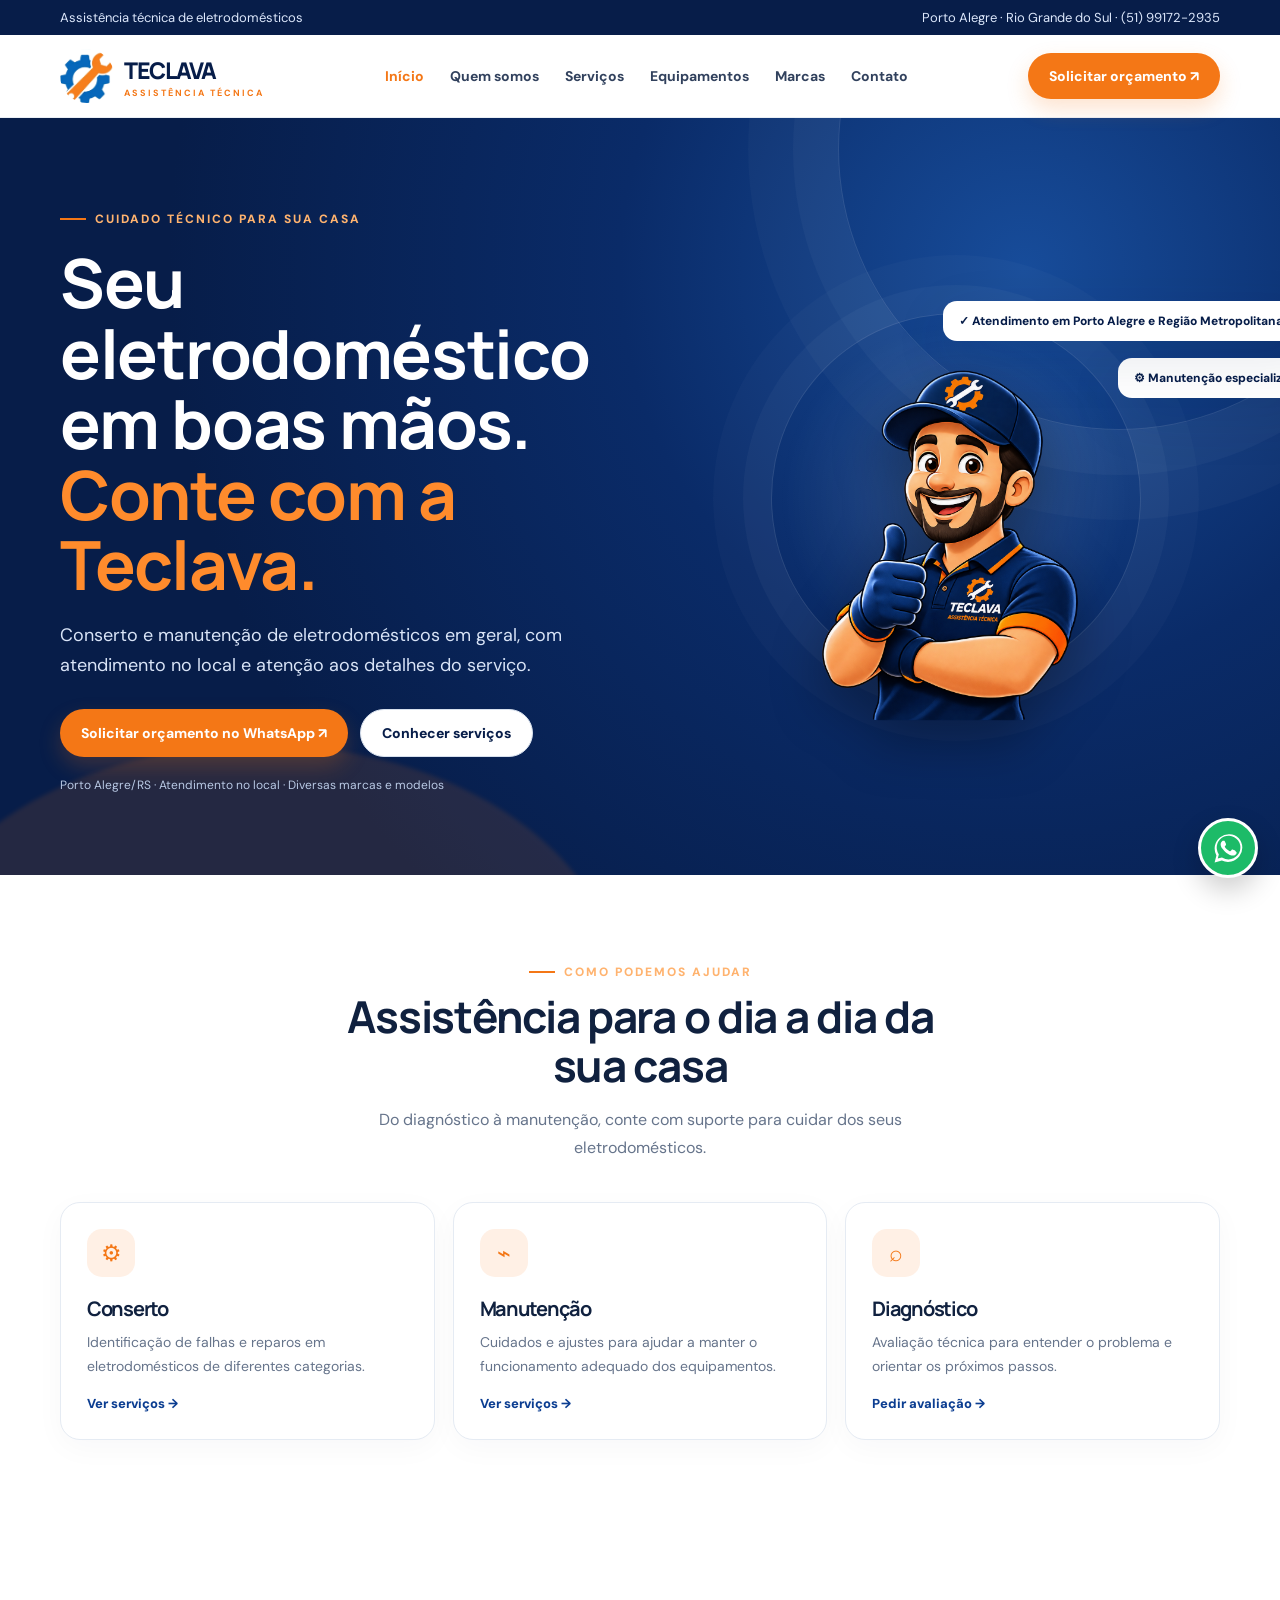
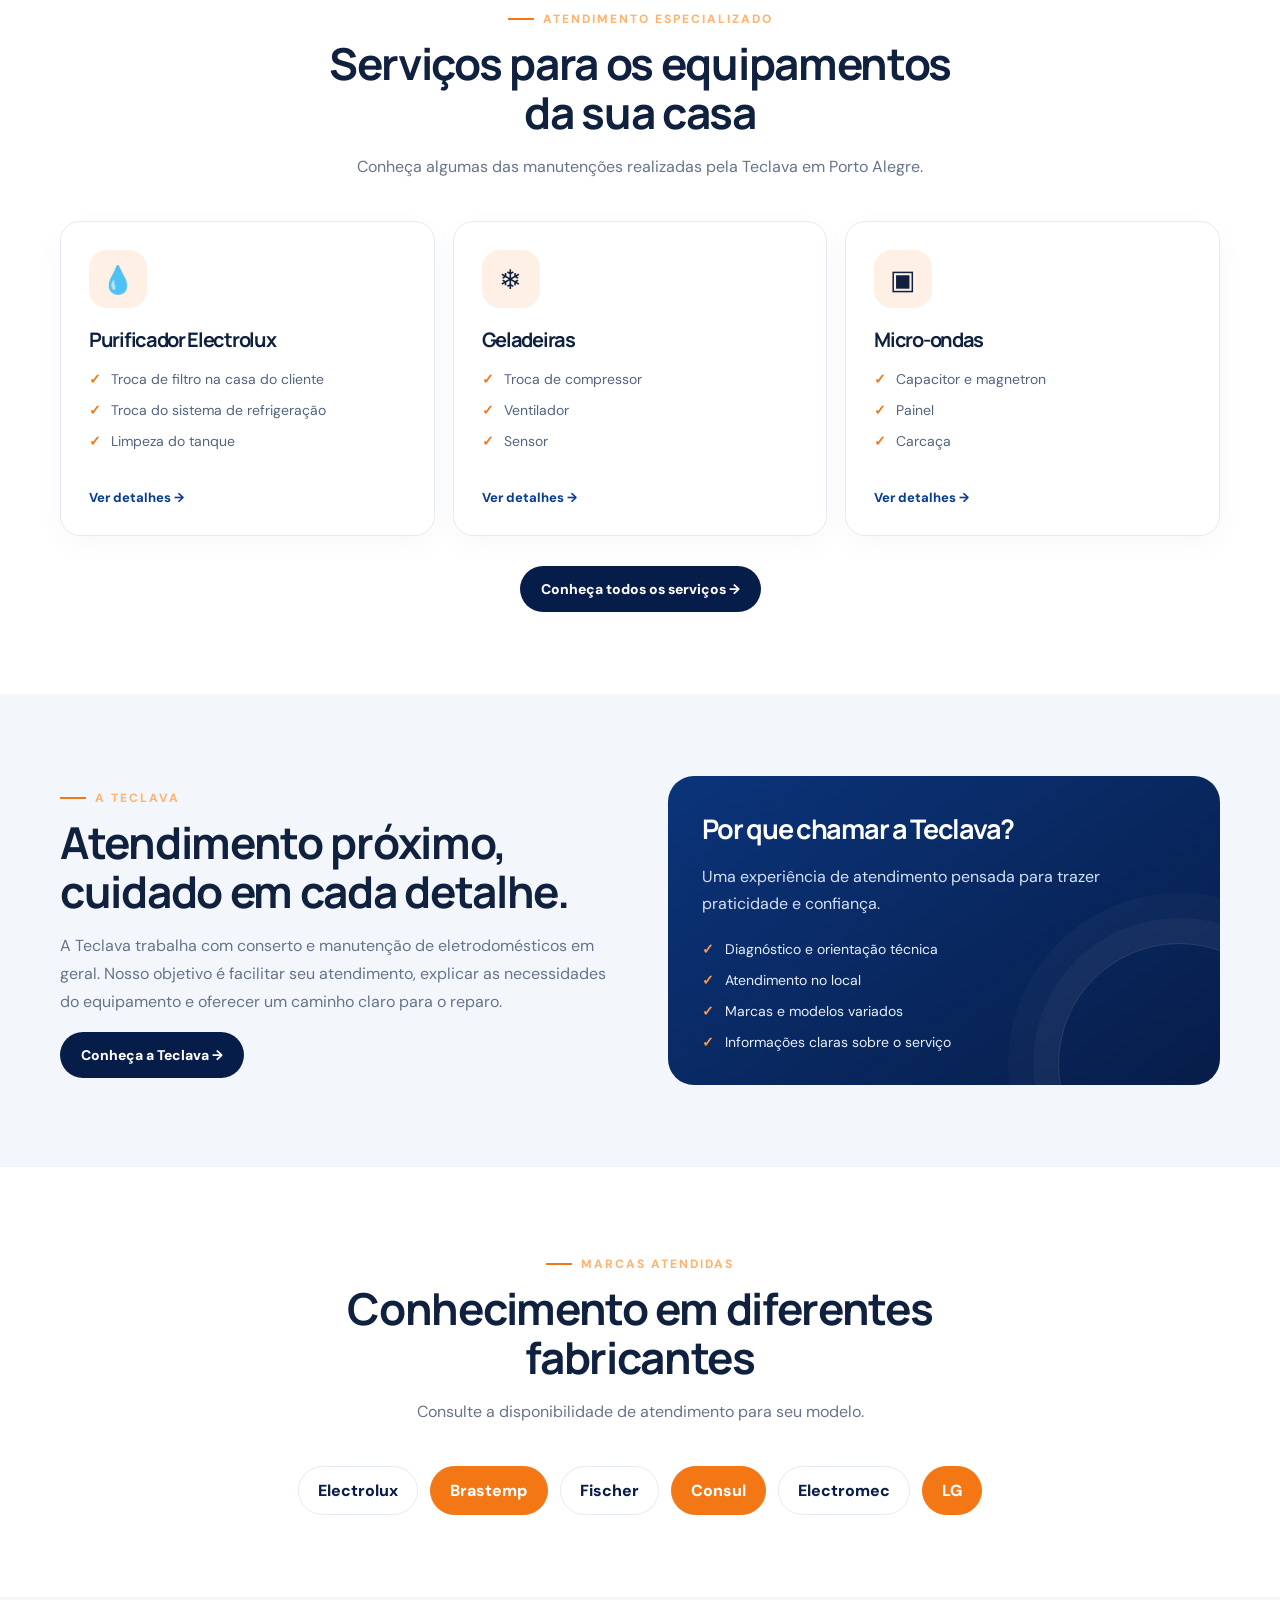
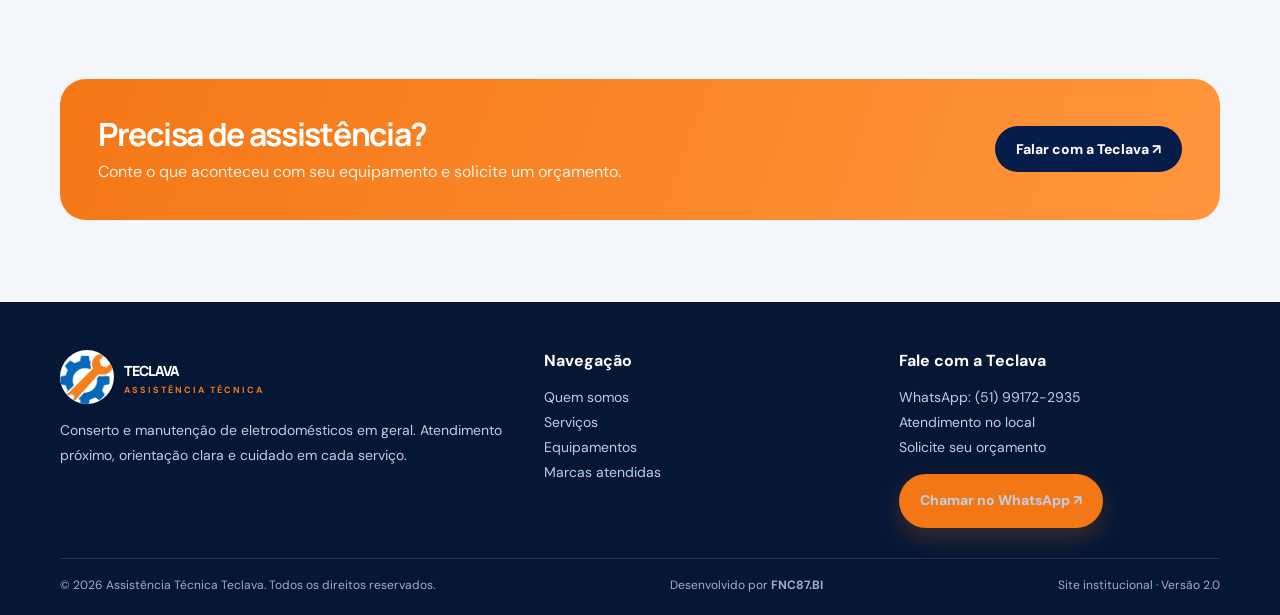
==== commit 02243105: "Adicionar crédito discreto FNC87.BI no rodapé" ====
--- a/index.html
+++ b/index.html
@@ -5,4 +5,4 @@
 <section class="section service-preview"><div class="container"><div class="section-head center"><span class="eyebrow">Atendimento especializado</span><h2>Serviços para os equipamentos da sua casa</h2><p>Conheça algumas das manutenções realizadas pela Teclava em Porto Alegre.</p></div><div class="cards service-cards"><article class="card service-card"><div class="service-symbol">💧</div><h3>Purificador Electrolux</h3><ul class="service-list"><li>Troca de filtro na casa do cliente</li><li>Troca do sistema de refrigeração</li><li>Limpeza do tanque</li></ul><a class="card-link" href="servicos.html#purificadores">Ver detalhes →</a></article><article class="card service-card"><div class="service-symbol">❄</div><h3>Geladeiras</h3><ul class="service-list"><li>Troca de compressor</li><li>Ventilador</li><li>Sensor</li></ul><a class="card-link" href="servicos.html#geladeiras">Ver detalhes →</a></article><article class="card service-card"><div class="service-symbol">▣</div><h3>Micro-ondas</h3><ul class="service-list"><li>Capacitor e magnetron</li><li>Painel</li><li>Carcaça</li></ul><a class="card-link" href="servicos.html#microondas">Ver detalhes →</a></article></div><div class="center-action"><a class="btn btn-blue" href="servicos.html">Conheça todos os serviços →</a></div></div></section>
 <section class="section section-soft"><div class="container split"><div><span class="eyebrow">A Teclava</span><h2>Atendimento próximo, cuidado em cada detalhe.</h2><p class="lead">A Teclava trabalha com conserto e manutenção de eletrodomésticos em geral. Nosso objetivo é facilitar seu atendimento, explicar as necessidades do equipamento e oferecer um caminho claro para o reparo.</p><a class="btn btn-blue" href="sobre.html">Conheça a Teclava →</a></div><div class="feature-panel"><h3>Por que chamar a Teclava?</h3><p>Uma experiência de atendimento pensada para trazer praticidade e confiança.</p><ul class="check-list"><li><b>✓</b> Diagnóstico e orientação técnica</li><li><b>✓</b> Atendimento no local</li><li><b>✓</b> Marcas e modelos variados</li><li><b>✓</b> Informações claras sobre o serviço</li></ul></div></div></section>
 <section class="section"><div class="container"><div class="section-head center"><span class="eyebrow">Marcas atendidas</span><h2>Conhecimento em diferentes fabricantes</h2><p>Consulte a disponibilidade de atendimento para seu modelo.</p></div><div class="brands"><span class="brand-pill">Electrolux</span><span class="brand-pill">Brastemp</span><span class="brand-pill">Fischer</span><span class="brand-pill">Consul</span><span class="brand-pill">Electromec</span><span class="brand-pill">LG</span></div></div></section>
-<section class="section section-soft"><div class="container"><div class="cta"><div><h2>Precisa de assistência?</h2><p>Conte o que aconteceu com seu equipamento e solicite um orçamento.</p></div><a class="btn" href="https://wa.me/5551991722935?text=Ol%C3%A1%21%20Gostaria%20de%20solicitar%20um%20or%C3%A7amento." target="_blank">Falar com a Teclava ↗</a></div></div></section></main><footer><div class="container"><div class="footer-grid"><div><a class="brand" href="index.html" style="color:#fff"><span class="brandmark"><img src="assets/teclava-simbolo.png" alt=""></span><span>TECLAVA<small>ASSISTÊNCIA TÉCNICA</small></span></a><p>Conserto e manutenção de eletrodomésticos em geral. Atendimento próximo, orientação clara e cuidado em cada serviço.</p></div><div><h4>Navegação</h4><p><a href="sobre.html">Quem somos</a><br><a href="servicos.html">Serviços</a><br><a href="equipamentos.html">Equipamentos</a><br><a href="marcas.html">Marcas atendidas</a></p></div><div><h4>Fale com a Teclava</h4><p>WhatsApp: (51) 99172-2935<br>Atendimento no local<br>Solicite seu orçamento</p><a class="btn btn-orange" href="https://wa.me/5551991722935?text=Ol%C3%A1%21%20Gostaria%20de%20solicitar%20um%20or%C3%A7amento." target="_blank">Chamar no WhatsApp ↗</a></div></div><div class="footer-bottom"><span>© 2026 Assistência Técnica Teclava. Todos os direitos reservados.</span><span>Site institucional · Versão 2.0</span></div></div></footer><a class="whatsapp" aria-label="WhatsApp" href="https://wa.me/5551991722935?text=Ol%C3%A1%21%20Gostaria%20de%20solicitar%20um%20or%C3%A7amento." target="_blank"><svg viewBox="0 0 24 24" aria-hidden="true"><path fill="currentColor" d="M20.5 3.5A11.8 11.8 0 0 0 2 17.7L.5 23.5l6-1.6A11.8 11.8 0 0 0 20.5 3.5ZM12 21a9.8 9.8 0 0 1-5-1.4l-.4-.2-3.5.9.9-3.4-.2-.4A9.8 9.8 0 1 1 12 21Zm5.4-7.3c-.3-.2-1.7-.9-2-.9s-.5-.2-.7.2-.8.9-1 1.1-.4.2-.7.1a8 8 0 0 1-2.4-1.5 9 9 0 0 1-1.6-2c-.2-.3 0-.5.1-.6l.5-.6c.2-.2.2-.4.3-.6.1-.2 0-.4 0-.6s-.7-1.7-1-2.3c-.2-.5-.5-.5-.7-.5h-.6c-.2 0-.6.1-.9.4s-1.2 1.2-1.2 2.8 1.2 3.2 1.4 3.4c.2.2 2.4 3.7 5.8 5 .8.3 1.4.5 1.9.6.8.2 1.5.2 2 .1.6-.1 1.7-.7 1.9-1.4.2-.7.2-1.3.2-1.4s-.2-.2-.5-.4Z"/></svg></a><script src="assets/site.js"></script></body></html>
+<section class="section section-soft"><div class="container"><div class="cta"><div><h2>Precisa de assistência?</h2><p>Conte o que aconteceu com seu equipamento e solicite um orçamento.</p></div><a class="btn" href="https://wa.me/5551991722935?text=Ol%C3%A1%21%20Gostaria%20de%20solicitar%20um%20or%C3%A7amento." target="_blank">Falar com a Teclava ↗</a></div></div></section></main><footer><div class="container"><div class="footer-grid"><div><a class="brand" href="index.html" style="color:#fff"><span class="brandmark"><img src="assets/teclava-simbolo.png" alt=""></span><span>TECLAVA<small>ASSISTÊNCIA TÉCNICA</small></span></a><p>Conserto e manutenção de eletrodomésticos em geral. Atendimento próximo, orientação clara e cuidado em cada serviço.</p></div><div><h4>Navegação</h4><p><a href="sobre.html">Quem somos</a><br><a href="servicos.html">Serviços</a><br><a href="equipamentos.html">Equipamentos</a><br><a href="marcas.html">Marcas atendidas</a></p></div><div><h4>Fale com a Teclava</h4><p>WhatsApp: (51) 99172-2935<br>Atendimento no local<br>Solicite seu orçamento</p><a class="btn btn-orange" href="https://wa.me/5551991722935?text=Ol%C3%A1%21%20Gostaria%20de%20solicitar%20um%20or%C3%A7amento." target="_blank">Chamar no WhatsApp ↗</a></div></div><div class="footer-bottom"><span>© 2026 Assistência Técnica Teclava. Todos os direitos reservados.</span><span class="footer-credit">Desenvolvido por <strong>FNC87.BI</strong></span><span>Site institucional · Versão 2.0</span></div></div></footer><a class="whatsapp" aria-label="WhatsApp" href="https://wa.me/5551991722935?text=Ol%C3%A1%21%20Gostaria%20de%20solicitar%20um%20or%C3%A7amento." target="_blank"><svg viewBox="0 0 24 24" aria-hidden="true"><path fill="currentColor" d="M20.5 3.5A11.8 11.8 0 0 0 2 17.7L.5 23.5l6-1.6A11.8 11.8 0 0 0 20.5 3.5ZM12 21a9.8 9.8 0 0 1-5-1.4l-.4-.2-3.5.9.9-3.4-.2-.4A9.8 9.8 0 1 1 12 21Zm5.4-7.3c-.3-.2-1.7-.9-2-.9s-.5-.2-.7.2-.8.9-1 1.1-.4.2-.7.1a8 8 0 0 1-2.4-1.5 9 9 0 0 1-1.6-2c-.2-.3 0-.5.1-.6l.5-.6c.2-.2.2-.4.3-.6.1-.2 0-.4 0-.6s-.7-1.7-1-2.3c-.2-.5-.5-.5-.7-.5h-.6c-.2 0-.6.1-.9.4s-1.2 1.2-1.2 2.8 1.2 3.2 1.4 3.4c.2.2 2.4 3.7 5.8 5 .8.3 1.4.5 1.9.6.8.2 1.5.2 2 .1.6-.1 1.7-.7 1.9-1.4.2-.7.2-1.3.2-1.4s-.2-.2-.5-.4Z"/></svg></a><script src="assets/site.js"></script></body></html>
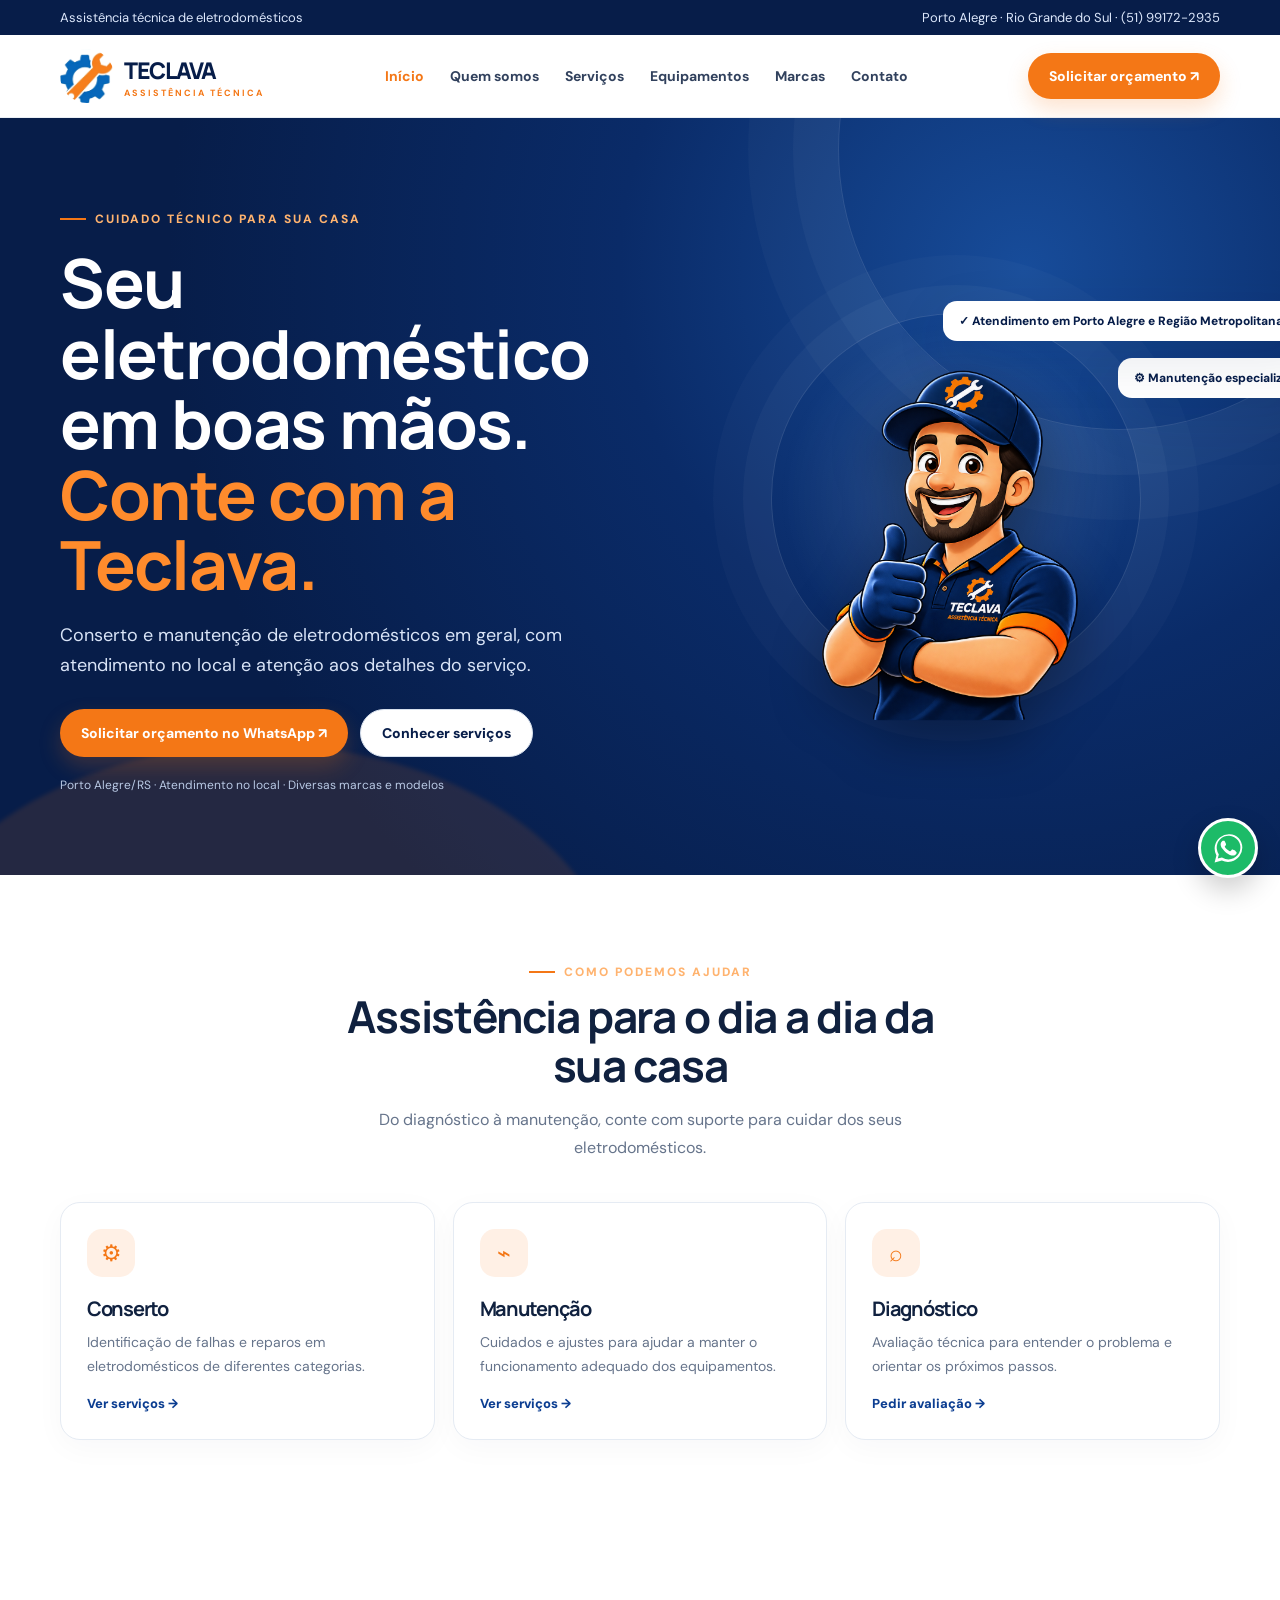
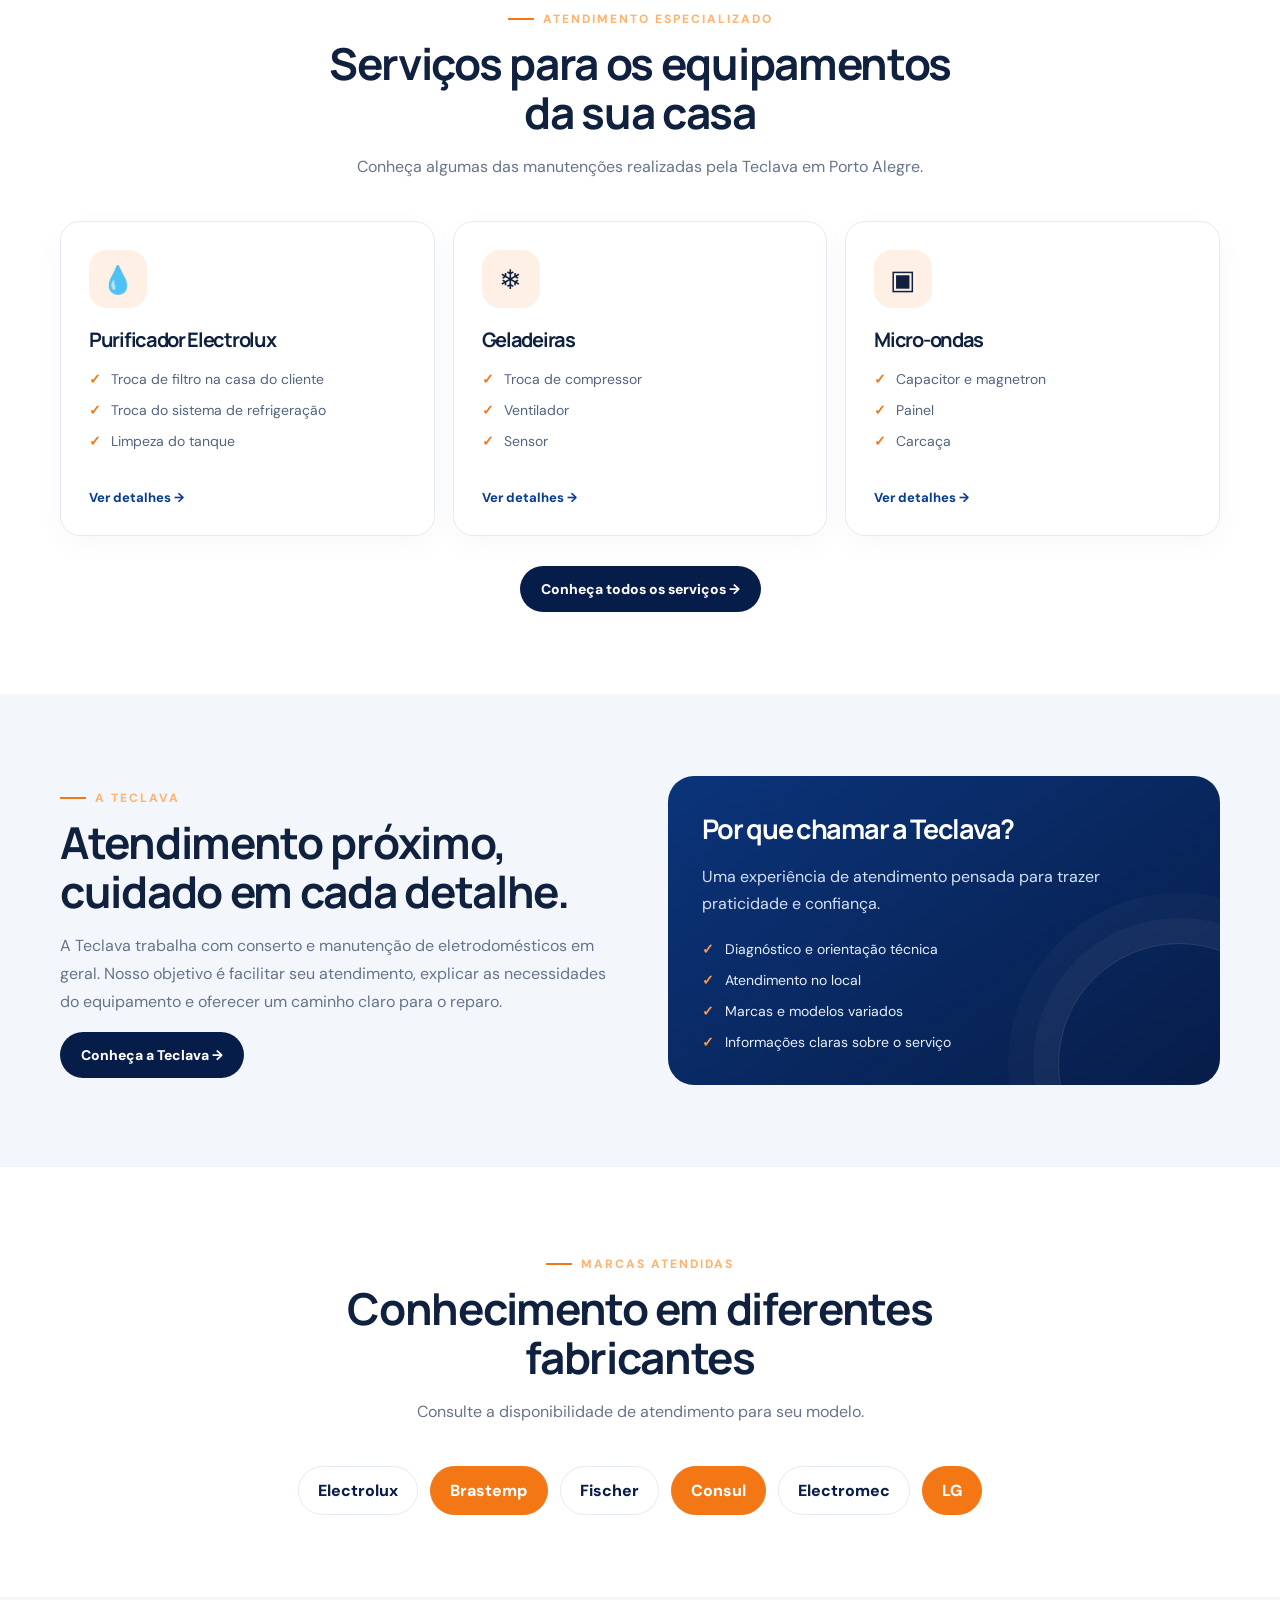
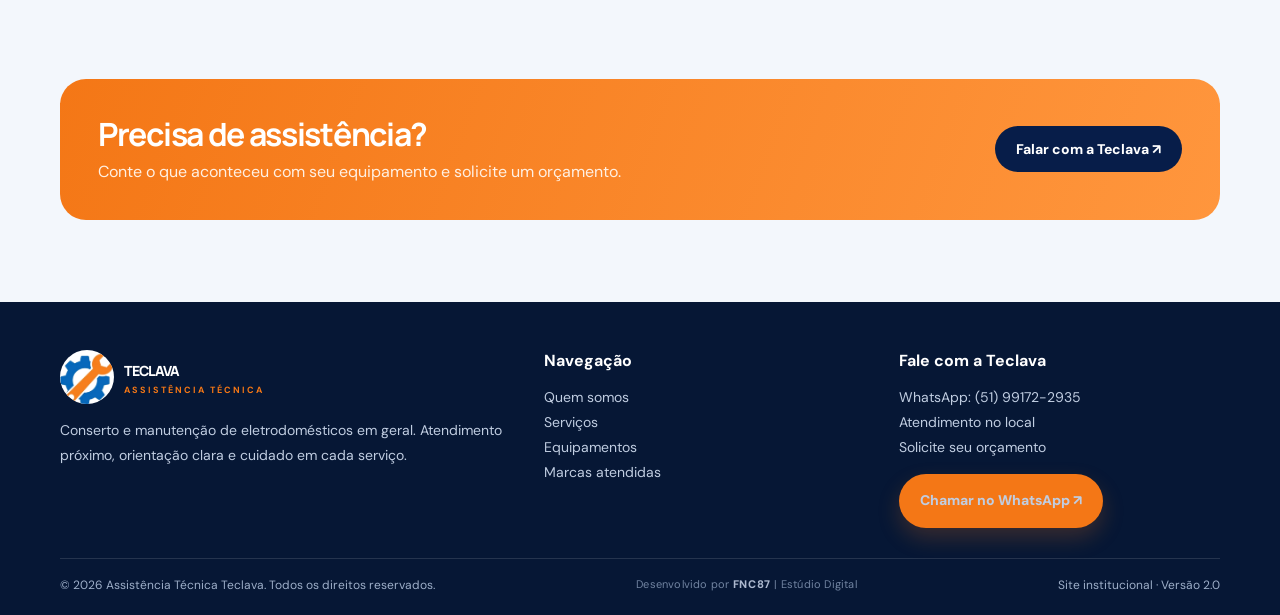
==== commit d853ffec: "Padronizar assinatura FNC87 | Estúdio Digital no rodapé" ====
--- a/index.html
+++ b/index.html
@@ -5,4 +5,4 @@
 <section class="section service-preview"><div class="container"><div class="section-head center"><span class="eyebrow">Atendimento especializado</span><h2>Serviços para os equipamentos da sua casa</h2><p>Conheça algumas das manutenções realizadas pela Teclava em Porto Alegre.</p></div><div class="cards service-cards"><article class="card service-card"><div class="service-symbol">💧</div><h3>Purificador Electrolux</h3><ul class="service-list"><li>Troca de filtro na casa do cliente</li><li>Troca do sistema de refrigeração</li><li>Limpeza do tanque</li></ul><a class="card-link" href="servicos.html#purificadores">Ver detalhes →</a></article><article class="card service-card"><div class="service-symbol">❄</div><h3>Geladeiras</h3><ul class="service-list"><li>Troca de compressor</li><li>Ventilador</li><li>Sensor</li></ul><a class="card-link" href="servicos.html#geladeiras">Ver detalhes →</a></article><article class="card service-card"><div class="service-symbol">▣</div><h3>Micro-ondas</h3><ul class="service-list"><li>Capacitor e magnetron</li><li>Painel</li><li>Carcaça</li></ul><a class="card-link" href="servicos.html#microondas">Ver detalhes →</a></article></div><div class="center-action"><a class="btn btn-blue" href="servicos.html">Conheça todos os serviços →</a></div></div></section>
 <section class="section section-soft"><div class="container split"><div><span class="eyebrow">A Teclava</span><h2>Atendimento próximo, cuidado em cada detalhe.</h2><p class="lead">A Teclava trabalha com conserto e manutenção de eletrodomésticos em geral. Nosso objetivo é facilitar seu atendimento, explicar as necessidades do equipamento e oferecer um caminho claro para o reparo.</p><a class="btn btn-blue" href="sobre.html">Conheça a Teclava →</a></div><div class="feature-panel"><h3>Por que chamar a Teclava?</h3><p>Uma experiência de atendimento pensada para trazer praticidade e confiança.</p><ul class="check-list"><li><b>✓</b> Diagnóstico e orientação técnica</li><li><b>✓</b> Atendimento no local</li><li><b>✓</b> Marcas e modelos variados</li><li><b>✓</b> Informações claras sobre o serviço</li></ul></div></div></section>
 <section class="section"><div class="container"><div class="section-head center"><span class="eyebrow">Marcas atendidas</span><h2>Conhecimento em diferentes fabricantes</h2><p>Consulte a disponibilidade de atendimento para seu modelo.</p></div><div class="brands"><span class="brand-pill">Electrolux</span><span class="brand-pill">Brastemp</span><span class="brand-pill">Fischer</span><span class="brand-pill">Consul</span><span class="brand-pill">Electromec</span><span class="brand-pill">LG</span></div></div></section>
-<section class="section section-soft"><div class="container"><div class="cta"><div><h2>Precisa de assistência?</h2><p>Conte o que aconteceu com seu equipamento e solicite um orçamento.</p></div><a class="btn" href="https://wa.me/5551991722935?text=Ol%C3%A1%21%20Gostaria%20de%20solicitar%20um%20or%C3%A7amento." target="_blank">Falar com a Teclava ↗</a></div></div></section></main><footer><div class="container"><div class="footer-grid"><div><a class="brand" href="index.html" style="color:#fff"><span class="brandmark"><img src="assets/teclava-simbolo.png" alt=""></span><span>TECLAVA<small>ASSISTÊNCIA TÉCNICA</small></span></a><p>Conserto e manutenção de eletrodomésticos em geral. Atendimento próximo, orientação clara e cuidado em cada serviço.</p></div><div><h4>Navegação</h4><p><a href="sobre.html">Quem somos</a><br><a href="servicos.html">Serviços</a><br><a href="equipamentos.html">Equipamentos</a><br><a href="marcas.html">Marcas atendidas</a></p></div><div><h4>Fale com a Teclava</h4><p>WhatsApp: (51) 99172-2935<br>Atendimento no local<br>Solicite seu orçamento</p><a class="btn btn-orange" href="https://wa.me/5551991722935?text=Ol%C3%A1%21%20Gostaria%20de%20solicitar%20um%20or%C3%A7amento." target="_blank">Chamar no WhatsApp ↗</a></div></div><div class="footer-bottom"><span>© 2026 Assistência Técnica Teclava. Todos os direitos reservados.</span><span class="footer-credit">Desenvolvido por <strong>FNC87.BI</strong></span><span>Site institucional · Versão 2.0</span></div></div></footer><a class="whatsapp" aria-label="WhatsApp" href="https://wa.me/5551991722935?text=Ol%C3%A1%21%20Gostaria%20de%20solicitar%20um%20or%C3%A7amento." target="_blank"><svg viewBox="0 0 24 24" aria-hidden="true"><path fill="currentColor" d="M20.5 3.5A11.8 11.8 0 0 0 2 17.7L.5 23.5l6-1.6A11.8 11.8 0 0 0 20.5 3.5ZM12 21a9.8 9.8 0 0 1-5-1.4l-.4-.2-3.5.9.9-3.4-.2-.4A9.8 9.8 0 1 1 12 21Zm5.4-7.3c-.3-.2-1.7-.9-2-.9s-.5-.2-.7.2-.8.9-1 1.1-.4.2-.7.1a8 8 0 0 1-2.4-1.5 9 9 0 0 1-1.6-2c-.2-.3 0-.5.1-.6l.5-.6c.2-.2.2-.4.3-.6.1-.2 0-.4 0-.6s-.7-1.7-1-2.3c-.2-.5-.5-.5-.7-.5h-.6c-.2 0-.6.1-.9.4s-1.2 1.2-1.2 2.8 1.2 3.2 1.4 3.4c.2.2 2.4 3.7 5.8 5 .8.3 1.4.5 1.9.6.8.2 1.5.2 2 .1.6-.1 1.7-.7 1.9-1.4.2-.7.2-1.3.2-1.4s-.2-.2-.5-.4Z"/></svg></a><script src="assets/site.js"></script></body></html>
+<section class="section section-soft"><div class="container"><div class="cta"><div><h2>Precisa de assistência?</h2><p>Conte o que aconteceu com seu equipamento e solicite um orçamento.</p></div><a class="btn" href="https://wa.me/5551991722935?text=Ol%C3%A1%21%20Gostaria%20de%20solicitar%20um%20or%C3%A7amento." target="_blank">Falar com a Teclava ↗</a></div></div></section></main><footer><div class="container"><div class="footer-grid"><div><a class="brand" href="index.html" style="color:#fff"><span class="brandmark"><img src="assets/teclava-simbolo.png" alt=""></span><span>TECLAVA<small>ASSISTÊNCIA TÉCNICA</small></span></a><p>Conserto e manutenção de eletrodomésticos em geral. Atendimento próximo, orientação clara e cuidado em cada serviço.</p></div><div><h4>Navegação</h4><p><a href="sobre.html">Quem somos</a><br><a href="servicos.html">Serviços</a><br><a href="equipamentos.html">Equipamentos</a><br><a href="marcas.html">Marcas atendidas</a></p></div><div><h4>Fale com a Teclava</h4><p>WhatsApp: (51) 99172-2935<br>Atendimento no local<br>Solicite seu orçamento</p><a class="btn btn-orange" href="https://wa.me/5551991722935?text=Ol%C3%A1%21%20Gostaria%20de%20solicitar%20um%20or%C3%A7amento." target="_blank">Chamar no WhatsApp ↗</a></div></div><div class="footer-bottom"><span>© 2026 Assistência Técnica Teclava. Todos os direitos reservados.</span><a class="footer-credit" href="https://github.com/fnc87bi-2018" target="_blank" rel="noopener noreferrer" aria-label="Desenvolvido por FNC87 | Estúdio Digital">Desenvolvido por <strong>FNC87</strong><span> | Estúdio Digital</span></a><span>Site institucional · Versão 2.0</span></div></div></footer><a class="whatsapp" aria-label="WhatsApp" href="https://wa.me/5551991722935?text=Ol%C3%A1%21%20Gostaria%20de%20solicitar%20um%20or%C3%A7amento." target="_blank"><svg viewBox="0 0 24 24" aria-hidden="true"><path fill="currentColor" d="M20.5 3.5A11.8 11.8 0 0 0 2 17.7L.5 23.5l6-1.6A11.8 11.8 0 0 0 20.5 3.5ZM12 21a9.8 9.8 0 0 1-5-1.4l-.4-.2-3.5.9.9-3.4-.2-.4A9.8 9.8 0 1 1 12 21Zm5.4-7.3c-.3-.2-1.7-.9-2-.9s-.5-.2-.7.2-.8.9-1 1.1-.4.2-.7.1a8 8 0 0 1-2.4-1.5 9 9 0 0 1-1.6-2c-.2-.3 0-.5.1-.6l.5-.6c.2-.2.2-.4.3-.6.1-.2 0-.4 0-.6s-.7-1.7-1-2.3c-.2-.5-.5-.5-.7-.5h-.6c-.2 0-.6.1-.9.4s-1.2 1.2-1.2 2.8 1.2 3.2 1.4 3.4c.2.2 2.4 3.7 5.8 5 .8.3 1.4.5 1.9.6.8.2 1.5.2 2 .1.6-.1 1.7-.7 1.9-1.4.2-.7.2-1.3.2-1.4s-.2-.2-.5-.4Z"/></svg></a><script src="assets/site.js"></script></body></html>
--- a/assets/style.css
+++ b/assets/style.css
@@ -71,3 +71,8 @@
     }
 
 }
+
+
+/* Crédito discreto de desenvolvimento — FNC87.BI */
+.footer-credit{font-size:11px;letter-spacing:.2px;color:#8fa2bf;opacity:.78;white-space:nowrap}
+.footer-credit strong{color:#dce7fb;font-weight:800;letter-spacing:.7px}
